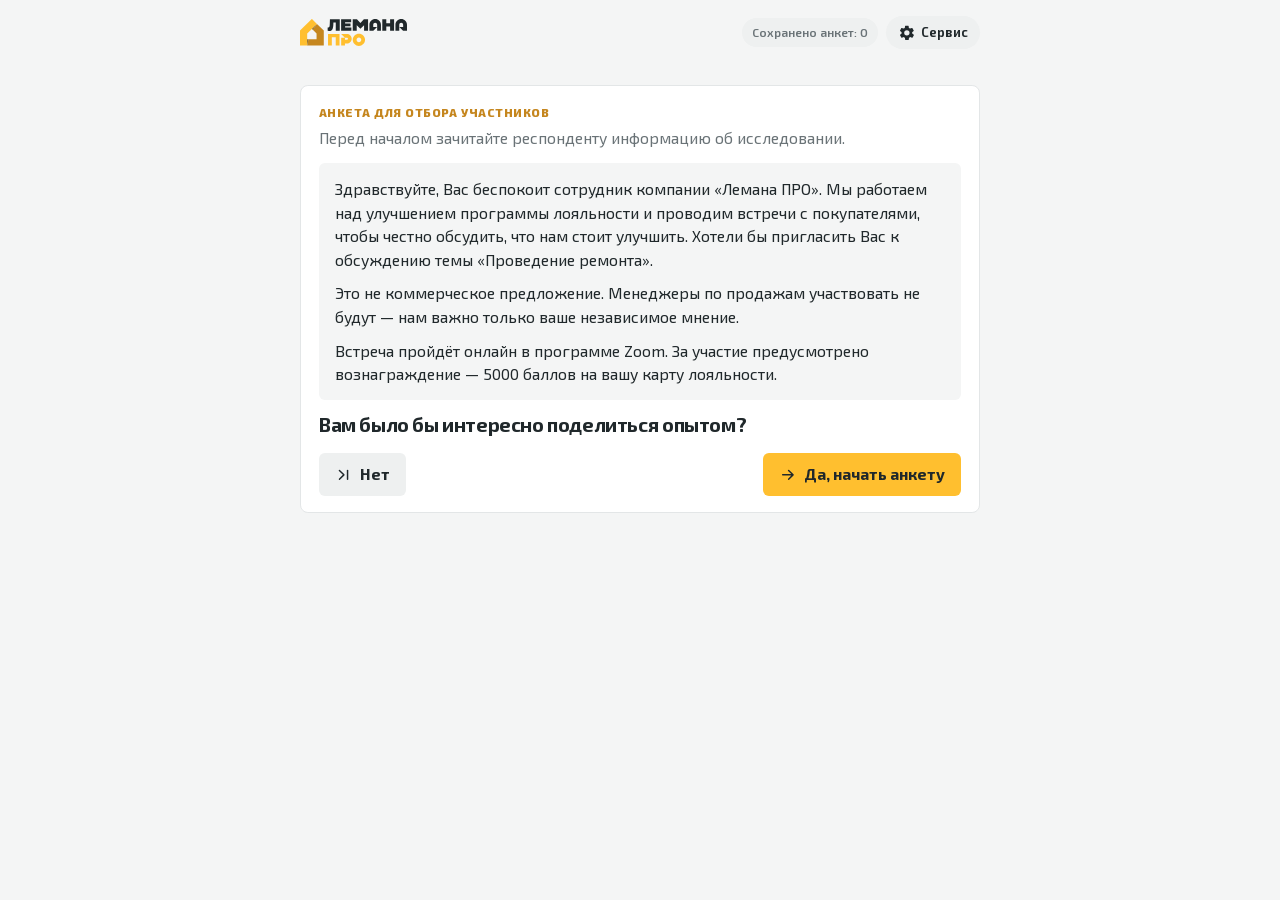
==== anketa.html @ 7da40069 "Добавить локальную базу клиентов по ID без звонков. IndexedDB + Excel, поиск на старте, иконка телеф" ====
<!doctype html>
<html lang="ru">
<head>
  <meta charset="utf-8">
  <meta name="viewport" content="width=device-width, initial-scale=1">
  <meta name="theme-color" media="(prefers-color-scheme: light)" content="#FFBF2F">
  <meta name="theme-color" media="(prefers-color-scheme: dark)" content="#1E2426">
  <meta name="description" content="Офлайн-скринер для отбора участников исследования Лемана ПРО.">
  <meta name="application-name" content="Скринер Лемана ПРО">
  <title>Лемана ПРО · Скринер респондентов</title>
  <link rel="icon" href="favicon.ico?v=2" sizes="any">
  <link rel="icon" href="favicon-32.png?v=2" type="image/png" sizes="32x32">
  <link rel="icon" href="favicon.svg?v=2" type="image/svg+xml">
  <link rel="apple-touch-icon" href="apple-touch-icon.png?v=2" sizes="180x180">
  <style>
    /* Exo 2 — запасной гротеск LumenArt (пока нет Magistral). Локально, офлайн. */
    @font-face {
      font-family: "Exo 2";
      font-style: normal;
      font-weight: 100 900;
      font-display: swap;
      src: url("assets/fonts/Exo2-cyrillic-ext.woff2") format("woff2");
      unicode-range: U+0460-052F, U+1C80-1C8A, U+20B4, U+2DE0-2DFF, U+A640-A69F, U+FE2E-FE2F;
    }
    @font-face {
      font-family: "Exo 2";
      font-style: normal;
      font-weight: 100 900;
      font-display: swap;
      src: url("assets/fonts/Exo2-cyrillic.woff2") format("woff2");
      unicode-range: U+0301, U+0400-045F, U+0490-0491, U+04B0-04B1, U+2116;
    }
    @font-face {
      font-family: "Exo 2";
      font-style: normal;
      font-weight: 100 900;
      font-display: swap;
      src: url("assets/fonts/Exo2-latin-ext.woff2") format("woff2");
      unicode-range: U+0100-02BA, U+02BD-02C5, U+02C7-02CC, U+02CE-02D7, U+02DD-02FF, U+0304, U+0308, U+0329, U+1D00-1DBF, U+1E00-1E9F, U+1EF2-1EFF, U+2020, U+20A0-20AB, U+20AD-20C0, U+2113, U+2C60-2C7F, U+A720-A7FF;
    }
    @font-face {
      font-family: "Exo 2";
      font-style: normal;
      font-weight: 100 900;
      font-display: swap;
      src: url("assets/fonts/Exo2-latin.woff2") format("woff2");
      unicode-range: U+0000-00FF, U+0131, U+0152-0153, U+02BB-02BC, U+02C6, U+02DA, U+02DC, U+0304, U+0308, U+0329, U+2000-206F, U+20AC, U+2122, U+2191, U+2193, U+2212, U+2215, U+FEFF, U+FFFD;
    }

    /* Desktop fluid UI: scales from small laptops (~1280) to 2K+; rem everywhere */
    html {
      font-size: clamp(15.5px, 0.45vw + 10px, 20.5px);
      -webkit-text-size-adjust: 100%;
      text-size-adjust: 100%;
    }

    :root {
      --brand: #FFBF2F;
      --brand-deep: #C5861E;
      --brand-soft: #FFF6E0;
      --on-brand: #20282B;
      --ink: #20282B;
      --muted: #6A7377;
      --line: #E3E6E7;
      --surface: #ffffff;
      --background: #F4F5F5;
      --danger: #B42318;
      --danger-bg: #FFF0EE;
      --warning: #8A5A00;
      --warning-bg: #FFF7D6;
      --chip: #EEF0F0;
      --chip-hover: #E2E5E6;
      --hover: #FAFAFA;
      --input-bg: #ffffff;
      --control-muted: #F7F8F8;
      --script-bg: #F4F5F5;
      --progress-track: #E8EAEA;
      --switch-off: #D5D9DA;
      --option-line: #C5CBCD;
      --option-hover-line: #C9CED0;
      --strong: #20282B;
      --on-strong: #ffffff;
      --focus-ring: rgba(255, 191, 47, .28);
      --edit-veil: rgba(32, 40, 43, .06);
      --gate-pass: #1F7A45;
      --gate-stop: #B42318;
      --gate-quota: #9A6700;

      --radius: 0.5rem;
      --radius-sm: 0.375rem;
      --space: 0.75rem;
      --control-h: 2.75rem;
      /* Width in px/vw so it doesn't double-shrink with rem on small desktops */
      --shell-max: clamp(680px, 48vw, 1040px);
      --shell-gutter: clamp(24px, 5vw, 120px);
      --card-pad: clamp(1.1rem, 1.4vw, 1.5rem);
      --gap: 0.75rem;
      --gap-sm: 0.5rem;
      --gap-lg: 1rem;

      --fs-xs: 0.75rem;
      --fs-sm: 0.8125rem;
      --fs-md: 0.875rem;
      --fs-base: 1rem;
      --fs-lg: 1.0625rem;
      --fs-xl: 1.25rem;
      --fs-2xl: 1.5rem;
      --fs-brand: 1.0625rem;
      --icon: 1.125rem;
      --icon-sm: 1rem;
      --touch: 2.25rem;

      --search-icon: url("data:image/svg+xml,%3Csvg xmlns='http://www.w3.org/2000/svg' width='16' height='16' viewBox='0 0 24 24' fill='none' stroke='%236A7377' stroke-width='2' stroke-linecap='round' stroke-linejoin='round'%3E%3Ccircle cx='11' cy='11' r='7'/%3E%3Cpath d='m20 20-3-3'/%3E%3C/svg%3E");
      color-scheme: light dark;
    }

    @media (prefers-color-scheme: dark) {
      :root {
        --brand: #FFBF2F;
        --brand-deep: #E0A84A;
        --brand-soft: #3A3426;
        --on-brand: #20282B;
        --ink: #E4E8E9;
        --muted: #9AA4A8;
        --line: #3C4548;
        --surface: #2A3134;
        --background: #1E2426;
        --danger: #E5736B;
        --danger-bg: #3A2C2A;
        --warning: #D6B15A;
        --warning-bg: #3A3424;
        --chip: #343C3F;
        --chip-hover: #3E474A;
        --hover: #323A3D;
        --input-bg: #242B2E;
        --control-muted: #343C3F;
        --script-bg: #242B2E;
        --progress-track: #343C3F;
        --switch-off: #4A5356;
        --option-line: #5A6366;
        --option-hover-line: #6A7377;
        --strong: #E4E8E9;
        --on-strong: #1E2426;
        --focus-ring: rgba(255, 191, 47, .22);
        --edit-veil: rgba(255, 255, 255, .06);
        --gate-pass: #6BC48A;
        --gate-stop: #E5736B;
        --gate-quota: #D6B15A;
        --search-icon: url("data:image/svg+xml,%3Csvg xmlns='http://www.w3.org/2000/svg' width='16' height='16' viewBox='0 0 24 24' fill='none' stroke='%239AA4A8' stroke-width='2' stroke-linecap='round' stroke-linejoin='round'%3E%3Ccircle cx='11' cy='11' r='7'/%3E%3Cpath d='m20 20-3-3'/%3E%3C/svg%3E");
      }
    }

    * { box-sizing: border-box; }

    body {
      margin: 0;
      min-height: 100dvh;
      color: var(--ink);
      background: var(--background);
      font-family: "Exo 2", system-ui, sans-serif;
      font-size: var(--fs-base);
      line-height: 1.45;
      -webkit-font-smoothing: antialiased;
    }

    button, input, textarea, select { font: inherit; }

    .shell {
      width: min(var(--shell-max), calc(100% - (var(--shell-gutter) * 2)));
      margin: 0 auto;
      padding: 1rem 0 1.75rem;
    }

    .topbar {
      display: flex;
      align-items: center;
      justify-content: space-between;
      gap: var(--gap);
      margin-bottom: 2rem;
    }

    .shell-stage {
      padding-top: 0.25rem;
    }

    .brand {
      display: flex;
      align-items: center;
      gap: 0.625rem;
      min-width: 0;
      font-weight: 700;
      font-size: var(--fs-brand);
      letter-spacing: -.01em;
    }

    .brand img {
      display: block;
      width: auto;
      height: 1.75rem;
      flex: 0 0 auto;
    }

    .saved-count {
      padding: 0.375rem 0.625rem;
      border: 0;
      border-radius: 999px;
      color: var(--muted);
      background: var(--chip);
      font-size: var(--fs-xs);
      font-weight: 600;
      white-space: nowrap;
    }

    .topbar-side {
      display: flex;
      flex-wrap: wrap;
      align-items: center;
      justify-content: flex-end;
      gap: var(--gap-sm);
    }

    .topbar-tools { display: none; position: relative; }
    .topbar-tools.is-visible { display: block; }

    .service-menu { position: relative; }

    .service-toggle {
      display: inline-flex;
      align-items: center;
      gap: 0.375rem;
      min-height: 2.125rem;
      padding: 0.375rem 0.75rem;
      border: 0;
      border-radius: 999px;
      color: var(--ink);
      background: var(--chip);
      cursor: pointer;
      font-size: var(--fs-sm);
      font-weight: 650;
    }

    .service-toggle svg,
    .service-item svg,
    .button .btn-ico {
      width: var(--icon);
      height: var(--icon);
      flex: 0 0 var(--icon);
    }

    .service-item svg { opacity: .9; }

    .service-toggle:hover,
    .service-menu.is-open .service-toggle {
      background: var(--brand-soft);
    }

    .service-dropdown {
      display: none;
      position: absolute;
      top: calc(100% + 0.375rem);
      right: 0;
      z-index: 20;
      min-width: 15.5rem;
      padding: 0.25rem;
      border: 1px solid var(--line);
      border-radius: var(--radius);
      background: var(--surface);
      box-shadow: 0 0.5rem 1.5rem rgba(32, 40, 43, .10);
    }

    .service-menu.is-open .service-dropdown { display: grid; gap: 0.125rem; }

    .service-item {
      display: flex;
      align-items: center;
      gap: 0.625rem;
      width: 100%;
      padding: 0.625rem;
      border: 0;
      border-radius: var(--radius-sm);
      color: var(--ink);
      background: transparent;
      cursor: pointer;
      text-align: left;
      font-size: var(--fs-sm);
      font-weight: 600;
      line-height: 1.2;
    }

    .service-item .btn-ico,
    .service-toggle .btn-ico {
      width: var(--icon);
      height: var(--icon);
      flex: 0 0 var(--icon);
      display: block;
    }

    .service-item:hover { background: var(--brand-soft); }
    .service-item.danger { color: var(--danger); }
    .service-item.danger:hover { background: var(--danger-bg); }

    .service-base-block {
      border-bottom: 1px solid var(--line);
      margin-bottom: 0.125rem;
      padding-bottom: 0.25rem;
    }

    .service-base-btn-wrap {
      position: relative;
    }

    .service-base-btn {
      position: relative;
      z-index: 1;
      width: 100%;
    }

    .service-base-btn.is-ready {
      padding-right: 2.35rem;
    }

    .service-base-badge {
      flex: 0 0 var(--icon);
      width: var(--icon);
      height: var(--icon);
      display: inline-flex;
      align-items: center;
      justify-content: center;
    }

    .service-base-badge::after {
      content: "";
      width: 0.5rem;
      height: 0.5rem;
      border-radius: 50%;
      background: var(--gate-pass);
      box-shadow: 0 0 0 0.2rem color-mix(in srgb, var(--gate-pass) 22%, transparent);
    }

    .service-base-btn .service-base-label {
      min-width: 0;
    }

    .service-base-clear {
      position: absolute;
      top: 50%;
      right: 0.35rem;
      z-index: 2;
      display: inline-flex;
      align-items: center;
      justify-content: center;
      width: 1.75rem;
      height: 1.75rem;
      padding: 0;
      border: 0;
      border-radius: var(--radius-sm);
      transform: translateY(-50%);
      color: var(--danger);
      background: transparent;
      cursor: pointer;
    }

    .service-base-clear[hidden] {
      display: none !important;
    }

    .service-base-clear:hover {
      background: var(--danger-bg);
    }

    .service-base-clear .btn-ico {
      width: var(--icon);
      height: var(--icon);
      display: block;
    }

    .service-base-progress {
      position: absolute;
      left: 0.625rem;
      right: 0.625rem;
      bottom: 0.2rem;
      height: 0.125rem;
      overflow: hidden;
      border-radius: 999px;
      background: color-mix(in srgb, var(--line) 80%, transparent);
      pointer-events: none;
    }

    .service-base-progress-bar {
      height: 100%;
      width: 0%;
      border-radius: inherit;
      background: var(--brand-deep);
      transition: width 0.18s linear;
    }

    .service-base-btn-wrap.is-loading .service-base-progress {
      display: block;
    }

    .service-base-progress[hidden] {
      display: none !important;
    }

    .service-switch {
      display: flex;
      align-items: center;
      justify-content: space-between;
      gap: var(--gap);
      width: 100%;
      padding: 0.625rem;
      border: 0;
      border-radius: var(--radius-sm);
      color: var(--ink);
      background: transparent;
      cursor: pointer;
      text-align: left;
      font-size: var(--fs-sm);
      font-weight: 600;
    }

    .service-switch:hover { background: var(--brand-soft); }

    .switch-track {
      position: relative;
      width: 2.25rem;
      height: 1.375rem;
      flex: 0 0 auto;
      border-radius: 999px;
      background: var(--switch-off);
      transition: background .15s ease;
    }

    .switch-track::after {
      content: "";
      position: absolute;
      top: 0.125rem;
      left: 0.125rem;
      width: 1.125rem;
      height: 1.125rem;
      border-radius: 50%;
      background: var(--surface);
      box-shadow: 0 1px 2px rgba(0, 0, 0, .2);
      transition: transform .15s ease;
    }

    .service-switch.is-on .switch-track {
      background: var(--brand-deep);
    }

    .service-switch.is-on .switch-track::after {
      transform: translateX(0.875rem);
    }

    .progress-wrap { display: none; margin-bottom: 0.625rem; }

    .progress-meta {
      display: flex;
      justify-content: space-between;
      margin-bottom: 0.3rem;
      color: var(--muted);
      font-size: var(--fs-xs);
      font-weight: 600;
    }

    .progress {
      height: 0.25rem;
      overflow: hidden;
      border-radius: 99px;
      background: var(--progress-track);
    }

    .progress > div {
      width: 0;
      height: 100%;
      border-radius: inherit;
      background: var(--brand);
      transition: width .2s ease;
    }

    .card {
      padding: var(--card-pad);
      padding-bottom: calc(var(--card-pad) - 0.125rem);
      border: 1px solid var(--line);
      border-radius: var(--radius);
      background: var(--surface);
    }

    h1, h2 {
      margin: 0 0 0.625rem;
      line-height: 1.2;
      letter-spacing: -.02em;
      text-wrap: balance;
    }
    h1 { font-size: var(--fs-2xl); }
    h2 { font-size: var(--fs-xl); margin-bottom: 0.875rem; }
    h2.compact-title { font-size: 1.125rem; line-height: 1.35; }
    p { margin: 0 0 0.625rem; }

    .eyebrow {
      margin-bottom: 0.375rem;
      color: var(--brand-deep);
      font-weight: 800;
      letter-spacing: .04em;
      text-transform: uppercase;
      font-size: var(--fs-xs);
    }

    .lead { color: var(--muted); font-size: var(--fs-base); }

    .script {
      margin: 0.875rem 0;
      padding: 0.875rem 1rem;
      border-radius: var(--radius-sm);
      background: var(--script-bg);
      color: var(--ink);
      font-size: var(--fs-base);
      line-height: 1.5;
    }

    .script p { margin: 0 0 0.625rem; }
    .script p:last-child { margin-bottom: 0; }

    .script-panel {
      position: relative;
      margin: 0.875rem 0;
    }

    .script-panel .script {
      margin: 0;
      padding-inline-end: 3rem;
    }

    .script-edit-btn {
      position: absolute;
      top: 0.5rem;
      right: 0.5rem;
      z-index: 1;
      display: grid;
      place-items: center;
      width: var(--touch);
      height: var(--touch);
      padding: 0;
      border: 0;
      border-radius: var(--radius-sm);
      color: var(--muted);
      background: transparent;
      cursor: pointer;
      transition: background .15s, color .15s, transform .1s;
    }

    .script-edit-btn:hover {
      color: var(--ink);
      background: var(--edit-veil);
    }

    .script-edit-btn:active { transform: scale(0.96); }

    .script-panel.is-editing .script-edit-btn {
      color: var(--ink);
      background: var(--brand);
    }

    .script-panel.is-editing .script-edit-btn:hover {
      background: #F0B122;
    }

    .script-edit-btn .btn-ico {
      width: var(--icon-sm);
      height: var(--icon-sm);
    }

    .script-editor {
      display: none;
      width: 100%;
      min-height: 10.5rem;
      max-height: min(52dvh, 22.5rem);
      padding: 0.875rem 3rem 0.875rem 1rem;
      border: 0;
      border-radius: var(--radius-sm);
      outline: none;
      color: var(--ink);
      background: var(--script-bg);
      resize: none;
      overflow: auto;
      font: inherit;
      font-size: var(--fs-base);
      line-height: 1.5;
      box-shadow: inset 0 0 0 2px rgba(255, 191, 47, .55);
    }

    .script-panel.is-editing .script-view { display: none; }
    .script-panel.is-editing .script-editor { display: block; }

    .btn-ico {
      width: var(--icon);
      height: var(--icon);
      flex: 0 0 auto;
      display: block;
    }

    .instruction {
      margin: -0.25rem 0 0.75rem;
      padding: 0.5rem 0.625rem;
      border-radius: var(--radius-sm);
      color: var(--warning);
      background: var(--warning-bg);
      font-size: var(--fs-sm);
      font-weight: 600;
    }

    .field-label {
      display: block;
      margin-bottom: 0.375rem;
      font-weight: 700;
      font-size: var(--fs-sm);
    }

    .client-base {
      margin: 0 0 1.125rem;
      padding: var(--gap);
      border: 1px solid var(--line);
      border-radius: var(--radius);
      background: var(--control-muted);
    }

    .client-lookup-field {
      position: relative;
    }

    .client-lookup-field input {
      padding-right: 4.75rem;
    }

    .client-lookup-actions {
      position: absolute;
      top: 50%;
      right: 0.25rem;
      z-index: 1;
      display: flex;
      align-items: center;
      gap: 0.125rem;
      transform: translateY(-50%);
    }

    .client-lookup-search,
    .client-lookup-clear {
      display: inline-flex;
      align-items: center;
      justify-content: center;
      width: calc(var(--control-h) - 0.5rem);
      height: calc(var(--control-h) - 0.5rem);
      padding: 0;
      border: 0;
      border-radius: var(--radius-sm);
      color: var(--ink);
      background: transparent;
      cursor: pointer;
    }

    .client-lookup-clear {
      color: var(--muted);
    }

    .client-lookup-clear[hidden] {
      display: none !important;
    }

    .client-lookup-search:hover,
    .client-lookup-clear:hover {
      background: var(--chip);
      color: var(--ink);
    }

    .client-lookup-search:focus-visible,
    .client-lookup-clear:focus-visible {
      outline: none;
      box-shadow: 0 0 0 0.2rem var(--focus-ring);
    }

    .client-lookup-search .btn-ico,
    .client-lookup-clear .btn-ico {
      width: var(--icon);
      height: var(--icon);
      margin: 0;
    }

    .client-preview {
      margin-top: 0.625rem;
      padding: 0.625rem 0.75rem;
      border-radius: var(--radius-sm);
      background: var(--surface);
      border: 1px solid var(--line);
      font-size: var(--fs-md);
      line-height: 1.45;
    }

    .client-preview.is-error {
      border-color: #f0c4bf;
      background: var(--danger-bg);
      color: var(--danger);
      font-weight: 600;
    }

    .client-preview dl {
      margin: 0;
      display: grid;
      grid-template-columns: auto 1fr;
      gap: 0.25rem 0.75rem;
    }

    .client-preview dt {
      color: var(--muted);
      font-weight: 600;
      font-size: var(--fs-xs);
    }

    .client-preview dd {
      margin: 0;
      font-weight: 700;
      color: var(--ink);
    }

    .client-preview .local-time {
      font-variant-numeric: tabular-nums;
      letter-spacing: 0.02em;
    }

    .client-preview-phone {
      display: inline-flex;
      align-items: center;
      gap: 0.35rem;
      min-width: 0;
    }

    .client-preview-phone-num {
      min-width: 0;
    }

    .client-call-btn {
      display: inline-flex;
      align-items: center;
      justify-content: center;
      width: 1.75rem;
      height: 1.75rem;
      margin: -0.2rem 0;
      color: var(--muted);
      flex: 0 0 auto;
      pointer-events: none;
    }

    .client-call-btn .btn-ico {
      width: 1.125rem;
      height: 1.125rem;
    }

    input[type="text"],
    input[type="tel"],
    input[type="number"],
    select,
    textarea {
      width: 100%;
      min-height: var(--control-h);
      padding: 0.625rem 0.75rem;
      border: 1px solid var(--line);
      border-radius: var(--radius-sm);
      outline: none;
      color: var(--ink);
      background: var(--input-bg);
      transition: border-color .15s, box-shadow .15s;
    }

    input:focus:not([type="radio"]):not([type="checkbox"]),
    select:focus,
    textarea:focus {
      border-color: var(--brand-deep);
      box-shadow: 0 0 0 0.2rem var(--focus-ring);
    }

    .option input[type="radio"],
    .option input[type="checkbox"] {
      appearance: none;
      -webkit-appearance: none;
      width: var(--icon);
      height: var(--icon);
      margin: 0.05rem 0 0;
      padding: 0;
      border: 1.5px solid var(--option-line);
      background: var(--input-bg);
      box-shadow: none;
      flex: 0 0 auto;
    }

    .option input[type="radio"] { border-radius: 50%; }

    .option input[type="checkbox"] { border-radius: 0.25rem; }

    .option input[type="radio"]:checked {
      border-color: var(--brand-deep);
      background:
        radial-gradient(circle at center, var(--brand-deep) 0 0.3rem, var(--input-bg) 0.34rem);
    }

    .option input[type="checkbox"]:checked {
      border-color: var(--brand-deep);
      background-color: var(--brand);
      background-image: url("data:image/svg+xml,%3Csvg xmlns='http://www.w3.org/2000/svg' viewBox='0 0 16 16'%3E%3Cpath fill='none' stroke='%2320282B' stroke-width='2.2' stroke-linecap='round' stroke-linejoin='round' d='M3.5 8.5 6.5 11.5 12.5 4.5'/%3E%3C/svg%3E");
      background-position: center;
      background-repeat: no-repeat;
      background-size: 0.75rem 0.75rem;
    }

    .option input[type="radio"]:focus-visible,
    .option input[type="checkbox"]:focus-visible {
      outline: none;
      box-shadow: 0 0 0 0.2rem rgba(255, 191, 47, .35);
    }

    textarea { min-height: 6.875rem; resize: vertical; }

    .phone-row {
      display: flex;
      align-items: center;
      gap: var(--gap-sm);
    }

    .phone-prefix {
      display: grid;
      place-items: center;
      min-height: var(--control-h);
      padding: 0 0.75rem;
      border: 1px solid var(--line);
      border-radius: var(--radius-sm);
      background: var(--control-muted);
      font-weight: 700;
    }

    .options { display: grid; gap: var(--gap-sm); }

    .option {
      display: flex;
      align-items: flex-start;
      gap: 0.625rem;
      padding: 0.625rem 0.75rem;
      border: 1px solid var(--line);
      border-radius: var(--radius-sm);
      cursor: pointer;
      transition: border-color .15s, background .15s;
    }

    .option:hover { border-color: var(--option-hover-line); background: var(--hover); }

    .option:has(input:checked) {
      border-color: var(--brand-deep);
      background: var(--brand-soft);
    }

    .option-body {
      display: flex;
      flex: 1;
      align-items: center;
      justify-content: space-between;
      gap: 0.625rem;
      min-width: 0;
      line-height: 1.35;
    }

    .option-label { color: var(--ink); font-weight: 600; }

    .option-meta {
      display: inline-flex;
      align-items: center;
      gap: 0.3rem;
      color: var(--muted);
      font-size: var(--fs-xs);
      font-weight: 500;
      font-variant-numeric: tabular-nums;
      line-height: 1.3;
      cursor: help;
    }

    .option-meta svg {
      width: 0.875rem;
      height: 0.875rem;
      flex: 0 0 auto;
    }

    .option-meta.is-pass { color: var(--gate-pass); }
    .option-meta.is-stop { color: var(--gate-stop); }
    .option-meta.is-quota { color: var(--gate-quota); }

    .search-select {
      position: relative;
    }

    .search-select-input {
      width: 100%;
      min-height: var(--control-h);
      padding: 0.625rem 2.5rem 0.625rem 0.75rem;
      border: 1px solid var(--line);
      border-radius: var(--radius-sm);
      outline: none;
      color: var(--ink);
      background-color: var(--input-bg);
      background-image: var(--search-icon);
      background-repeat: no-repeat;
      background-position: right 0.75rem center;
      background-size: 1rem;
    }

    .search-select.has-value .search-select-input {
      background-image: none;
    }

    .search-select-input:focus {
      border-color: var(--brand-deep);
      box-shadow: 0 0 0 0.2rem var(--focus-ring);
    }

    .search-select-clear {
      position: absolute;
      top: 50%;
      right: 0.375rem;
      z-index: 2;
      display: none;
      place-items: center;
      width: 2rem;
      height: 2rem;
      padding: 0;
      border: 0;
      border-radius: var(--radius-sm);
      color: var(--muted);
      background: transparent;
      cursor: pointer;
      transform: translateY(-50%);
      transition: background .15s, color .15s, transform .1s;
    }

    .search-select.has-value .search-select-clear {
      display: grid;
    }

    .search-select-clear:hover {
      color: var(--ink);
      background: var(--edit-veil);
    }

    .search-select-clear:active { transform: translateY(-50%) scale(0.96); }

    .search-select-clear .btn-ico {
      width: var(--icon-sm);
      height: var(--icon-sm);
    }

    .search-select-list {
      position: absolute;
      top: calc(100% + 0.25rem);
      left: 0;
      right: 0;
      z-index: 15;
      max-height: 13.75rem;
      overflow: auto;
      padding: 0.25rem;
      border: 1px solid var(--line);
      border-radius: var(--radius-sm);
      background: var(--surface);
      box-shadow: 0 0.5rem 1.25rem rgba(0, 0, 0, .18);
    }

    .search-select-option {
      display: flex;
      align-items: center;
      justify-content: space-between;
      gap: 0.625rem;
      width: 100%;
      padding: 0.625rem 0.75rem;
      border: 0;
      border-radius: 0.25rem;
      color: var(--ink);
      background: transparent;
      cursor: pointer;
      text-align: left;
      font-size: var(--fs-md);
      font-weight: 600;
    }

    .search-select-option .option-meta { flex: 0 0 auto; white-space: nowrap; }

    .search-select-option:hover,
    .search-select-option.is-active {
      background: var(--brand-soft);
    }

    .search-select-option.is-selected {
      color: var(--on-brand);
      background: var(--brand);
    }

    .search-select-empty {
      padding: 0.625rem 0.75rem;
      color: var(--muted);
      font-size: var(--fs-sm);
    }

    .quota {
      display: block;
      margin-top: 0.2rem;
      color: var(--warning);
      font-size: var(--fs-xs);
      font-weight: 700;
    }

    .error {
      min-height: 1.125rem;
      margin-top: 0.5rem;
      color: var(--danger);
      font-size: var(--fs-sm);
      font-weight: 650;
    }

    .actions {
      display: flex;
      justify-content: space-between;
      gap: 0.625rem;
      margin-top: 1rem;
    }

    .button {
      display: inline-flex;
      align-items: center;
      justify-content: center;
      gap: var(--gap-sm);
      min-height: var(--control-h);
      padding: 0.625rem 1rem;
      border: 0;
      border-radius: var(--radius-sm);
      cursor: pointer;
      font-weight: 700;
      font-size: var(--fs-base);
      transition: background .15s, opacity .15s, transform .1s;
    }

    .button:active { transform: scale(0.98); }
    .primary { color: var(--on-brand); background: var(--brand); }
    .primary:hover { background: #F0B122; }
    .secondary { color: var(--ink); background: var(--chip); }
    .secondary:hover { background: var(--chip-hover); }
    .export { color: var(--on-strong); background: var(--strong); }
    .export:hover { filter: brightness(1.08); }
    .danger-btn { color: #fff; background: var(--danger); }
    .danger-btn:hover { filter: brightness(1.08); }
    .button:disabled { cursor: not-allowed; opacity: .45; transform: none; }

    .result-reason {
      padding: 0.625rem 0.75rem;
      border-radius: var(--radius-sm);
      background: var(--control-muted);
      border: 1px solid var(--line);
    }
    .result-actions { display: flex; flex-wrap: wrap; gap: 0.625rem; margin-top: 1rem; }

    /* Wide desktops: slightly wider reading column */
    @media (min-width: 90rem) {
      :root {
        --shell-max: clamp(780px, 42vw, 1120px);
        --shell-gutter: clamp(40px, 8vw, 160px);
      }
    }

    @media (min-width: 120rem) {
      :root {
        --shell-max: clamp(860px, 38vw, 1200px);
      }
    }
  </style>
</head>
<body>
  <main class="shell">
    <div class="topbar">
      <div class="brand">
        <img src="lemana-logo.svg?v=2" alt="Лемана ПРО" width="120" height="31">
      </div>
      <div class="topbar-side">
        <div class="saved-count" id="savedCount" title="Данные хранятся только в браузере на этом компьютере">Сохранено анкет: 0</div>
        <div class="topbar-tools" id="topbarTools">
          <div class="service-menu" id="serviceMenu">
            <button type="button" class="service-toggle" id="serviceToggle" aria-expanded="false" aria-haspopup="true">Сервис</button>
            <div class="service-dropdown" role="menu" id="serviceDropdown">
              <button type="button" class="service-item" id="exportFromStart" role="menuitem">Выгрузить в Excel</button>
              <button type="button" class="service-item" id="importFromStart" role="menuitem">Загрузить Excel</button>
              <div class="service-base-block">
                <div class="service-base-btn-wrap" id="clientBaseBtnWrap">
                  <button type="button" class="service-item service-base-btn" id="loadClientBaseBtn" role="menuitem">Подключить базу</button>
                  <button type="button" class="service-base-clear" id="clearClientBaseBtn" title="Очистить базу клиентов" aria-label="Очистить базу клиентов" hidden></button>
                  <div class="service-base-progress" id="clientBaseProgress" hidden>
                    <div class="service-base-progress-bar" id="clientBaseProgressBar"></div>
                  </div>
                </div>
              </div>
              <button type="button" class="service-switch" id="copyModeToggle" role="menuitemcheckbox" aria-checked="false">
                <span>Упрощённые текстовки</span>
                <span class="switch-track" aria-hidden="true"></span>
              </button>
              <button type="button" class="service-item danger" id="resetShiftStart" role="menuitem">Очистить данные анкет</button>
            </div>
          </div>
          <input type="file" id="importFileInput" accept=".xlsx,application/vnd.openxmlformats-officedocument.spreadsheetml.sheet" hidden>
          <input type="file" id="clientBaseFileInput" accept=".xlsx,application/vnd.openxmlformats-officedocument.spreadsheetml.sheet" hidden>
        </div>
      </div>
    </div>

    <div class="shell-stage">
    <div class="progress-wrap" id="progressWrap">
      <div class="progress-meta"><span id="stepText"></span><span id="progressPercent"></span></div>
      <div class="progress"><div id="progressBar"></div></div>
    </div>

    <section class="card" id="app"></section>
    </div>
  </main>

  <script src="vendor/xlsx.full.min.js"></script>
  <script>
    "use strict";

    const ICONS = {
      settings: '<svg class="btn-ico" viewBox="0 0 24 24" fill="currentColor" aria-hidden="true"><path d="M19.14 12.94c.04-.31.06-.63.06-.94 0-.31-.02-.63-.06-.94l2.03-1.58a.49.49 0 0 0 .12-.64l-1.92-3.32a.49.49 0 0 0-.61-.22l-2.39.96c-.5-.38-1.05-.7-1.65-.94l-.36-2.54a.48.48 0 0 0-.48-.41h-3.84a.48.48 0 0 0-.48.41l-.36 2.54c-.6.24-1.14.56-1.65.94l-2.39-.96a.49.49 0 0 0-.61.22L2.77 8.84a.49.49 0 0 0 .12.64l2.03 1.58c-.04.31-.06.63-.06.94s.02.63.06.94L2.89 14.5a.49.49 0 0 0-.12.64l1.92 3.32c.13.24.4.34.64.24l2.39-.96c.5.38 1.05.7 1.65.94l.36 2.54c.05.24.25.41.48.41h3.84c.23 0 .43-.17.48-.41l.36-2.54c.6-.24 1.14-.56 1.65-.94l2.39.96c.24.1.51 0 .64-.24l1.92-3.32a.49.49 0 0 0-.12-.64l-2.03-1.58ZM12 15.6A3.6 3.6 0 1 1 12 8.4a3.6 3.6 0 0 1 0 7.2Z"/></svg>',
      download: '<svg class="btn-ico" viewBox="0 0 24 24" fill="none" stroke="currentColor" stroke-width="1.5" stroke-linecap="round" stroke-linejoin="round" aria-hidden="true"><path d="M3 15H7.382C7.761 15 8.107 15.214 8.276 15.553L8.723 16.447C8.893 16.786 9.239 17 9.618 17H14.382C14.761 17 15.107 16.786 15.276 16.447L15.723 15.553C15.893 15.214 16.239 15 16.618 15H21"/><path d="M17 3H19C20.105 3 21 3.895 21 5V19C21 20.105 20.105 21 19 21H5C3.895 21 3 20.105 3 19V5C3 3.895 3.895 3 5 3H7"/><path d="M12.01 3V12"/><path d="M8.409 8.409L12 12l3.591-3.591"/></svg>',
      upload: '<svg class="btn-ico" viewBox="0 0 24 24" fill="none" stroke="currentColor" stroke-width="1.5" stroke-linecap="round" stroke-linejoin="round" aria-hidden="true"><path d="M3 15H7.382C7.761 15 8.107 15.214 8.276 15.553L8.723 16.447C8.893 16.786 9.239 17 9.618 17H14.382C14.761 17 15.107 16.786 15.276 16.447L15.723 15.553C15.893 15.214 16.239 15 16.618 15H21"/><path d="M17 3H19C20.105 3 21 3.895 21 5V19C21 20.105 20.105 21 19 21H5C3.895 21 3 20.105 3 19V5C3 3.895 3.895 3 5 3H7"/><path d="M12.01 12V3"/><path d="M8.409 6.591L12 3l3.591 3.591"/></svg>',
      trash: '<svg class="btn-ico" viewBox="0 0 24 24" fill="currentColor" aria-hidden="true"><path d="M9 4a1 1 0 0 1 1-1h4a1 1 0 0 1 1 1v1h4a1 1 0 1 1 0 2h-1v11a2 2 0 0 1-2 2H7a2 2 0 0 1-2-2V7H4a1 1 0 0 1 0-2h4V4Zm2 1v1h2V5h-2Zm-2 4a1 1 0 0 1 1 1v7a1 1 0 1 1-2 0v-7a1 1 0 0 1 1-1Zm5 0a1 1 0 0 1 1 1v7a1 1 0 1 1-2 0v-7a1 1 0 0 1 1-1Z"/></svg>',
      close: '<svg class="btn-ico" viewBox="0 0 24 24" fill="currentColor" aria-hidden="true"><path d="M6.3 6.3a1 1 0 0 1 1.4 0L12 10.6l4.3-4.3a1 1 0 1 1 1.4 1.4L13.4 12l4.3 4.3a1 1 0 0 1-1.4 1.4L12 13.4l-4.3 4.3a1 1 0 0 1-1.4-1.4L10.6 12 6.3 7.7a1 1 0 0 1 0-1.4Z"/></svg>',
      skip: '<svg class="btn-ico" viewBox="0 0 24 24" fill="currentColor" aria-hidden="true"><path d="M5.3 5.3a1 1 0 0 1 1.4 0l6 6a1 1 0 0 1 0 1.4l-6 6a1 1 0 0 1-1.4-1.4L10.6 12 5.3 6.7a1 1 0 0 1 0-1.4Z"/><path d="M17 5a1 1 0 0 1 1 1v12a1 1 0 1 1-2 0V6a1 1 0 0 1 1-1Z"/></svg>',
      check: '<svg class="btn-ico" viewBox="0 0 24 24" fill="currentColor" aria-hidden="true"><path d="M9.7 15.3 18.1 6.9a1 1 0 1 1 1.4 1.4l-9.1 9.1a1 1 0 0 1-1.4 0L4.5 13a1 1 0 1 1 1.4-1.4l3.8 3.7Z"/></svg>',
      arrowBack: '<svg class="btn-ico" viewBox="0 0 24 24" fill="currentColor" aria-hidden="true"><path d="M11.7 5.3a1 1 0 0 1 0 1.4L7.4 11H19a1 1 0 1 1 0 2H7.4l4.3 4.3a1 1 0 0 1-1.4 1.4l-6-6a1 1 0 0 1 0-1.4l6-6a1 1 0 0 1 1.4 0Z"/></svg>',
      arrowRight: '<svg class="btn-ico" viewBox="0 0 24 24" fill="currentColor" aria-hidden="true"><path d="M12.3 5.3a1 1 0 0 1 1.4 0l6 6a1 1 0 0 1 0 1.4l-6 6a1 1 0 0 1-1.4-1.4l4.3-4.3H5a1 1 0 1 1 0-2h11.6l-4.3-4.3a1 1 0 0 1 0-1.4Z"/></svg>',
      home: '<svg class="btn-ico" viewBox="0 0 24 24" fill="currentColor" aria-hidden="true"><path fill-rule="evenodd" clip-rule="evenodd" d="M3.734 9.764 12.002 3 20.267 9.764C20.731 10.143 21 10.712 21 11.311V19C21 20.105 20.105 21 19 21H5C3.895 21 3 20.105 3 19V11.312C3 10.712 3.269 10.143 3.734 9.764Z"/></svg>',
      pencil: '<svg class="btn-ico" viewBox="0 0 24 24" fill="currentColor" aria-hidden="true"><path d="M15.6 4.4a2 2 0 0 1 2.8 0l1.2 1.2a2 2 0 0 1 0 2.8L9.1 19a1 1 0 0 1-.5.3l-4 1a1 1 0 0 1-1.2-1.2l1-4a1 1 0 0 1 .3-.5l10.5-10.5Zm1.4 1.4L7.5 15.3l-.4 1.6 1.6-.4 9.5-9.5-1.2-1.2Z"/></svg>',
      database: '<svg class="btn-ico" viewBox="0 0 24 24" fill="none" stroke="currentColor" stroke-width="1.5" stroke-linecap="round" stroke-linejoin="round" aria-hidden="true"><path d="M4 7.5V18a2 2 0 0 0 2 2h12a2 2 0 0 0 2-2V9.5a2 2 0 0 0-2-2h-5.6L11.2 6A1.4 1.4 0 0 0 10.1 5.5H6A2 2 0 0 0 4 7.5Z"/></svg>',
      search: '<svg class="btn-ico" viewBox="0 0 24 24" fill="none" stroke="currentColor" stroke-width="1.5" stroke-linecap="round" stroke-linejoin="round" aria-hidden="true"><circle cx="11" cy="11" r="6.5"/><path d="m16.5 16.5 4 4"/></svg>',
      phone: '<svg class="btn-ico" viewBox="0 0 24 24" fill="none" stroke="currentColor" stroke-width="1.5" stroke-linecap="round" stroke-linejoin="round" aria-hidden="true"><path d="M8.4 3.75h2.05l1.05 3.15-1.55 1.55a11.5 11.5 0 0 0 5.05 5.05l1.55-1.55 3.15 1.05v2.05c0 .85-.55 2-2.05 2.55-3.95 1.4-10.7-1.2-13.55-7.85C2.95 6.85 4.3 4.2 5.85 3.75c.55-.2 1.7-.2 2.55 0Z"/></svg>',
    };

    function icon(name) {
      return ICONS[name] || '';
    }

    function withIcon(name, labelHtml) {
      return icon(name) + '<span>' + labelHtml + '</span>';
    }

    document.getElementById("serviceToggle").innerHTML = withIcon("settings", "Сервис");
    document.getElementById("exportFromStart").innerHTML = withIcon("download", "Выгрузить в Excel");
    document.getElementById("importFromStart").innerHTML = withIcon("upload", "Загрузить Excel");
    document.getElementById("loadClientBaseBtn").innerHTML = withIcon("database", "Подключить базу");
    document.getElementById("clearClientBaseBtn").innerHTML = icon("trash");
    document.getElementById("resetShiftStart").innerHTML = withIcon("trash", "Очистка данных анкет");

    localStorage.removeItem("lemana_screener_surveys_v1");
    localStorage.removeItem("lemana_screener_theme");
    const STORAGE_KEY = "lemana_screener_surveys_v2";
    const COPY_MODE_KEY = "lemana_screener_copy_mode";
    const SCRIPT_SIMPLE_KEY = "lemana_screener_script_simple";
    const CLIENT_DB_NAME = "lemana_screener_clients_v1";
    const CLIENT_DB_VERSION = 1;
    const app = document.getElementById("app");
    const progressWrap = document.getElementById("progressWrap");
    const progressBar = document.getElementById("progressBar");
    const stepText = document.getElementById("stepText");
    const progressPercent = document.getElementById("progressPercent");
    const savedCount = document.getElementById("savedCount");
    const topbarTools = document.getElementById("topbarTools");
    const serviceMenu = document.getElementById("serviceMenu");
    const serviceToggle = document.getElementById("serviceToggle");
    const copyModeToggle = document.getElementById("copyModeToggle");
    const clientBaseFileInput = document.getElementById("clientBaseFileInput");

    const CITY_TZ = {
      "Алматы": "Asia/Almaty",
      "Архангельск": "Europe/Moscow",
      "Барнаул": "Asia/Barnaul",
      "Белгород": "Europe/Moscow",
      "Владивосток": "Asia/Vladivostok",
      "Владикавказ": "Europe/Moscow",
      "Владимир": "Europe/Moscow",
      "Волгоград": "Europe/Volgograd",
      "Воронеж": "Europe/Moscow",
      "Екатеринбург": "Asia/Yekaterinburg",
      "Иваново": "Europe/Moscow",
      "Ижевск": "Europe/Samara",
      "Иркутск": "Asia/Irkutsk",
      "Казань": "Europe/Moscow",
      "Калининград": "Europe/Kaliningrad",
      "Калуга": "Europe/Moscow",
      "Кемерово": "Asia/Novokuznetsk",
      "Киров": "Europe/Kirov",
      "Кострома": "Europe/Moscow",
      "Краснодар": "Europe/Moscow",
      "Красноярск": "Asia/Krasnoyarsk",
      "Курск": "Europe/Moscow",
      "Липецк": "Europe/Moscow",
      "Магнитогорск": "Asia/Yekaterinburg",
      "Москва": "Europe/Moscow",
      "Набережные Челны": "Europe/Moscow",
      "Нижний Новгород": "Europe/Moscow",
      "Новокузнецк": "Asia/Novokuznetsk",
      "Новороссийск": "Europe/Moscow",
      "Новосибирск": "Asia/Novosibirsk",
      "Омск": "Asia/Omsk",
      "Орел": "Europe/Moscow",
      "Орёл": "Europe/Moscow",
      "Оренбург": "Asia/Yekaterinburg",
      "Пенза": "Europe/Moscow",
      "Пермь": "Asia/Yekaterinburg",
      "Петрозаводск": "Europe/Moscow",
      "Псков": "Europe/Moscow",
      "Ростов-на-Дону": "Europe/Moscow",
      "Рязань": "Europe/Moscow",
      "Самара": "Europe/Samara",
      "Санкт-Петербург": "Europe/Moscow",
      "Саранск": "Europe/Moscow",
      "Саратов": "Europe/Saratov",
      "Смоленск": "Europe/Moscow",
      "Ставрополь": "Europe/Moscow",
      "Сургут": "Asia/Yekaterinburg",
      "Тверь": "Europe/Moscow",
      "Тольятти": "Europe/Samara",
      "Тула": "Europe/Moscow",
      "Тюмень": "Asia/Yekaterinburg",
      "Ульяновск": "Europe/Ulyanovsk",
      "Уфа": "Asia/Yekaterinburg",
      "Хабаровск": "Asia/Vladivostok",
      "Челябинск": "Asia/Yekaterinburg",
      "Череповец": "Europe/Moscow",
      "Ярославль": "Europe/Moscow"
    };

    const CITY_TZ_LOOKUP = Object.fromEntries(
      Object.entries(CITY_TZ).map(([city, tz]) => [city.toLowerCase(), tz])
    );

    function openClientDb() {
      return new Promise((resolve, reject) => {
        const request = indexedDB.open(CLIENT_DB_NAME, CLIENT_DB_VERSION);
        request.onerror = () => reject(request.error || new Error("Не удалось открыть IndexedDB."));
        request.onupgradeneeded = () => {
          const db = request.result;
          if (!db.objectStoreNames.contains("clients")) {
            db.createObjectStore("clients", { keyPath: "id" });
          }
          if (!db.objectStoreNames.contains("meta")) {
            db.createObjectStore("meta", { keyPath: "key" });
          }
        };
        request.onsuccess = () => resolve(request.result);
      });
    }

    function idbRequest(request) {
      return new Promise((resolve, reject) => {
        request.onsuccess = () => resolve(request.result);
        request.onerror = () => reject(request.error || new Error("Ошибка IndexedDB."));
      });
    }

    async function getClientMeta() {
      const db = await openClientDb();
      try {
        const tx = db.transaction("meta", "readonly");
        const value = await idbRequest(tx.objectStore("meta").get("current"));
        return value || null;
      } finally {
        db.close();
      }
    }

    async function getClientById(id) {
      const key = normalizeClientId(id);
      if (!key) return null;
      const db = await openClientDb();
      try {
        const tx = db.transaction("clients", "readonly");
        return (await idbRequest(tx.objectStore("clients").get(key))) || null;
      } finally {
        db.close();
      }
    }

    async function clearClientDatabase() {
      const db = await openClientDb();
      try {
        const tx = db.transaction(["clients", "meta"], "readwrite");
        await Promise.all([
          idbRequest(tx.objectStore("clients").clear()),
          idbRequest(tx.objectStore("meta").clear())
        ]);
        await new Promise((resolve, reject) => {
          tx.oncomplete = () => resolve();
          tx.onerror = () => reject(tx.error || new Error("Не удалось очистить базу."));
        });
      } finally {
        db.close();
      }
    }

    function normalizeClientId(value) {
      return String(value ?? "").replace(/\s+/g, "").trim();
    }

    function digitsOnly(value) {
      return String(value ?? "").replace(/\D+/g, "");
    }

    function normalizeClientPhone(value) {
      let digits = digitsOnly(value);
      if (digits.length === 11 && digits.startsWith("8")) digits = "7" + digits.slice(1);
      if (digits.length === 11 && digits.startsWith("7")) return digits.slice(1);
      if (digits.length === 10) return digits;
      return digits;
    }

    function formatPhoneDisplay(phone10) {
      const d = digitsOnly(phone10);
      if (d.length === 10) {
        return `+7 ${d.slice(0, 3)} ${d.slice(3, 6)}-${d.slice(6, 8)}-${d.slice(8)}`;
      }
      if (d.length === 11 && d.startsWith("7")) {
        return formatPhoneDisplay(d.slice(1));
      }
      return d ? `+${d}` : "—";
    }

    function resolveCityTz(city) {
      const key = String(city || "").trim().toLowerCase();
      return CITY_TZ_LOOKUP[key] || "";
    }

    function formatCityLocalTime(city, date = new Date()) {
      const timeZone = resolveCityTz(city);
      if (!timeZone) return "неизвестно";
      try {
        return new Intl.DateTimeFormat("ru-RU", {
          timeZone,
          hour: "2-digit",
          minute: "2-digit",
          hourCycle: "h23"
        }).format(date);
      } catch (_) {
        return "неизвестно";
      }
    }

    function quotaCityOptions() {
      const cityQuestion = questions.find(item => item.id === "city");
      return Array.isArray(cityQuestion?.options) ? cityQuestion.options : [];
    }

    function matchQuotaCity(city) {
      const raw = String(city || "").trim();
      if (!raw) return "";
      const lower = raw.toLowerCase();
      return quotaCityOptions().find(option => String(option).toLowerCase() === lower) || "";
    }

    function findHeaderIndex(headers, names) {
      const normalized = headers.map(header => String(header ?? "").trim().toLowerCase());
      for (const name of names) {
        const index = normalized.indexOf(String(name).toLowerCase());
        if (index >= 0) return index;
      }
      return -1;
    }

    function parseClientRowsFromWorkbook(workbook) {
      const sheetName = workbook.SheetNames[0];
      if (!sheetName) throw new Error("В файле нет листов.");
      const sheet = workbook.Sheets[sheetName];
      const matrix = XLSX.utils.sheet_to_json(sheet, {
        header: 1,
        defval: "",
        raw: false,
        blankrows: false
      });
      if (!matrix.length) throw new Error("В файле нет строк.");

      const headers = matrix[0].map(cell => String(cell ?? "").trim());
      const idCol = findHeaderIndex(headers, ["ID Клиента", "ID клиента", "Id клиента"]);
      const cityCol = findHeaderIndex(headers, ["Город"]);
      const phoneCol = findHeaderIndex(headers, ["Номер телефона", "Телефон"]);
      const storeCol = findHeaderIndex(headers, ["Магазин"]);

      if (idCol < 0 || cityCol < 0 || phoneCol < 0) {
        throw new Error(
          "В Excel нет нужных колонок. Ожидаются: «ID Клиента», «Город», «Номер телефона»."
        );
      }

      const clients = [];
      const seen = new Set();
      for (let index = 1; index < matrix.length; index++) {
        const row = matrix[index] || [];
        const id = String(row[idCol] ?? "").trim();
        if (!id || seen.has(id)) continue;
        const phone = normalizeClientPhone(row[phoneCol]);
        if (!phone) continue;
        seen.add(id);
        const record = {
          id,
          phone,
          city: String(row[cityCol] ?? "").trim()
        };
        if (storeCol >= 0) {
          const store = String(row[storeCol] ?? "").trim();
          if (store) record.store = store;
        }
        clients.push(record);
      }

      if (!clients.length) {
        throw new Error("В файле не найдено ни одной строки с ID и телефоном.");
      }
      return clients;
    }

    async function replaceClientDatabase(clients, meta, onProgress) {
      const report = ratio => {
        if (typeof onProgress === "function") onProgress(Math.max(0, Math.min(1, ratio)));
      };
      const db = await openClientDb();
      try {
        report(0.08);
        const clearTx = db.transaction(["clients", "meta"], "readwrite");
        await Promise.all([
          idbRequest(clearTx.objectStore("clients").clear()),
          idbRequest(clearTx.objectStore("meta").clear())
        ]);
        await new Promise((resolve, reject) => {
          clearTx.oncomplete = () => resolve();
          clearTx.onerror = () => reject(clearTx.error || new Error("Не удалось очистить store."));
        });

        const chunkSize = 1000;
        const total = Math.max(clients.length, 1);
        for (let offset = 0; offset < clients.length; offset += chunkSize) {
          const chunk = clients.slice(offset, offset + chunkSize);
          const tx = db.transaction("clients", "readwrite");
          const store = tx.objectStore("clients");
          for (const client of chunk) store.put(client);
          await new Promise((resolve, reject) => {
            tx.oncomplete = () => resolve();
            tx.onerror = () => reject(tx.error || new Error("Не удалось записать клиентов."));
          });
          report(0.12 + 0.8 * Math.min(1, (offset + chunk.length) / total));
        }

        const metaTx = db.transaction("meta", "readwrite");
        metaTx.objectStore("meta").put({ key: "current", ...meta });
        await new Promise((resolve, reject) => {
          metaTx.oncomplete = () => resolve();
          metaTx.onerror = () => reject(metaTx.error || new Error("Не удалось сохранить meta."));
        });
        report(1);
      } finally {
        db.close();
      }
    }

    async function importClientBaseFromFile(file, onProgress) {
      if (typeof XLSX === "undefined") {
        throw new Error("Библиотека чтения Excel не загружена (vendor/xlsx.full.min.js).");
      }
      const report = ratio => {
        if (typeof onProgress === "function") onProgress(Math.max(0, Math.min(1, ratio)));
      };
      report(0.02);
      const buffer = await file.arrayBuffer();
      report(0.08);
      const workbook = XLSX.read(buffer, { type: "array" });
      report(0.16);
      const clients = parseClientRowsFromWorkbook(workbook);
      const meta = {
        fileName: file.name || "база.xlsx",
        rowCount: clients.length,
        builtAt: new Date().toISOString(),
        sourceSize: file.size || 0,
        sourceLastModified: file.lastModified || 0
      };
      await replaceClientDatabase(clients, meta, ratio => report(0.18 + ratio * 0.82));
      return meta;
    }

    function formatBaseBuiltAt(iso) {
      if (!iso) return "";
      const date = new Date(iso);
      if (Number.isNaN(date.getTime())) return "";
      return date.toLocaleString("ru-RU", {
        day: "2-digit",
        month: "2-digit",
        year: "numeric",
        hour: "2-digit",
        minute: "2-digit"
      });
    }

    let cachedClientMeta = null;

    function isClientBaseReady(meta = cachedClientMeta) {
      return !!(meta && meta.rowCount);
    }

    function setClientBaseProgress(ratio) {
      const wrap = document.getElementById("clientBaseBtnWrap");
      const progress = document.getElementById("clientBaseProgress");
      const bar = document.getElementById("clientBaseProgressBar");
      if (!wrap || !progress || !bar) return;
      const value = Math.max(0, Math.min(1, Number(ratio) || 0));
      wrap.classList.add("is-loading");
      progress.hidden = false;
      bar.style.width = Math.round(value * 100) + "%";
    }

    function clearClientBaseProgress() {
      const wrap = document.getElementById("clientBaseBtnWrap");
      const progress = document.getElementById("clientBaseProgress");
      const bar = document.getElementById("clientBaseProgressBar");
      if (wrap) wrap.classList.remove("is-loading");
      if (progress) progress.hidden = true;
      if (bar) bar.style.width = "0%";
    }

    function syncClientBaseMenu(meta, options = {}) {
      const readyMeta = meta && meta.rowCount ? meta : null;
      if (!options.busy) cachedClientMeta = readyMeta;

      const clearBtn = document.getElementById("clearClientBaseBtn");
      const loadBtn = document.getElementById("loadClientBaseBtn");
      if (!clearBtn || !loadBtn) return;

      if (options.busy) {
        clearBtn.hidden = true;
        loadBtn.classList.remove("is-ready");
        loadBtn.disabled = true;
        loadBtn.innerHTML = withIcon("database", "Подключение…");
        loadBtn.title = "Импорт базы";
        if (typeof options.progress === "number") setClientBaseProgress(options.progress);
        else setClientBaseProgress(0.05);
        return;
      }

      clearClientBaseProgress();
      loadBtn.disabled = false;

      if (isClientBaseReady(cachedClientMeta)) {
        clearBtn.hidden = false;
        loadBtn.classList.add("is-ready");
        const tip =
          `${cachedClientMeta.fileName} · ${cachedClientMeta.rowCount} чел.` +
          (cachedClientMeta.builtAt ? ` · ${formatBaseBuiltAt(cachedClientMeta.builtAt)}` : "");
        loadBtn.title = tip + " — нажмите, чтобы обновить";
        loadBtn.innerHTML =
          '<span class="service-base-badge" title="База подключена" aria-hidden="true"></span>' +
          '<span class="service-base-label">База подключена</span>';
      } else {
        clearBtn.hidden = true;
        loadBtn.classList.remove("is-ready");
        loadBtn.title = "Подключить локальный Excel с базой клиентов";
        loadBtn.innerHTML = withIcon("database", "Подключить базу");
      }
    }

    async function refreshClientBaseMenu() {
      try {
        syncClientBaseMenu(await getClientMeta());
      } catch (error) {
        console.error(error);
        syncClientBaseMenu(null);
      }
    }

    function isSimpleMode() {
      return localStorage.getItem(COPY_MODE_KEY) === "simple";
    }

    function syncCopyModeToggle() {
      const simple = isSimpleMode();
      copyModeToggle.classList.toggle("is-on", simple);
      copyModeToggle.setAttribute("aria-checked", simple ? "true" : "false");
    }

    function setCopyMode(simple) {
      localStorage.setItem(COPY_MODE_KEY, simple ? "simple" : "original");
      syncCopyModeToggle();
      refreshActiveView();
    }

    function refreshActiveView() {
      if (progressWrap.style.display === "block") {
        renderQuestion();
        return;
      }
      if (app.querySelector(".result-actions")) return;
      intro();
    }

    function qText(question, field) {
      if (isSimpleMode()) {
        const simpleKey = field + "Simple";
        if (question[simpleKey]) return question[simpleKey];
      }
      return question[field] || "";
    }

    const DEFAULT_SCRIPT_SIMPLE =
      "Здравствуйте, это «Лемана ПРО». Дорабатываем программу лояльности и хотим услышать ваше мнение. Тема - ремонт.\n\n" +
      "Это не продажа: менеджеров не будет, нужна ваша оценка.\n\n" +
      "Встреча онлайн в Zoom. За участие - 5000 баллов на карту лояльности.";

    function getSimpleScriptText() {
      const saved = localStorage.getItem(SCRIPT_SIMPLE_KEY);
      if (saved == null) return DEFAULT_SCRIPT_SIMPLE;
      return saved;
    }

    function saveSimpleScriptText(text) {
      localStorage.setItem(SCRIPT_SIMPLE_KEY, String(text ?? ""));
    }

    function scriptTextToHtml(text) {
      const normalized = String(text || "").replace(/\r\n/g, "\n").trim();
      if (!normalized) return "<p></p>";
      return normalized.split(/\n\s*\n/).map(block => {
        const lines = escapeHtml(block.trim()).replace(/\n/g, "<br>");
        return `<p>${lines}</p>`;
      }).join("");
    }

    function fitScriptEditor(editor) {
      editor.style.height = "auto";
      const next = Math.min(
        Math.max(editor.scrollHeight, 168),
        Math.min(window.innerHeight * 0.52, 360)
      );
      editor.style.height = next + "px";
    }

    function defaultExportFilename() {
      return "Анкеты_Лемана_" + new Date().toISOString().slice(0, 10);
    }

    function sanitizeExportFilename(value) {
      let name = String(value || "").trim() || defaultExportFilename();
      name = name.replace(/[\\/:*?"<>|]+/g, "_").replace(/\s+/g, " ").trim();
      if (!name) name = defaultExportFilename();
      if (!/\.xlsx$/i.test(name)) name += ".xlsx";
      return name;
    }

    function askExportFilename() {
      const answer = prompt("Имя файла для выгрузки:", defaultExportFilename());
      if (answer === null) return null;
      return sanitizeExportFilename(answer);
    }

    function setServiceMenuOpen(open) {
      serviceMenu.classList.toggle("is-open", open);
      serviceToggle.setAttribute("aria-expanded", open ? "true" : "false");
    }

    function closeServiceMenu() {
      setServiceMenuOpen(false);
    }

    serviceToggle.onclick = event => {
      event.stopPropagation();
      setServiceMenuOpen(!serviceMenu.classList.contains("is-open"));
    };

    document.addEventListener("click", event => {
      if (!serviceMenu.contains(event.target)) closeServiceMenu();
    });

    document.addEventListener("keydown", event => {
      if (event.key === "Escape") closeServiceMenu();
    });

    document.getElementById("exportFromStart").onclick = () => {
      closeServiceMenu();
      exportXlsx();
    };
    document.getElementById("importFromStart").onclick = () => {
      closeServiceMenu();
      document.getElementById("importFileInput").click();
    };
    document.getElementById("importFileInput").onchange = importXlsxFromInput;
    document.getElementById("resetShiftStart").onclick = () => {
      closeServiceMenu();
      resetShift();
    };
    document.getElementById("loadClientBaseBtn").onclick = event => {
      event.stopPropagation();
      clientBaseFileInput.click();
    };
    document.getElementById("clearClientBaseBtn").onclick = async event => {
      event.stopPropagation();
      if (!isClientBaseReady()) {
        alert("База клиентов и так пуста.");
        return;
      }
      const confirmed = confirm(
        "Очистить локальную базу клиентов из браузера?\n\nАнкеты не удалятся. Excel-файл на диске не изменится."
      );
      if (!confirmed) return;
      try {
        await clearClientDatabase();
        pendingClient = null;
        syncClientBaseMenu(null);
        intro();
        setServiceMenuOpen(true);
      } catch (error) {
        console.error(error);
        alert(error?.message || "Не удалось очистить базу.");
      }
    };
    clientBaseFileInput.onchange = async event => {
      const input = event.target;
      const file = input.files?.[0];
      input.value = "";
      if (!file) return;
      setServiceMenuOpen(true);
      try {
        syncClientBaseMenu(cachedClientMeta, { busy: true, progress: 0.03 });
        const meta = await importClientBaseFromFile(file, ratio => {
          syncClientBaseMenu(cachedClientMeta, { busy: true, progress: ratio });
        });
        syncClientBaseMenu(meta);
        intro();
        setServiceMenuOpen(true);
      } catch (error) {
        console.error(error);
        await refreshClientBaseMenu();
        alert(error?.message || "Не удалось прочитать базу клиентов.");
        intro();
        setServiceMenuOpen(true);
      }
    };

    copyModeToggle.onclick = event => {
      event.stopPropagation();
      setCopyMode(!isSimpleMode());
    };
    syncCopyModeToggle();

    function setShiftToolsVisible(visible) {
      topbarTools.classList.toggle("is-visible", visible);
      if (!visible) closeServiceMenu();
    }

    const questions = [
      {
        id: "gender",
        title: "Пол",
        type: "radio",
        options: ["Мужской", "Женский"]
      },
      {
        id: "age",
        title: "Возраст",
        type: "number",
        instruction: "Допустимый возраст — от 22 до 55 лет включительно.",
        instructionSimple: "От 22 до 55 лет.",
        validate: value => Number.isInteger(Number(value)) && Number(value) >= 22 && Number(value) <= 55
          ? "" : "Возраст должен быть целым числом от 22 до 55."
      },
      {
        id: "city",
        title: "Укажите город, в котором Вы зарегистрированы",
        titleSimple: "Город регистрации",
        type: "select",
        instruction: "Выберите город из списка. Квота — не более 4 подходящих анкет на каждый город.",
        instructionSimple: "Из списка. До 4 подходящих анкет на город.",
        quota: 4,
        options: [
          "Москва",
          "Санкт-Петербург",
          "Екатеринбург",
          "Казань",
          "Нижний Новгород",
          "Новосибирск",
          "Краснодар",
          "Тюмень",
          "Ростов-на-Дону",
          "Самара"
        ]
      },
      {
        id: "residence",
        title: "Давно ли Вы проживаете в данном городе?",
        titleSimple: "Как давно живёте в этом городе?",
        type: "radio",
        options: ["Менее 1 года", "1–3 года", "Более 3 лет"],
        terminate: value => value === "Менее 1 года" ? "Проживает в городе менее одного года." : ""
      },
      {
        id: "apartment",
        title: "Когда вы приобрели / получили квартиру, в которой делали ремонт?",
        titleSimple: "Когда получили квартиру, где делали ремонт?",
        type: "radio",
        options: ["Менее 12 месяцев назад", "Более 12 месяцев назад"],
        terminate: value => value === "Более 12 месяцев назад" ? "Квартира приобретена более 12 месяцев назад." : ""
      },
      {
        id: "repair",
        title: "Какое из следующих утверждений точнее всего описывает вашу текущую ситуацию с ремонтом?",
        titleSimple: "Что сейчас с ремонтом?",
        type: "radio",
        options: [
          {
            label: "Я планирую начать комплексный ремонт в ближайший месяц",
            labelSimple: "Планирую комплексный ремонт в ближайший месяц"
          },
          {
            label: "Я сейчас делаю мелкий косметический ремонт (переклеить обои, заменить розетки)",
            labelSimple: "Сейчас мелкий косметический (обои, розетки)"
          },
          {
            label: "Я сейчас нахожусь в процессе комплексного / капитального ремонта своего жилья",
            labelSimple: "Сейчас комплексный / капитальный ремонт"
          },
          {
            label: "Я полностью завершил(а) мелкий косметический ремонт",
            labelSimple: "Закончил мелкий косметический"
          },
          {
            label: "Я полностью завершил(а) комплексный ремонт, включая меблировку",
            labelSimple: "Закончил комплексный, включая мебель"
          },
          {
            label: "Я полностью завершил(а) комплексный ремонт, сейчас в процессе меблировки",
            labelSimple: "Закончил комплексный, сейчас меблирую"
          }
        ],
        terminate: value => [
          "Я планирую начать комплексный ремонт в ближайший месяц",
          "Я сейчас делаю мелкий косметический ремонт (переклеить обои, заменить розетки)",
          "Я сейчас нахожусь в процессе комплексного / капитального ремонта своего жилья",
          "Я полностью завершил(а) мелкий косметический ремонт"
        ].includes(value) ? "Текущая стадия ремонта не соответствует критериям отбора." : ""
      },
      {
        id: "repairFor",
        title: "Для кого вы делали этот ремонт?",
        titleSimple: "Для кого делали ремонт?",
        type: "radio",
        instruction: "Квоты: 7 человек — для себя / семьи; 3 человека — для аренды / продажи.",
        instructionSimple: "Квоты: 7 - себе/семье, 3 - аренда/продажа.",
        options: [
          { label: "Для себя / своей семьи", labelSimple: "Для себя / семьи", quota: 7 },
          {
            label: "Для сдачи квартиры в аренду / на продажу (флиппинг)",
            labelSimple: "Под аренду / продажу (флиппинг)",
            quota: 3
          },
          {
            label: "Это моя работа, я делаю ремонты на заказ клиентам",
            labelSimple: "Работа: ремонты на заказ"
          }
        ],
        terminate: value => value === "Это моя работа, я делаю ремонты на заказ клиентам"
          ? "Респондент занимается ремонтами на заказ." : ""
      },
      {
        id: "decisions",
        title: "Кто принимал решения о дизайне, выборе материалов и подрядчиков?",
        titleSimple: "Кто решал по дизайну, материалам и подрядчикам?",
        type: "radio",
        instruction: "Квоты: по 5 человек в каждой категории.",
        instructionSimple: "Квоты: по 5 в каждой категории.",
        options: [
          {
            label: "Принимал решение и делал всё полностью сам (с семьей)",
            labelSimple: "Сам (с семьёй): решал и делал всё",
            quota: 5
          },
          {
            label: "Принимал решение совместно с привлеченным профи (дизайнером / прорабом)",
            labelSimple: "Вместе с профи (дизайнер / прораб)",
            quota: 5
          }
        ]
      },
      {
        id: "stores",
        title: "В каких магазинах вы совершали покупки для текущего ремонта?",
        titleSimple: "Где покупали для этого ремонта?",
        type: "checkbox",
        instruction: "Зачитайте список. Можно выбрать несколько вариантов. Если не выбрана «Лемана ПРО», интервью нужно закончить.",
        instructionSimple: "Можно несколько. Без «Лемана ПРО» - отсев.",
        options: [
          "Петрович",
          {
            label: "Лемана ПРО (бывший Леруа Мерлен)",
            labelSimple: "Лемана ПРО (бывш. Леруа Мерлен)"
          },
          {
            label: "Лента Дом (бывший ОБИ)",
            labelSimple: "Лента Дом (бывш. ОБИ)"
          },
          "Максидом",
          "Бауцентр",
          "Строительные рынки",
          {
            label: "Маркетплейсы (Ozon, Wildberries, Яндекс.Маркет)",
            labelSimple: "Маркетплейсы (Ozon, WB, Я.Маркет)"
          }
        ],
        terminate: value => value.includes("Лемана ПРО (бывший Леруа Мерлен)")
          ? "" : "Респондент не совершал покупок в «Лемана ПРО» для текущего ремонта."
      },
      {
        id: "loyalty",
        title: "Есть ли у вас оформленная программа лояльности магазина «Лемана ПРО»?",
        titleSimple: "Есть карта лояльности «Лемана ПРО»?",
        type: "radio",
        subtitle: "Скидочная или бонусная карта «Лемана ПРО» (ранее «Леруа Мерлен»).",
        subtitleSimple: "Скидочная или бонусная (раньше «Леруа Мерлен»).",
        options: ["Да", "Нет"],
        terminate: value => value === "Нет" ? "У респондента нет программы лояльности «Лемана ПРО»." : ""
      },
      {
        id: "family",
        title: "Расскажите немного о вашей семье и о том, кто будет жить или уже живет в этой квартире",
        titleSimple: "Кто живёт или будет жить в квартире?",
        type: "textarea",
        subtitle: "Уточните: есть ли дети, планируются ли, один человек или пара.",
        subtitleSimple: "Дети есть или планируются? Один или пара?"
      },
      {
        id: "purchaseStory",
        title: "Какова предыстория покупки этой квартиры? Что стало главным стимулом для приобретения?",
        titleSimple: "Как купили квартиру? Что подтолкнуло?",
        type: "textarea",
        subtitle: "Например: расширение из-за детей, переезд от родителей, надоело снимать, наследство или вложение денег.",
        subtitleSimple: "Дети, съехали от родителей, надоело снимать, наследство, вложение."
      },
      {
        id: "initialCondition",
        title: "В каком состоянии была квартира в момент покупки и насколько серьезные работы пришлось проводить?",
        titleSimple: "В каком виде купили и сколько пришлось переделывать?",
        type: "textarea",
        subtitle: "Например: бетонная коробка, White Box, вторичка со старым ремонтом под переделку или квартира с отделкой.",
        subtitleSimple: "Коробка, white box, старая вторичка или с отделкой."
      },
      {
        id: "callback",
        title: "Большое спасибо за информацию. Я передаю вашу анкету в отдел координации проекта. Сейчас коллеги обрабатывают все заявки и составляют итоговый график встреч. В случае подтверждения мы свяжемся с вами в ближайшее время, чтобы окончательно зафиксировать время интервью. Вы не против, если мы вам перезвоним?",
        titleSimple: "Спасибо. Передаём анкету координаторам - они соберут график и перезвонят, если подтвердят. Можно перезвонить?",
        type: "radio",
        compactTitle: true,
        options: [
          {
            label: "Да, можно перезвонить",
            labelSimple: "Да, можно"
          },
          {
            label: "Нет, не нужно перезванивать",
            labelSimple: "Нет, не нужно"
          }
        ]
      },
      {
        id: "phone",
        title: "Телефон респондента",
        type: "phone",
        instruction: "Введите ровно 10 цифр после +7. Для тестовой анкеты введите «тест» или «test».",
        instructionSimple: "10 цифр после +7. Тест: «тест» или «test».",
        validate: value => /^\d{10}$/.test(value) || ["тест", "test"].includes(value.toLowerCase())
          ? "" : "Введите 10 цифр после +7 либо слово «тест» / «test»."
      }
    ];

    let currentIndex = 0;
    let answers = {};
    let startedAt = "";
    let pendingClient = null;
    let clientTimeTimer = 0;

    function stopClientTimeTimer() {
      if (clientTimeTimer) {
        window.clearInterval(clientTimeTimer);
        clientTimeTimer = 0;
      }
    }

    function loadSurveys() {
      try {
        const data = JSON.parse(localStorage.getItem(STORAGE_KEY) || "[]");
        return Array.isArray(data) ? data : [];
      } catch (_) {
        return [];
      }
    }

    function saveSurveys(surveys) {
      localStorage.setItem(STORAGE_KEY, JSON.stringify(surveys));
      updateSavedCount();
    }

    function updateSavedCount() {
      const count = loadSurveys().length;
      savedCount.textContent = "Сохранено анкет: " + count;
    }

    function resetShift() {
      const count = loadSurveys().length;
      if (count === 0) {
        alert("Сохранённых анкет нет — сбрасывать нечего.");
        return;
      }

      const confirmed = confirm(
        `Очистить данные?\n\nБудут удалены все ${count} сохранённых анкет из этого браузера.\nПеред сбросом выгрузите данные в Excel.\n\nЭто действие нельзя отменить.`
      );
      if (!confirmed) return;

      localStorage.removeItem(STORAGE_KEY);
      answers = {};
      startedAt = "";
      currentIndex = 0;
      pendingClient = null;
      stopClientTimeTimer();
      updateSavedCount();
      intro();
      alert("Анкеты сброшены. База клиентов не затронута.");
    }

    function escapeHtml(value) {
      return String(value ?? "")
        .replaceAll("&", "&amp;")
        .replaceAll("<", "&lt;")
        .replaceAll(">", "&gt;")
        .replaceAll('"', "&quot;")
        .replaceAll("'", "&#039;");
    }

    function optionLabel(option) {
      return typeof option === "string" ? option : option.label;
    }

    function optionDisplay(option) {
      if (!isSimpleMode()) return optionLabel(option);
      if (typeof option === "string") return option;
      return option.labelSimple || option.label;
    }

    function resolveOptionGate(question, option) {
      const label = optionLabel(option);
      const optionQuota = typeof option === "object" ? option.quota : null;
      const questionQuota = question.quota || null;
      const quotaLimit = optionQuota || questionQuota;

      if (question.type === "radio" && question.terminate) {
        const reason = question.terminate(label);
        if (reason) return { kind: "stop", title: "Отсев", count: "" };
      }

      if (question.type === "checkbox" && question.id === "stores") {
        if (label.includes("Лемана ПРО")) {
          return { kind: "pass", title: "Нужен для прохода", count: "" };
        }
        return { kind: "neutral", title: "", count: "" };
      }

      if (quotaLimit) {
        const used = quotaCount(question.id, label);
        const count = `${used}/${quotaLimit}`;
        if (used >= quotaLimit) {
          return { kind: "quota", title: "Квота заполнена", count };
        }
        return { kind: "pass", title: "Проход", count };
      }

      if (question.type === "radio" && question.terminate) {
        return { kind: "pass", title: "Проход", count: "" };
      }

      return { kind: "neutral", title: "", count: "" };
    }

    function gateIconSvg(kind) {
      if (kind === "pass") {
        return `<svg viewBox="0 0 24 24" fill="none" stroke="currentColor" stroke-width="2" stroke-linecap="round" stroke-linejoin="round" aria-hidden="true"><path d="M20 6 9 17l-5-5"/></svg>`;
      }
      if (kind === "stop") {
        return `<svg viewBox="0 0 24 24" fill="none" stroke="currentColor" stroke-width="2" stroke-linecap="round" stroke-linejoin="round" aria-hidden="true"><circle cx="12" cy="12" r="9"/><path d="m15 9-6 6M9 9l6 6"/></svg>`;
      }
      if (kind === "quota") {
        return `<svg viewBox="0 0 24 24" fill="none" stroke="currentColor" stroke-width="2" stroke-linecap="round" stroke-linejoin="round" aria-hidden="true"><path d="M12 9v4"/><path d="M12 17h.01"/><path d="m10.3 4.3-7.4 12.8A2 2 0 0 0 4.6 20h14.8a2 2 0 0 0 1.7-2.9L13.7 4.3a2 2 0 0 0-3.4 0Z"/></svg>`;
      }
      return "";
    }

    function gateMetaHtml(gate) {
      if (!gate || gate.kind === "neutral") return "";
      const tip = gate.count ? `${gate.title} · ${gate.count}` : gate.title;
      const countHtml = gate.count
        ? `<span>${escapeHtml(gate.count)}</span>`
        : "";
      return `<span class="option-meta is-${gate.kind}" title="${escapeHtml(tip)}">${gateIconSvg(gate.kind)}${countHtml}</span>`;
    }

    function isTestPhone(value) {
      return ["тест", "test"].includes(String(value || "").trim().toLowerCase());
    }

    function quotaCount(questionId, value) {
      return loadSurveys().filter(item =>
        item.status === "Подходит" &&
        !item.isTest &&
        item.answers &&
        item.answers[questionId] === value
      ).length;
    }

    function quotaFailureFor(question, value) {
      if (isTestPhone(answers.phone)) return "";
      if (value == null || value === "") return "";

      if (question.quota && quotaCount(question.id, value) >= question.quota) {
        return `Квота по городу «${value}» уже заполнена (${question.quota} из ${question.quota}).`;
      }

      const selectedOption = question.options?.find(option =>
        typeof option === "object" && option.label === value
      );
      if (selectedOption?.quota && quotaCount(question.id, value) >= selectedOption.quota) {
        return `Квота по выбранной категории уже заполнена (${selectedOption.quota} из ${selectedOption.quota}).`;
      }
      return "";
    }

    function finalQuotaFailure() {
      for (const question of questions) {
        const reason = quotaFailureFor(question, answers[question.id]);
        if (reason) return reason;
      }
      return "";
    }

    async function intro() {
      stopClientTimeTimer();
      progressWrap.style.display = "none";
      setShiftToolsVisible(true);

      const scriptFull = `
        <p>Здравствуйте, Вас беспокоит сотрудник компании «Лемана ПРО». Мы работаем над улучшением программы лояльности и проводим встречи с покупателями, чтобы честно обсудить, что нам стоит улучшить. Хотели бы пригласить Вас к обсуждению темы «Проведение ремонта».</p>
        <p>Это не коммерческое предложение. Менеджеры по продажам участвовать не будут — нам важно только ваше независимое мнение.</p>
        <p>Встреча пройдёт онлайн в программе Zoom. За участие предусмотрено вознаграждение — 5000 баллов на вашу карту лояльности.</p>
      `;

      const simple = isSimpleMode();
      const lead = simple
        ? "Зачитайте текст респонденту."
        : "Перед началом зачитайте респонденту информацию об исследовании.";
      const interest = simple
        ? "Интересно поучаствовать?"
        : "Вам было бы интересно поделиться опытом?";

      const scriptText = getSimpleScriptText();
      const scriptBlock = simple
        ? `<div class="script-panel" id="scriptPanel">
            <button type="button" class="script-edit-btn" id="scriptEditToggle" title="Редактировать" aria-label="Редактировать текст" aria-pressed="false">${icon("pencil")}</button>
            <div class="script script-view" id="introScript">${scriptTextToHtml(scriptText)}</div>
            <textarea class="script-editor" id="introScriptEdit" aria-label="Текст приветствия" hidden>${escapeHtml(scriptText)}</textarea>
          </div>`
        : `<div class="script" id="introScript">${scriptFull}</div>`;

      const savedId = pendingClient?.id || "";
      let baseMeta = null;
      try {
        baseMeta = await getClientMeta();
      } catch (error) {
        console.error(error);
        baseMeta = null;
      }
      syncClientBaseMenu(baseMeta);

      const clientLookupBlock = isClientBaseReady(baseMeta)
        ? `<div class="client-base" id="clientBasePanel">
          <label class="field-label" for="clientIdInput">ID клиента <span style="font-weight:600;color:var(--muted)">(необязательно)</span></label>
          <div class="client-lookup-field">
            <input type="text" id="clientIdInput" inputmode="numeric" autocomplete="off" placeholder="Вставьте ID из Excel" value="${escapeHtml(savedId)}">
            <div class="client-lookup-actions">
              <button type="button" class="client-lookup-clear" id="clearClientIdBtn" title="Очистить" aria-label="Очистить ID" hidden>${icon("close")}</button>
              <button type="button" class="client-lookup-search" id="lookupClientBtn" title="Найти клиента" aria-label="Найти клиента">${icon("search")}</button>
            </div>
          </div>
          <div id="clientPreview" hidden></div>
        </div>`
        : "";

      app.innerHTML = `
        <div class="eyebrow">${simple ? "Отбор участников" : "Анкета для отбора участников"}</div>
        ${clientLookupBlock}
        <p class="lead">${lead}</p>
        ${scriptBlock}
        <h2>${interest}</h2>
        <div class="actions">
          <button class="button secondary" id="declineIntro" title="Пропустить">${withIcon("skip", "Нет")}</button>
          <button class="button primary" id="startButton" title="Проход к анкете">${withIcon("arrowRight", simple ? "Да, начать" : "Да, начать анкету")}</button>
        </div>
      `;

      const previewEl = document.getElementById("clientPreview");
      const idInput = document.getElementById("clientIdInput");

      const renderClientPreview = client => {
        if (!previewEl) return;
        stopClientTimeTimer();
        if (!client) {
          previewEl.hidden = true;
          previewEl.className = "";
          previewEl.innerHTML = "";
          return;
        }

        const updateTime = () => {
          const timeNode = previewEl.querySelector(".local-time");
          if (timeNode) timeNode.textContent = formatCityLocalTime(client.city);
        };

        previewEl.hidden = false;
        previewEl.className = "client-preview";
        previewEl.innerHTML = `
          <dl>
            <dt>Телефон</dt>
            <dd>
              <span class="client-preview-phone">
                <span class="client-preview-phone-num">${escapeHtml(formatPhoneDisplay(client.phone))}</span>
                <span class="client-call-btn" title="Звонок" aria-hidden="true">${icon("phone")}</span>
              </span>
            </dd>
            <dt>Город</dt><dd>${escapeHtml(client.city || "—")}</dd>
            <dt>Время сейчас</dt><dd class="local-time">${escapeHtml(formatCityLocalTime(client.city))}</dd>
            ${client.store ? `<dt>Магазин</dt><dd>${escapeHtml(client.store)}</dd>` : ""}
          </dl>
        `;
        clientTimeTimer = window.setInterval(updateTime, 30000);
      };

      const renderLookupError = message => {
        if (!previewEl) return;
        stopClientTimeTimer();
        previewEl.hidden = false;
        previewEl.className = "client-preview is-error";
        previewEl.textContent = message;
      };

      const runLookup = async () => {
        if (!idInput) return;
        const id = normalizeClientId(idInput.value);
        if (idInput.value !== id) idInput.value = id;
        if (!id) {
          pendingClient = null;
          renderClientPreview(null);
          return;
        }
        if (!isClientBaseReady(baseMeta)) {
          pendingClient = null;
          renderLookupError("Сначала подключите базу клиентов в меню «Сервис».");
          return;
        }
        try {
          const client = await getClientById(id);
          if (!client) {
            pendingClient = null;
            renderLookupError(`Клиент с ID «${id}» в базе не найден.`);
            return;
          }
          pendingClient = client;
          renderClientPreview(client);
        } catch (error) {
          console.error(error);
          pendingClient = null;
          renderLookupError(error?.message || "Не удалось найти клиента.");
        }
      };

      if (idInput) {
        const clearBtn = document.getElementById("clearClientIdBtn");
        const syncClearBtn = () => {
          if (!clearBtn) return;
          clearBtn.hidden = !String(idInput.value || "").length;
        };

        const clearField = () => {
          idInput.value = "";
          pendingClient = null;
          renderClientPreview(null);
          syncClearBtn();
          idInput.focus();
        };

        if (pendingClient) renderClientPreview(pendingClient);
        syncClearBtn();

        document.getElementById("lookupClientBtn").onclick = () => { runLookup(); };
        if (clearBtn) clearBtn.onclick = () => { clearField(); };

        idInput.addEventListener("input", syncClearBtn);
        idInput.addEventListener("keydown", event => {
          if (event.key === "Enter") {
            event.preventDefault();
            runLookup();
          }
          if (event.key === "Escape" && idInput.value) {
            event.preventDefault();
            clearField();
          }
        });
        idInput.addEventListener("paste", () => {
          window.setTimeout(() => {
            syncClearBtn();
            runLookup();
          }, 0);
        });
      } else {
        pendingClient = null;
      }

      if (simple) {
        const panel = document.getElementById("scriptPanel");
        const view = document.getElementById("introScript");
        const editor = document.getElementById("introScriptEdit");
        const toggle = document.getElementById("scriptEditToggle");
        let saveTimer = 0;

        const persist = () => saveSimpleScriptText(editor.value);

        const closeEditor = () => {
          window.clearTimeout(saveTimer);
          persist();
          view.innerHTML = scriptTextToHtml(editor.value);
          panel.classList.remove("is-editing");
          editor.hidden = true;
          toggle.innerHTML = icon("pencil");
          toggle.title = "Редактировать";
          toggle.setAttribute("aria-label", "Редактировать текст");
          toggle.setAttribute("aria-pressed", "false");
        };

        const openEditor = () => {
          editor.value = getSimpleScriptText();
          panel.classList.add("is-editing");
          editor.hidden = false;
          toggle.innerHTML = icon("check");
          toggle.title = "Готово";
          toggle.setAttribute("aria-label", "Сохранить и закрыть");
          toggle.setAttribute("aria-pressed", "true");
          fitScriptEditor(editor);
          editor.focus();
          editor.setSelectionRange(editor.value.length, editor.value.length);
        };

        toggle.onclick = () => {
          if (panel.classList.contains("is-editing")) closeEditor();
          else openEditor();
        };

        editor.addEventListener("input", () => {
          fitScriptEditor(editor);
          window.clearTimeout(saveTimer);
          saveTimer = window.setTimeout(persist, 250);
        });

        editor.addEventListener("keydown", event => {
          if (event.key === "Escape") {
            event.preventDefault();
            closeEditor();
          }
        });
      }

      document.getElementById("startButton").onclick = startNew;
      document.getElementById("declineIntro").onclick = () => {
        stopClientTimeTimer();
        answers = { interest: "Нет" };
        if (pendingClient) {
          answers.clientId = pendingClient.id;
          pendingClient = null;
        }
        startedAt = new Date().toISOString();
        persistCurrentSurvey("Прервано", "Респондент не заинтересован в участии.");
        intro();
      };
    }

    function startNew() {
      stopClientTimeTimer();
      answers = { interest: "Да" };
      if (pendingClient) {
        answers.clientId = pendingClient.id;
        answers.phone = pendingClient.phone;
        const quotaCity = matchQuotaCity(pendingClient.city);
        if (quotaCity) answers.city = quotaCity;
        pendingClient = null;
      }
      startedAt = new Date().toISOString();
      currentIndex = 0;
      renderQuestion();
    }

    function renderQuestion() {
      const question = questions[currentIndex];
      progressWrap.style.display = "block";
      setShiftToolsVisible(false);
      const percent = Math.round(((currentIndex + 1) / questions.length) * 100);
      stepText.textContent = `Вопрос ${currentIndex + 1} из ${questions.length}`;
      progressPercent.textContent = percent + "%";
      progressBar.style.width = percent + "%";

      let control = "";
      const previous = answers[question.id];

      if (question.type === "radio" || question.type === "checkbox") {
        const inputType = question.type;
        const gates = question.options.map(option => resolveOptionGate(question, option));
        control =
          `<div class="options">` + question.options.map((option, index) => {
          const label = optionLabel(option);
          const gate = gates[index];
          const checked = inputType === "checkbox"
            ? (Array.isArray(previous) && previous.includes(label))
            : previous === label;
          return `
            <label class="option">
              <input type="${inputType}" name="answer" value="${escapeHtml(label)}" ${checked ? "checked" : ""}>
              <span class="option-body">
                <span class="option-label">${escapeHtml(optionDisplay(option))}</span>
                ${gateMetaHtml(gate)}
              </span>
            </label>`;
        }).join("") + `</div>`;
      } else if (question.type === "phone") {
        control = `
          <label class="field-label" for="answer">Номер телефона</label>
          <div class="phone-row">
            <span class="phone-prefix">+7</span>
            <input id="answer" type="text" maxlength="10" autocomplete="off"
              value="${escapeHtml(previous || "")}" placeholder="9991234567 или test">
          </div>`;
      } else if (question.type === "number") {
        control = `<input id="answer" type="number" min="22" max="55" step="1"
          value="${escapeHtml(previous || "")}" placeholder="Например, 35">`;
      } else if (question.type === "select") {
        control = `
          <div class="search-select${previous ? " has-value" : ""}" id="searchSelect">
            <input type="hidden" id="answer" value="${escapeHtml(previous || "")}">
            <input type="text" id="citySearch" class="search-select-input" autocomplete="off"
              placeholder="Начните вводить город"
              value="${escapeHtml(previous || "")}">
            <button type="button" class="search-select-clear" id="cityClear" title="Сбросить" aria-label="Сбросить выбор">${icon("close")}</button>
            <div class="search-select-list" id="cityList" hidden></div>
          </div>`;
      } else if (question.type === "textarea") {
        control = `<textarea id="answer" placeholder="Введите ответ респондента">${escapeHtml(previous || "")}</textarea>`;
      } else {
        control = `<input id="answer" type="text" value="${escapeHtml(previous || "")}" placeholder="Введите ответ">`;
      }

      app.innerHTML = `
        <div class="eyebrow">Вопрос ${currentIndex + 1}</div>
        ${qText(question, "preface") ? `<div class="script"><p>${escapeHtml(qText(question, "preface"))}</p></div>` : ""}
        <h2 class="${question.compactTitle ? "compact-title" : ""}">${escapeHtml(qText(question, "title"))}</h2>
        ${qText(question, "subtitle") ? `<p class="lead">${escapeHtml(qText(question, "subtitle"))}</p>` : ""}
        ${qText(question, "instruction") ? `<div class="instruction">${escapeHtml(qText(question, "instruction"))}</div>` : ""}
        ${control}
        <div class="error" id="error" role="alert"></div>
        <div class="actions">
          <button class="button secondary" id="backButton">${
            currentIndex === 0
              ? withIcon("home", "К началу")
              : withIcon("arrowBack", "Назад")
          }</button>
          <button class="button primary" id="nextButton">${
            currentIndex === questions.length - 1
              ? withIcon("check", "Завершить")
              : withIcon("arrowRight", "Далее")
          }</button>
        </div>`;

      document.getElementById("backButton").onclick = goBack;
      document.getElementById("nextButton").onclick = goNext;

      if (question.type === "select") {
        initCitySearchSelect(question);
      } else {
        const textInput = document.getElementById("answer");
        if (textInput) {
          textInput.focus();
          textInput.addEventListener("keydown", event => {
            if (event.key === "Enter" && question.type !== "textarea") goNext();
          });
        }
      }
      window.scrollTo({ top: 0, behavior: "smooth" });
    }

    function initCitySearchSelect(question) {
      const root = document.getElementById("searchSelect");
      const hidden = document.getElementById("answer");
      const search = document.getElementById("citySearch");
      const clear = document.getElementById("cityClear");
      const list = document.getElementById("cityList");
      const cities = question.options.map(optionLabel);
      let activeIndex = -1;

      function optionLabelText(city) {
        return city;
      }

      function cityGate(city) {
        return resolveOptionGate(question, city);
      }

      function syncClearState() {
        const hasValue = Boolean(hidden.value || search.value.trim());
        root.classList.toggle("has-value", hasValue);
      }

      function filteredCities(query) {
        const needle = String(query || "").trim().toLowerCase();
        if (!needle) return cities.slice();
        return cities.filter(city => city.toLowerCase().includes(needle));
      }

      function closeList() {
        list.hidden = true;
        list.innerHTML = "";
        activeIndex = -1;
      }

      function selectCity(city) {
        hidden.value = city;
        search.value = city;
        syncClearState();
        closeList();
      }

      function clearCity() {
        hidden.value = "";
        search.value = "";
        syncClearState();
        closeList();
        search.focus();
        renderList("");
      }

      function renderList(query) {
        const items = filteredCities(query);
        list.innerHTML = "";
        if (!items.length) {
          list.innerHTML = `<div class="search-select-empty">Ничего не найдено</div>`;
          list.hidden = false;
          activeIndex = -1;
          return;
        }

        items.forEach((city, index) => {
          const gate = cityGate(city);
          const button = document.createElement("button");
          button.type = "button";
          button.className = "search-select-option";
          if (city === hidden.value) button.classList.add("is-selected");
          button.innerHTML = `<span>${escapeHtml(optionLabelText(city))}</span>${gateMetaHtml(gate)}`;
          button.dataset.value = city;
          button.dataset.index = String(index);
          button.addEventListener("mousedown", event => {
            event.preventDefault();
            selectCity(city);
          });
          list.appendChild(button);
        });
        list.hidden = false;
        activeIndex = items.findIndex(city => city === hidden.value);
        if (activeIndex < 0) activeIndex = 0;
        updateActiveOption();
      }

      function updateActiveOption() {
        [...list.querySelectorAll(".search-select-option")].forEach((button, index) => {
          button.classList.toggle("is-active", index === activeIndex);
        });
      }

      clear.addEventListener("mousedown", event => {
        event.preventDefault();
        event.stopPropagation();
        clearCity();
      });

      search.addEventListener("focus", () => {
        // Уже выбранный город — не открываем список: это «готово», а не «ищем».
        if (hidden.value && search.value.trim() === hidden.value) return;
        renderList(search.value);
      });
      search.addEventListener("input", () => {
        const match = cities.find(city => city.toLowerCase() === search.value.trim().toLowerCase());
        hidden.value = match || "";
        syncClearState();
        renderList(search.value);
      });
      search.addEventListener("keydown", event => {
        const options = [...list.querySelectorAll(".search-select-option")];
        if (event.key === "ArrowDown") {
          event.preventDefault();
          if (list.hidden) renderList(search.value);
          const fresh = [...list.querySelectorAll(".search-select-option")];
          activeIndex = Math.min(activeIndex + 1, fresh.length - 1);
          updateActiveOption();
          fresh[activeIndex]?.scrollIntoView({ block: "nearest" });
        } else if (event.key === "ArrowUp") {
          event.preventDefault();
          if (list.hidden) renderList(search.value);
          const fresh = [...list.querySelectorAll(".search-select-option")];
          activeIndex = Math.max(activeIndex - 1, 0);
          updateActiveOption();
          fresh[activeIndex]?.scrollIntoView({ block: "nearest" });
        } else if (event.key === "Enter") {
          event.preventDefault();
          const visible = [...list.querySelectorAll(".search-select-option")];
          if (!list.hidden && visible[activeIndex]) {
            selectCity(visible[activeIndex].dataset.value);
          } else if (hidden.value) {
            goNext();
          } else {
            const items = filteredCities(search.value);
            if (items.length === 1) selectCity(items[0]);
            else document.getElementById("error").textContent = "Выберите город из списка.";
          }
        } else if (event.key === "Escape") {
          closeList();
        }
      });
      search.addEventListener("blur", () => {
        setTimeout(closeList, 120);
      });

      syncClearState();
      // Если город уже выбран (префилл / возврат) — показываем готовое значение, без фокуса и дропдауна.
      if (!hidden.value) {
        search.focus();
        search.select();
      }
    }

    function readAnswer(question) {
      if (question.type === "radio") {
        return document.querySelector('input[name="answer"]:checked')?.value || "";
      }
      if (question.type === "checkbox") {
        return [...document.querySelectorAll('input[name="answer"]:checked')].map(input => input.value);
      }
      return document.getElementById("answer").value.trim();
    }

    function goBack() {
      const question = questions[currentIndex];
      answers[question.id] = readAnswer(question);
      if (currentIndex === 0) {
        intro();
      } else {
        currentIndex--;
        renderQuestion();
      }
    }

    function goNext() {
      const question = questions[currentIndex];
      const value = readAnswer(question);
      const empty = Array.isArray(value) ? value.length === 0 : value === "";
      const error = document.getElementById("error");

      if (empty) {
        error.textContent = "Выберите или введите ответ.";
        return;
      }

      if (question.type === "select") {
        const allowed = question.options.map(optionLabel);
        if (!allowed.includes(value)) {
          error.textContent = "Выберите город из списка.";
          return;
        }
      }

      if (question.validate) {
        const message = question.validate(value);
        if (message) {
          error.textContent = message;
          return;
        }
      }

      answers[question.id] = value;

      if (question.terminate) {
        const reason = question.terminate(value);
        if (reason) {
          finish("Прервано", reason);
          return;
        }
      }

      const quotaFailureNow = quotaFailureFor(question, value);
      if (quotaFailureNow) {
        finish("Прервано", quotaFailureNow);
        return;
      }

      if (currentIndex < questions.length - 1) {
        currentIndex++;
        renderQuestion();
      } else {
        const quotaFailure = finalQuotaFailure();
        if (quotaFailure) {
          finish("Прервано", quotaFailure);
          return;
        }
        finish("Подходит", "Анкета успешно заполнена. Респондент соответствует критериям отбора.");
      }
    }

    function persistCurrentSurvey(status, reason) {
      const surveys = loadSurveys();
      const isTest = isTestPhone(answers.phone);
      const record = {
        id: crypto.randomUUID ? crypto.randomUUID() : String(Date.now()) + Math.random(),
        startedAt: startedAt || new Date().toISOString(),
        completedAt: new Date().toISOString(),
        status,
        reason,
        isTest,
        answers: typeof structuredClone === "function"
          ? structuredClone(answers)
          : JSON.parse(JSON.stringify(answers))
      };
      surveys.push(record);
      saveSurveys(surveys);
      return { surveys, isTest };
    }

    function finish(status, reason) {
      const { surveys, isTest } = persistCurrentSurvey(status, reason);

      progressWrap.style.display = "none";
      setShiftToolsVisible(false);
      const success = status === "Подходит";
      app.innerHTML = `
        <div class="eyebrow">${success ? "Анкета завершена" : "Интервью прервано"}</div>
        <h1>${success ? "Респондент подходит" : "Отбор завершён"}</h1>
        <p class="result-reason">${escapeHtml(reason)}</p>
        ${isTest ? `<div class="instruction">Тестовая анкета — она не учитывается в общих квотах.</div>` : ""}
        <p>Ответы сохранены в браузере. Всего сохранено анкет: <strong>${surveys.length}</strong>.</p>
        <div class="result-actions">
          <button class="button primary" id="newSurvey">Начать заново</button>
        </div>`;

      document.getElementById("newSurvey").onclick = intro;
      window.scrollTo({ top: 0, behavior: "smooth" });
    }

    function xmlEscape(value) {
      return String(value ?? "")
        .replaceAll("&", "&amp;")
        .replaceAll("<", "&lt;")
        .replaceAll(">", "&gt;")
        .replaceAll('"', "&quot;")
        .replaceAll("'", "&apos;");
    }

    function columnName(number) {
      let result = "";
      while (number > 0) {
        number--;
        result = String.fromCharCode(65 + (number % 26)) + result;
        number = Math.floor(number / 26);
      }
      return result;
    }

    function makeSheetXml(rows) {
      const sheetRows = rows.map((row, rowIndex) => {
        const cells = row.map((value, columnIndex) => {
          const ref = columnName(columnIndex + 1) + (rowIndex + 1);
          const text = Array.isArray(value) ? value.join("; ") : String(value ?? "");
          return `<c r="${ref}" t="inlineStr"><is><t xml:space="preserve">${xmlEscape(text)}</t></is></c>`;
        }).join("");
        return `<row r="${rowIndex + 1}">${cells}</row>`;
      }).join("");
      return `<?xml version="1.0" encoding="UTF-8" standalone="yes"?>` +
        `<worksheet xmlns="http://schemas.openxmlformats.org/spreadsheetml/2006/main">` +
        `<sheetData>${sheetRows}</sheetData></worksheet>`;
    }

    function littleEndian(number, bytes) {
      const output = [];
      for (let index = 0; index < bytes; index++) {
        output.push(number & 255);
        number = Math.floor(number / 256);
      }
      return output;
    }

    const crcTable = (() => {
      const table = new Uint32Array(256);
      for (let n = 0; n < 256; n++) {
        let c = n;
        for (let k = 0; k < 8; k++) c = (c & 1) ? (0xEDB88320 ^ (c >>> 1)) : (c >>> 1);
        table[n] = c >>> 0;
      }
      return table;
    })();

    function crc32(bytes) {
      let crc = 0xFFFFFFFF;
      for (const byte of bytes) crc = crcTable[(crc ^ byte) & 255] ^ (crc >>> 8);
      return (crc ^ 0xFFFFFFFF) >>> 0;
    }

    function createZip(files) {
      const encoder = new TextEncoder();
      const chunks = [];
      const central = [];
      let offset = 0;

      for (const file of files) {
        const name = encoder.encode(file.name);
        const data = encoder.encode(file.content);
        const crc = crc32(data);
        const local = new Uint8Array([
          ...littleEndian(0x04034b50, 4),
          ...littleEndian(20, 2),
          ...littleEndian(0x0800, 2),
          ...littleEndian(0, 2),
          ...littleEndian(0, 2),
          ...littleEndian(0, 2),
          ...littleEndian(crc, 4),
          ...littleEndian(data.length, 4),
          ...littleEndian(data.length, 4),
          ...littleEndian(name.length, 2),
          ...littleEndian(0, 2),
          ...name
        ]);
        chunks.push(local, data);

        central.push(new Uint8Array([
          ...littleEndian(0x02014b50, 4),
          ...littleEndian(20, 2),
          ...littleEndian(20, 2),
          ...littleEndian(0x0800, 2),
          ...littleEndian(0, 2),
          ...littleEndian(0, 2),
          ...littleEndian(0, 2),
          ...littleEndian(crc, 4),
          ...littleEndian(data.length, 4),
          ...littleEndian(data.length, 4),
          ...littleEndian(name.length, 2),
          ...littleEndian(0, 2),
          ...littleEndian(0, 2),
          ...littleEndian(0, 2),
          ...littleEndian(0, 2),
          ...littleEndian(0, 4),
          ...littleEndian(offset, 4),
          ...name
        ]));
        offset += local.length + data.length;
      }

      const centralSize = central.reduce((sum, item) => sum + item.length, 0);
      const end = new Uint8Array([
        ...littleEndian(0x06054b50, 4),
        ...littleEndian(0, 2),
        ...littleEndian(0, 2),
        ...littleEndian(files.length, 2),
        ...littleEndian(files.length, 2),
        ...littleEndian(centralSize, 4),
        ...littleEndian(offset, 4),
        ...littleEndian(0, 2)
      ]);
      return new Blob([...chunks, ...central, end], {
        type: "application/vnd.openxmlformats-officedocument.spreadsheetml.sheet"
      });
    }

    function exportXlsx() {
      const surveys = loadSurveys();
      if (!surveys.length) {
        alert("Нет сохранённых анкет для выгрузки.");
        return;
      }

      const filename = askExportFilename();
      if (!filename) return;

      const headers = [
        "ID анкеты", "Начало", "Завершение", "Статус", "Причина завершения",
        "Тестовая анкета", "Интерес к участию", "ID клиента",
        ...questions.map(question => question.title)
      ];
      const rows = [headers];
      for (const survey of surveys) {
        rows.push([
          survey.id,
          new Date(survey.startedAt).toLocaleString("ru-RU"),
          new Date(survey.completedAt).toLocaleString("ru-RU"),
          survey.status,
          survey.reason,
          survey.isTest ? "Да" : "Нет",
          survey.answers?.interest || "",
          survey.answers?.clientId || "",
          ...questions.map(question => survey.answers?.[question.id] ?? "")
        ]);
      }

      const files = [
        {
          name: "[Content_Types].xml",
          content: `<?xml version="1.0" encoding="UTF-8" standalone="yes"?>` +
            `<Types xmlns="http://schemas.openxmlformats.org/package/2006/content-types">` +
            `<Default Extension="rels" ContentType="application/vnd.openxmlformats-package.relationships+xml"/>` +
            `<Default Extension="xml" ContentType="application/xml"/>` +
            `<Override PartName="/xl/workbook.xml" ContentType="application/vnd.openxmlformats-officedocument.spreadsheetml.sheet.main+xml"/>` +
            `<Override PartName="/xl/worksheets/sheet1.xml" ContentType="application/vnd.openxmlformats-officedocument.spreadsheetml.worksheet+xml"/>` +
            `</Types>`
        },
        {
          name: "_rels/.rels",
          content: `<?xml version="1.0" encoding="UTF-8" standalone="yes"?>` +
            `<Relationships xmlns="http://schemas.openxmlformats.org/package/2006/relationships">` +
            `<Relationship Id="rId1" Type="http://schemas.openxmlformats.org/officeDocument/2006/relationships/officeDocument" Target="xl/workbook.xml"/>` +
            `</Relationships>`
        },
        {
          name: "xl/workbook.xml",
          content: `<?xml version="1.0" encoding="UTF-8" standalone="yes"?>` +
            `<workbook xmlns="http://schemas.openxmlformats.org/spreadsheetml/2006/main" ` +
            `xmlns:r="http://schemas.openxmlformats.org/officeDocument/2006/relationships">` +
            `<sheets><sheet name="Анкеты" sheetId="1" r:id="rId1"/></sheets></workbook>`
        },
        {
          name: "xl/_rels/workbook.xml.rels",
          content: `<?xml version="1.0" encoding="UTF-8" standalone="yes"?>` +
            `<Relationships xmlns="http://schemas.openxmlformats.org/package/2006/relationships">` +
            `<Relationship Id="rId1" Type="http://schemas.openxmlformats.org/officeDocument/2006/relationships/worksheet" Target="worksheets/sheet1.xml"/>` +
            `</Relationships>`
        },
        { name: "xl/worksheets/sheet1.xml", content: makeSheetXml(rows) }
      ];

      const blob = createZip(files);
      const url = URL.createObjectURL(blob);
      const link = document.createElement("a");
      link.href = url;
      link.download = filename;
      document.body.appendChild(link);
      link.click();
      link.remove();
      setTimeout(() => URL.revokeObjectURL(url), 1000);
    }

    function readU16(view, offset) {
      return view.getUint16(offset, true);
    }

    function readU32(view, offset) {
      return view.getUint32(offset, true);
    }

    async function inflateRaw(data) {
      if (typeof DecompressionStream !== "function") {
        throw new Error("Браузер не умеет распаковывать сжатый Excel. Откройте файл, сохранённый этой анкетой, или обновите браузер.");
      }
      const stream = new Blob([data]).stream().pipeThrough(new DecompressionStream("deflate-raw"));
      return new Uint8Array(await new Response(stream).arrayBuffer());
    }

    async function extractZip(buffer) {
      const view = new DataView(buffer);
      const bytes = new Uint8Array(buffer);
      const files = {};
      let offset = 0;

      while (offset + 30 <= bytes.length) {
        const signature = readU32(view, offset);
        if (signature !== 0x04034b50) break;

        const method = readU16(view, offset + 8);
        const flags = readU16(view, offset + 6);
        const compSize = readU32(view, offset + 18);
        const nameLen = readU16(view, offset + 26);
        const extraLen = readU16(view, offset + 28);
        const nameBytes = bytes.subarray(offset + 30, offset + 30 + nameLen);
        const name = new TextDecoder().decode(nameBytes).replaceAll("\\", "/");
        const dataStart = offset + 30 + nameLen + extraLen;

        if (flags & 0x08) {
          throw new Error("Этот Excel сохранён в неподдерживаемом формате ZIP. Выгрузите файл заново из анкеты.");
        }

        const compressed = bytes.subarray(dataStart, dataStart + compSize);
        if (method === 0) {
          files[name] = compressed.slice();
        } else if (method === 8) {
          files[name] = await inflateRaw(compressed);
        } else {
          throw new Error(`Неподдерживаемое сжатие ZIP (${method}) в «${name}».`);
        }

        offset = dataStart + compSize;
      }

      return files;
    }

    function xmlUnescape(value) {
      return String(value ?? "")
        .replaceAll("&lt;", "<")
        .replaceAll("&gt;", ">")
        .replaceAll("&quot;", '"')
        .replaceAll("&apos;", "'")
        .replaceAll("&#039;", "'")
        .replaceAll("&amp;", "&");
    }

    function decodeXmlBytes(bytes) {
      if (bytes.length >= 2 && bytes[0] === 0xFF && bytes[1] === 0xFE) {
        return new TextDecoder("utf-16le").decode(bytes);
      }
      if (bytes.length >= 2 && bytes[0] === 0xFE && bytes[1] === 0xFF) {
        return new TextDecoder("utf-16be").decode(bytes);
      }
      return new TextDecoder("utf-8").decode(bytes);
    }

    function parseSharedStrings(xml) {
      if (!xml) return [];
      const strings = [];
      const itemRegex = /<si\b[^>]*>([\s\S]*?)<\/si>/g;
      let match;
      while ((match = itemRegex.exec(xml))) {
        const parts = [...match[1].matchAll(/<t\b[^>]*>([\s\S]*?)<\/t>/g)]
          .map(part => xmlUnescape(part[1]));
        strings.push(parts.join(""));
      }
      return strings;
    }

    function cellRefToIndex(ref) {
      const match = String(ref).match(/^([A-Z]+)(\d+)$/i);
      if (!match) return null;
      let column = 0;
      for (const char of match[1].toUpperCase()) {
        column = column * 26 + (char.charCodeAt(0) - 64);
      }
      return { column: column - 1, row: Number(match[2]) - 1 };
    }

    function parseSheetMatrix(sheetXml, sharedStrings) {
      const grid = new Map();
      let maxRow = -1;
      let maxCol = -1;
      const cellRegex = /<c\b([^>]*?)(?:\/>|>([\s\S]*?)<\/c>)/g;
      let match;

      while ((match = cellRegex.exec(sheetXml))) {
        const attrs = match[1];
        const inner = match[2] || "";
        const refMatch = attrs.match(/\br="([^"]+)"/);
        if (!refMatch) continue;

        const position = cellRefToIndex(refMatch[1]);
        if (!position) continue;

        const typeMatch = attrs.match(/\bt="([^"]+)"/);
        const type = typeMatch ? typeMatch[1] : "";
        let value = "";

        if (type === "inlineStr") {
          const textMatch = inner.match(/<t\b[^>]*>([\s\S]*?)<\/t>/);
          value = textMatch ? xmlUnescape(textMatch[1]) : "";
        } else if (type === "s") {
          const indexMatch = inner.match(/<v\b[^>]*>([\s\S]*?)<\/v>/);
          value = sharedStrings[Number(indexMatch?.[1] ?? -1)] ?? "";
        } else if (type === "b") {
          const boolMatch = inner.match(/<v\b[^>]*>([\s\S]*?)<\/v>/);
          value = boolMatch?.[1] === "1" ? "Да" : "Нет";
        } else {
          const valueMatch = inner.match(/<v\b[^>]*>([\s\S]*?)<\/v>/);
          value = valueMatch ? xmlUnescape(valueMatch[1]) : "";
        }

        if (!grid.has(position.row)) grid.set(position.row, new Map());
        grid.get(position.row).set(position.column, value);
        maxRow = Math.max(maxRow, position.row);
        maxCol = Math.max(maxCol, position.column);
      }

      const rows = [];
      for (let row = 0; row <= maxRow; row++) {
        const source = grid.get(row) || new Map();
        const values = [];
        for (let column = 0; column <= maxCol; column++) {
          values.push(source.get(column) ?? "");
        }
        rows.push(values);
      }
      return rows;
    }

    function parseExportDate(value) {
      const text = String(value ?? "").trim();
      if (!text) return new Date().toISOString();

      const localeMatch = text.match(
        /(\d{1,2})\.(\d{1,2})\.(\d{4})(?:[,\s]+(\d{1,2}):(\d{2})(?::(\d{2}))?)?/
      );
      if (localeMatch) {
        const [, day, month, year, hours = "0", minutes = "0", seconds = "0"] = localeMatch;
        return new Date(
          Number(year),
          Number(month) - 1,
          Number(day),
          Number(hours),
          Number(minutes),
          Number(seconds)
        ).toISOString();
      }

      const parsed = Date.parse(text);
      return Number.isNaN(parsed) ? new Date().toISOString() : new Date(parsed).toISOString();
    }

    function findZipEntry(files, suffix) {
      const names = Object.keys(files);
      return names.find(name => name === suffix || name.endsWith("/" + suffix) || name.endsWith(suffix));
    }

    function rowsToSurveys(matrix) {
      if (!matrix.length) {
        throw new Error("В файле нет строк.");
      }

      const headers = matrix[0].map(cell => String(cell ?? "").trim());
      const required = [
        "ID анкеты", "Начало", "Завершение", "Статус", "Причина завершения",
        "Тестовая анкета", "Интерес к участию"
      ];
      for (const header of required) {
        if (!headers.includes(header)) {
          throw new Error(`В Excel нет колонки «${header}». Загрузите файл, выгруженный из этой анкеты.`);
        }
      }

      const surveys = [];
      for (let index = 1; index < matrix.length; index++) {
        const row = matrix[index];
        if (!row || row.every(cell => String(cell ?? "").trim() === "")) continue;

        const get = name => {
          const column = headers.indexOf(name);
          return column >= 0 ? String(row[column] ?? "").trim() : "";
        };

        const answers = { interest: get("Интерес к участию") };
        const clientId = get("ID клиента");
        if (clientId) answers.clientId = clientId;
        for (const question of questions) {
          const raw = get(question.title);
          if (question.type === "checkbox") {
            answers[question.id] = raw
              ? raw.split(/\s*;\s*/).map(part => part.trim()).filter(Boolean)
              : [];
          } else {
            answers[question.id] = raw;
          }
        }

        const id = get("ID анкеты") || (crypto.randomUUID
          ? crypto.randomUUID()
          : String(Date.now()) + Math.random());

        surveys.push({
          id,
          startedAt: parseExportDate(get("Начало")),
          completedAt: parseExportDate(get("Завершение")),
          status: get("Статус") || "Прервано",
          reason: get("Причина завершения") || "",
          isTest: get("Тестовая анкета") === "Да" || isTestPhone(answers.phone),
          answers
        });
      }

      return surveys;
    }

    function mergeImportedSurveys(existing, imported) {
      const byId = new Map(existing.map(survey => [survey.id, survey]));
      let added = 0;
      let skipped = 0;

      for (const survey of imported) {
        if (byId.has(survey.id)) {
          skipped += 1;
          continue;
        }
        byId.set(survey.id, survey);
        added += 1;
      }

      return {
        surveys: [...byId.values()],
        added,
        skipped
      };
    }

    async function parseSurveysFromXlsx(buffer) {
      const files = await extractZip(buffer);
      const sheetName = findZipEntry(files, "xl/worksheets/sheet1.xml")
        || Object.keys(files).find(name => /xl\/worksheets\/sheet\d+\.xml$/i.test(name));
      if (!sheetName) {
        throw new Error("В файле не найден лист с данными.");
      }

      const sharedName = findZipEntry(files, "xl/sharedStrings.xml");
      const sharedStrings = sharedName
        ? parseSharedStrings(decodeXmlBytes(files[sharedName]))
        : [];
      const matrix = parseSheetMatrix(decodeXmlBytes(files[sheetName]), sharedStrings);
      return rowsToSurveys(matrix);
    }

    async function importXlsxFromInput(event) {
      const input = event.target;
      const file = input.files?.[0];
      input.value = "";
      if (!file) return;

      try {
        const buffer = await file.arrayBuffer();
        const imported = await parseSurveysFromXlsx(buffer);
        if (!imported.length) {
          alert("В файле нет анкет для загрузки.");
          return;
        }

        const existing = loadSurveys();
        const { surveys, added, skipped } = mergeImportedSurveys(existing, imported);
        saveSurveys(surveys);
        updateSavedCount();

        alert(
          `Загрузка завершена.\n\n` +
          `В файле: ${imported.length}\n` +
          `Добавлено: ${added}\n` +
          `Пропущено (уже были): ${skipped}\n` +
          `Всего в памяти: ${surveys.length}`
        );
      } catch (error) {
        console.error(error);
        alert(error?.message || "Не удалось прочитать Excel-файл.");
      }
    }

    updateSavedCount();
    intro();
  </script>
</body>
</html>
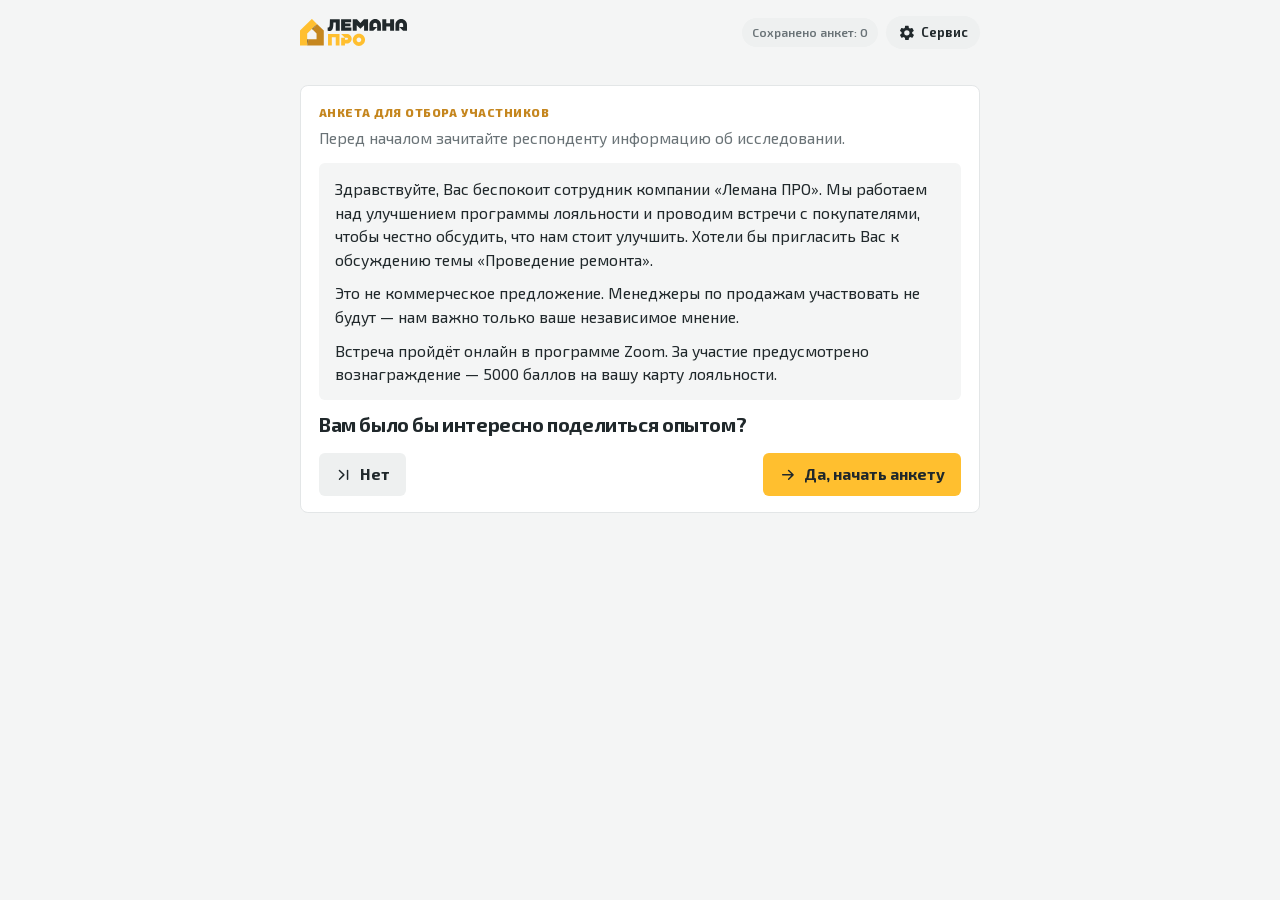
==== commit 7738110e: "Убрать трубку со старта и упростить поле ID. Поиск по paste/Enter, крестик сброса в том же цвете; ph" ====
--- a/anketa.html
+++ b/anketa.html
@@ -629,7 +629,7 @@
     }
 
     .client-lookup-field input {
-      padding-right: 4.75rem;
+      padding-right: 2.75rem;
     }
 
     .client-lookup-actions {
@@ -643,7 +643,6 @@
       transform: translateY(-50%);
     }
 
-    .client-lookup-search,
     .client-lookup-clear {
       display: inline-flex;
       align-items: center;
@@ -658,27 +657,20 @@
       cursor: pointer;
     }
 
-    .client-lookup-clear {
-      color: var(--muted);
-    }
-
     .client-lookup-clear[hidden] {
       display: none !important;
     }
 
-    .client-lookup-search:hover,
     .client-lookup-clear:hover {
       background: var(--chip);
       color: var(--ink);
     }
 
-    .client-lookup-search:focus-visible,
     .client-lookup-clear:focus-visible {
       outline: none;
       box-shadow: 0 0 0 0.2rem var(--focus-ring);
     }
 
-    .client-lookup-search .btn-ico,
     .client-lookup-clear .btn-ico {
       width: var(--icon);
       height: var(--icon);
@@ -724,34 +716,6 @@
     .client-preview .local-time {
       font-variant-numeric: tabular-nums;
       letter-spacing: 0.02em;
-    }
-
-    .client-preview-phone {
-      display: inline-flex;
-      align-items: center;
-      gap: 0.35rem;
-      min-width: 0;
-    }
-
-    .client-preview-phone-num {
-      min-width: 0;
-    }
-
-    .client-call-btn {
-      display: inline-flex;
-      align-items: center;
-      justify-content: center;
-      width: 1.75rem;
-      height: 1.75rem;
-      margin: -0.2rem 0;
-      color: var(--muted);
-      flex: 0 0 auto;
-      pointer-events: none;
-    }
-
-    .client-call-btn .btn-ico {
-      width: 1.125rem;
-      height: 1.125rem;
     }
 
     input[type="text"],
@@ -1137,8 +1101,6 @@
       home: '<svg class="btn-ico" viewBox="0 0 24 24" fill="currentColor" aria-hidden="true"><path fill-rule="evenodd" clip-rule="evenodd" d="M3.734 9.764 12.002 3 20.267 9.764C20.731 10.143 21 10.712 21 11.311V19C21 20.105 20.105 21 19 21H5C3.895 21 3 20.105 3 19V11.312C3 10.712 3.269 10.143 3.734 9.764Z"/></svg>',
       pencil: '<svg class="btn-ico" viewBox="0 0 24 24" fill="currentColor" aria-hidden="true"><path d="M15.6 4.4a2 2 0 0 1 2.8 0l1.2 1.2a2 2 0 0 1 0 2.8L9.1 19a1 1 0 0 1-.5.3l-4 1a1 1 0 0 1-1.2-1.2l1-4a1 1 0 0 1 .3-.5l10.5-10.5Zm1.4 1.4L7.5 15.3l-.4 1.6 1.6-.4 9.5-9.5-1.2-1.2Z"/></svg>',
       database: '<svg class="btn-ico" viewBox="0 0 24 24" fill="none" stroke="currentColor" stroke-width="1.5" stroke-linecap="round" stroke-linejoin="round" aria-hidden="true"><path d="M4 7.5V18a2 2 0 0 0 2 2h12a2 2 0 0 0 2-2V9.5a2 2 0 0 0-2-2h-5.6L11.2 6A1.4 1.4 0 0 0 10.1 5.5H6A2 2 0 0 0 4 7.5Z"/></svg>',
-      search: '<svg class="btn-ico" viewBox="0 0 24 24" fill="none" stroke="currentColor" stroke-width="1.5" stroke-linecap="round" stroke-linejoin="round" aria-hidden="true"><circle cx="11" cy="11" r="6.5"/><path d="m16.5 16.5 4 4"/></svg>',
-      phone: '<svg class="btn-ico" viewBox="0 0 24 24" fill="none" stroke="currentColor" stroke-width="1.5" stroke-linecap="round" stroke-linejoin="round" aria-hidden="true"><path d="M8.4 3.75h2.05l1.05 3.15-1.55 1.55a11.5 11.5 0 0 0 5.05 5.05l1.55-1.55 3.15 1.05v2.05c0 .85-.55 2-2.05 2.55-3.95 1.4-10.7-1.2-13.55-7.85C2.95 6.85 4.3 4.2 5.85 3.75c.55-.2 1.7-.2 2.55 0Z"/></svg>',
     };
 
     function icon(name) {
@@ -2191,7 +2153,6 @@
             <input type="text" id="clientIdInput" inputmode="numeric" autocomplete="off" placeholder="Вставьте ID из Excel" value="${escapeHtml(savedId)}">
             <div class="client-lookup-actions">
               <button type="button" class="client-lookup-clear" id="clearClientIdBtn" title="Очистить" aria-label="Очистить ID" hidden>${icon("close")}</button>
-              <button type="button" class="client-lookup-search" id="lookupClientBtn" title="Найти клиента" aria-label="Найти клиента">${icon("search")}</button>
             </div>
           </div>
           <div id="clientPreview" hidden></div>
@@ -2232,13 +2193,7 @@
         previewEl.className = "client-preview";
         previewEl.innerHTML = `
           <dl>
-            <dt>Телефон</dt>
-            <dd>
-              <span class="client-preview-phone">
-                <span class="client-preview-phone-num">${escapeHtml(formatPhoneDisplay(client.phone))}</span>
-                <span class="client-call-btn" title="Звонок" aria-hidden="true">${icon("phone")}</span>
-              </span>
-            </dd>
+            <dt>Телефон</dt><dd>${escapeHtml(formatPhoneDisplay(client.phone))}</dd>
             <dt>Город</dt><dd>${escapeHtml(client.city || "—")}</dd>
             <dt>Время сейчас</dt><dd class="local-time">${escapeHtml(formatCityLocalTime(client.city))}</dd>
             ${client.store ? `<dt>Магазин</dt><dd>${escapeHtml(client.store)}</dd>` : ""}
@@ -2303,7 +2258,6 @@
         if (pendingClient) renderClientPreview(pendingClient);
         syncClearBtn();
 
-        document.getElementById("lookupClientBtn").onclick = () => { runLookup(); };
         if (clearBtn) clearBtn.onclick = () => { clearField(); };
 
         idInput.addEventListener("input", syncClearBtn);
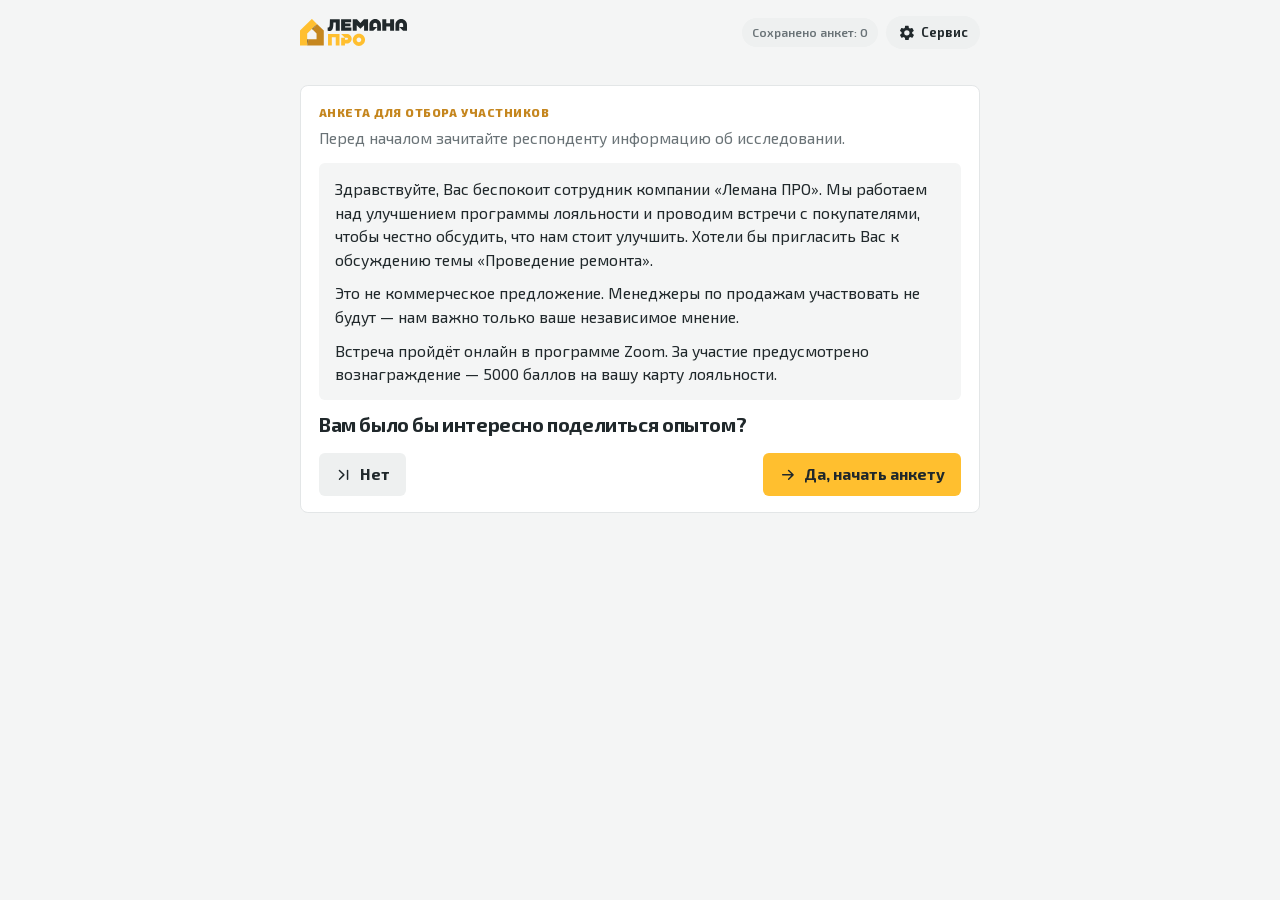
==== commit 35b27c6c: "Показать лупу в пустом поле ID и крестик при вводе. Лупа декоративная, поиск по paste/Enter; крестик" ====
--- a/anketa.html
+++ b/anketa.html
@@ -643,7 +643,8 @@
       transform: translateY(-50%);
     }
 
-    .client-lookup-clear {
+    .client-lookup-clear,
+    .client-lookup-hint {
       display: inline-flex;
       align-items: center;
       justify-content: center;
@@ -654,10 +655,18 @@
       border-radius: var(--radius-sm);
       color: var(--ink);
       background: transparent;
+    }
+
+    .client-lookup-clear {
       cursor: pointer;
     }
 
-    .client-lookup-clear[hidden] {
+    .client-lookup-hint {
+      pointer-events: none;
+    }
+
+    .client-lookup-clear[hidden],
+    .client-lookup-hint[hidden] {
       display: none !important;
     }
 
@@ -671,7 +680,8 @@
       box-shadow: 0 0 0 0.2rem var(--focus-ring);
     }
 
-    .client-lookup-clear .btn-ico {
+    .client-lookup-clear .btn-ico,
+    .client-lookup-hint .btn-ico {
       width: var(--icon);
       height: var(--icon);
       margin: 0;
@@ -1101,6 +1111,7 @@
       home: '<svg class="btn-ico" viewBox="0 0 24 24" fill="currentColor" aria-hidden="true"><path fill-rule="evenodd" clip-rule="evenodd" d="M3.734 9.764 12.002 3 20.267 9.764C20.731 10.143 21 10.712 21 11.311V19C21 20.105 20.105 21 19 21H5C3.895 21 3 20.105 3 19V11.312C3 10.712 3.269 10.143 3.734 9.764Z"/></svg>',
       pencil: '<svg class="btn-ico" viewBox="0 0 24 24" fill="currentColor" aria-hidden="true"><path d="M15.6 4.4a2 2 0 0 1 2.8 0l1.2 1.2a2 2 0 0 1 0 2.8L9.1 19a1 1 0 0 1-.5.3l-4 1a1 1 0 0 1-1.2-1.2l1-4a1 1 0 0 1 .3-.5l10.5-10.5Zm1.4 1.4L7.5 15.3l-.4 1.6 1.6-.4 9.5-9.5-1.2-1.2Z"/></svg>',
       database: '<svg class="btn-ico" viewBox="0 0 24 24" fill="none" stroke="currentColor" stroke-width="1.5" stroke-linecap="round" stroke-linejoin="round" aria-hidden="true"><path d="M4 7.5V18a2 2 0 0 0 2 2h12a2 2 0 0 0 2-2V9.5a2 2 0 0 0-2-2h-5.6L11.2 6A1.4 1.4 0 0 0 10.1 5.5H6A2 2 0 0 0 4 7.5Z"/></svg>',
+      search: '<svg class="btn-ico" viewBox="0 0 24 24" fill="none" stroke="currentColor" stroke-width="1.5" stroke-linecap="round" stroke-linejoin="round" aria-hidden="true"><circle cx="11" cy="11" r="6.5"/><path d="m16.5 16.5 4 4"/></svg>',
     };
 
     function icon(name) {
@@ -2152,6 +2163,7 @@
           <div class="client-lookup-field">
             <input type="text" id="clientIdInput" inputmode="numeric" autocomplete="off" placeholder="Вставьте ID из Excel" value="${escapeHtml(savedId)}">
             <div class="client-lookup-actions">
+              <span class="client-lookup-hint" id="clientLookupHint" aria-hidden="true">${icon("search")}</span>
               <button type="button" class="client-lookup-clear" id="clearClientIdBtn" title="Очистить" aria-label="Очистить ID" hidden>${icon("close")}</button>
             </div>
           </div>
@@ -2242,25 +2254,27 @@
 
       if (idInput) {
         const clearBtn = document.getElementById("clearClientIdBtn");
-        const syncClearBtn = () => {
-          if (!clearBtn) return;
-          clearBtn.hidden = !String(idInput.value || "").length;
+        const hintIcon = document.getElementById("clientLookupHint");
+        const syncLookupAffordance = () => {
+          const hasValue = Boolean(String(idInput.value || "").length);
+          if (clearBtn) clearBtn.hidden = !hasValue;
+          if (hintIcon) hintIcon.hidden = hasValue;
         };
 
         const clearField = () => {
           idInput.value = "";
           pendingClient = null;
           renderClientPreview(null);
-          syncClearBtn();
+          syncLookupAffordance();
           idInput.focus();
         };
 
         if (pendingClient) renderClientPreview(pendingClient);
-        syncClearBtn();
+        syncLookupAffordance();
 
         if (clearBtn) clearBtn.onclick = () => { clearField(); };
 
-        idInput.addEventListener("input", syncClearBtn);
+        idInput.addEventListener("input", syncLookupAffordance);
         idInput.addEventListener("keydown", event => {
           if (event.key === "Enter") {
             event.preventDefault();
@@ -2273,7 +2287,7 @@
         });
         idInput.addEventListener("paste", () => {
           window.setTimeout(() => {
-            syncClearBtn();
+            syncLookupAffordance();
             runLookup();
           }, 0);
         });
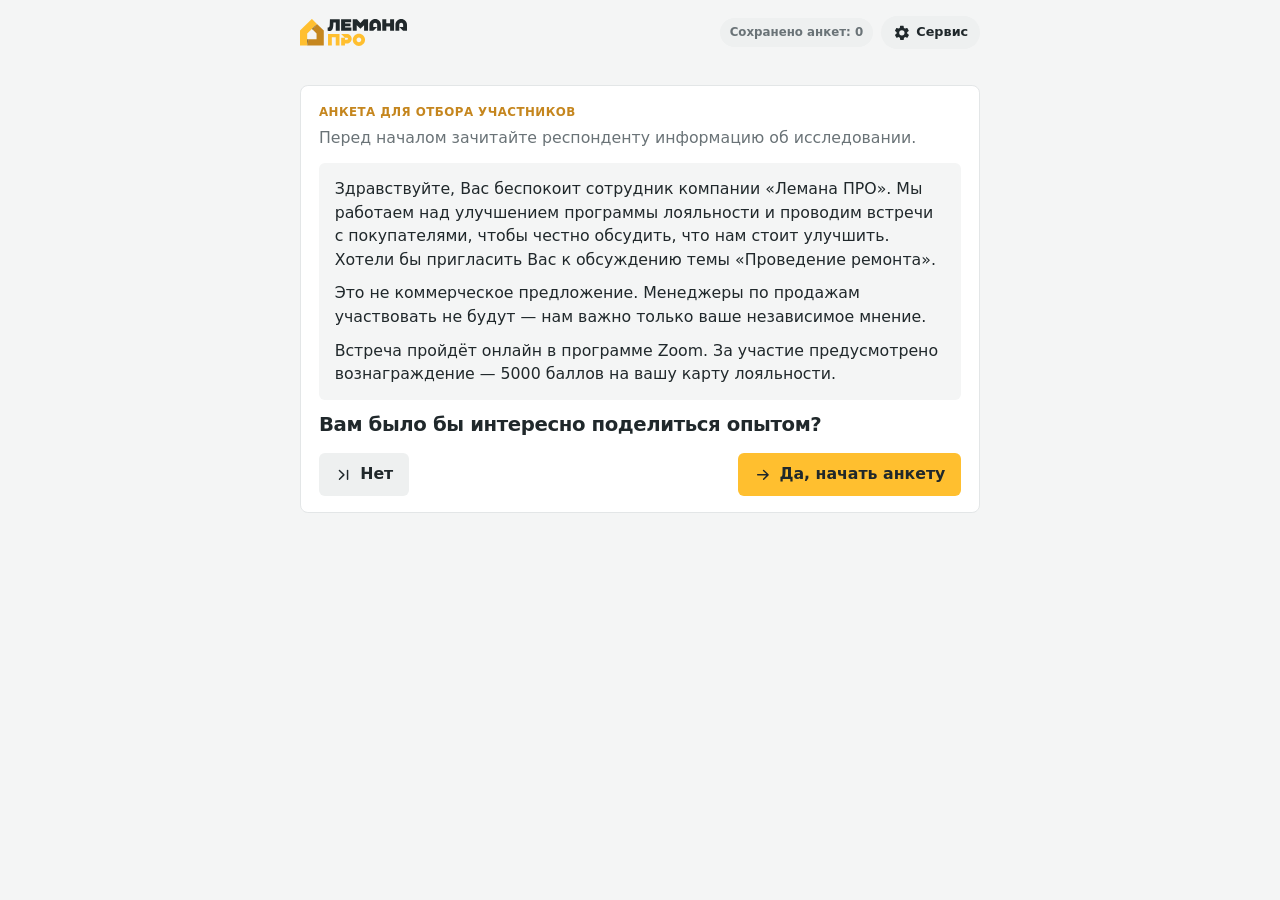
==== commit e297dc52: "Вынести стили и логику анкеты из HTML в отдельные файлы. Разметка в anketa.html, CSS в assets/css, J" ====
--- a/anketa.html
+++ b/anketa.html
@@ -12,1041 +12,7 @@
   <link rel="icon" href="favicon-32.png?v=2" type="image/png" sizes="32x32">
   <link rel="icon" href="favicon.svg?v=2" type="image/svg+xml">
   <link rel="apple-touch-icon" href="apple-touch-icon.png?v=2" sizes="180x180">
-  <style>
-    /* Exo 2 — запасной гротеск LumenArt (пока нет Magistral). Локально, офлайн. */
-    @font-face {
-      font-family: "Exo 2";
-      font-style: normal;
-      font-weight: 100 900;
-      font-display: swap;
-      src: url("assets/fonts/Exo2-cyrillic-ext.woff2") format("woff2");
-      unicode-range: U+0460-052F, U+1C80-1C8A, U+20B4, U+2DE0-2DFF, U+A640-A69F, U+FE2E-FE2F;
-    }
-    @font-face {
-      font-family: "Exo 2";
-      font-style: normal;
-      font-weight: 100 900;
-      font-display: swap;
-      src: url("assets/fonts/Exo2-cyrillic.woff2") format("woff2");
-      unicode-range: U+0301, U+0400-045F, U+0490-0491, U+04B0-04B1, U+2116;
-    }
-    @font-face {
-      font-family: "Exo 2";
-      font-style: normal;
-      font-weight: 100 900;
-      font-display: swap;
-      src: url("assets/fonts/Exo2-latin-ext.woff2") format("woff2");
-      unicode-range: U+0100-02BA, U+02BD-02C5, U+02C7-02CC, U+02CE-02D7, U+02DD-02FF, U+0304, U+0308, U+0329, U+1D00-1DBF, U+1E00-1E9F, U+1EF2-1EFF, U+2020, U+20A0-20AB, U+20AD-20C0, U+2113, U+2C60-2C7F, U+A720-A7FF;
-    }
-    @font-face {
-      font-family: "Exo 2";
-      font-style: normal;
-      font-weight: 100 900;
-      font-display: swap;
-      src: url("assets/fonts/Exo2-latin.woff2") format("woff2");
-      unicode-range: U+0000-00FF, U+0131, U+0152-0153, U+02BB-02BC, U+02C6, U+02DA, U+02DC, U+0304, U+0308, U+0329, U+2000-206F, U+20AC, U+2122, U+2191, U+2193, U+2212, U+2215, U+FEFF, U+FFFD;
-    }
-
-    /* Desktop fluid UI: scales from small laptops (~1280) to 2K+; rem everywhere */
-    html {
-      font-size: clamp(15.5px, 0.45vw + 10px, 20.5px);
-      -webkit-text-size-adjust: 100%;
-      text-size-adjust: 100%;
-    }
-
-    :root {
-      --brand: #FFBF2F;
-      --brand-deep: #C5861E;
-      --brand-soft: #FFF6E0;
-      --on-brand: #20282B;
-      --ink: #20282B;
-      --muted: #6A7377;
-      --line: #E3E6E7;
-      --surface: #ffffff;
-      --background: #F4F5F5;
-      --danger: #B42318;
-      --danger-bg: #FFF0EE;
-      --warning: #8A5A00;
-      --warning-bg: #FFF7D6;
-      --chip: #EEF0F0;
-      --chip-hover: #E2E5E6;
-      --hover: #FAFAFA;
-      --input-bg: #ffffff;
-      --control-muted: #F7F8F8;
-      --script-bg: #F4F5F5;
-      --progress-track: #E8EAEA;
-      --switch-off: #D5D9DA;
-      --option-line: #C5CBCD;
-      --option-hover-line: #C9CED0;
-      --strong: #20282B;
-      --on-strong: #ffffff;
-      --focus-ring: rgba(255, 191, 47, .28);
-      --edit-veil: rgba(32, 40, 43, .06);
-      --gate-pass: #1F7A45;
-      --gate-stop: #B42318;
-      --gate-quota: #9A6700;
-
-      --radius: 0.5rem;
-      --radius-sm: 0.375rem;
-      --space: 0.75rem;
-      --control-h: 2.75rem;
-      /* Width in px/vw so it doesn't double-shrink with rem on small desktops */
-      --shell-max: clamp(680px, 48vw, 1040px);
-      --shell-gutter: clamp(24px, 5vw, 120px);
-      --card-pad: clamp(1.1rem, 1.4vw, 1.5rem);
-      --gap: 0.75rem;
-      --gap-sm: 0.5rem;
-      --gap-lg: 1rem;
-
-      --fs-xs: 0.75rem;
-      --fs-sm: 0.8125rem;
-      --fs-md: 0.875rem;
-      --fs-base: 1rem;
-      --fs-lg: 1.0625rem;
-      --fs-xl: 1.25rem;
-      --fs-2xl: 1.5rem;
-      --fs-brand: 1.0625rem;
-      --icon: 1.125rem;
-      --icon-sm: 1rem;
-      --touch: 2.25rem;
-
-      --search-icon: url("data:image/svg+xml,%3Csvg xmlns='http://www.w3.org/2000/svg' width='16' height='16' viewBox='0 0 24 24' fill='none' stroke='%236A7377' stroke-width='2' stroke-linecap='round' stroke-linejoin='round'%3E%3Ccircle cx='11' cy='11' r='7'/%3E%3Cpath d='m20 20-3-3'/%3E%3C/svg%3E");
-      color-scheme: light dark;
-    }
-
-    @media (prefers-color-scheme: dark) {
-      :root {
-        --brand: #FFBF2F;
-        --brand-deep: #E0A84A;
-        --brand-soft: #3A3426;
-        --on-brand: #20282B;
-        --ink: #E4E8E9;
-        --muted: #9AA4A8;
-        --line: #3C4548;
-        --surface: #2A3134;
-        --background: #1E2426;
-        --danger: #E5736B;
-        --danger-bg: #3A2C2A;
-        --warning: #D6B15A;
-        --warning-bg: #3A3424;
-        --chip: #343C3F;
-        --chip-hover: #3E474A;
-        --hover: #323A3D;
-        --input-bg: #242B2E;
-        --control-muted: #343C3F;
-        --script-bg: #242B2E;
-        --progress-track: #343C3F;
-        --switch-off: #4A5356;
-        --option-line: #5A6366;
-        --option-hover-line: #6A7377;
-        --strong: #E4E8E9;
-        --on-strong: #1E2426;
-        --focus-ring: rgba(255, 191, 47, .22);
-        --edit-veil: rgba(255, 255, 255, .06);
-        --gate-pass: #6BC48A;
-        --gate-stop: #E5736B;
-        --gate-quota: #D6B15A;
-        --search-icon: url("data:image/svg+xml,%3Csvg xmlns='http://www.w3.org/2000/svg' width='16' height='16' viewBox='0 0 24 24' fill='none' stroke='%239AA4A8' stroke-width='2' stroke-linecap='round' stroke-linejoin='round'%3E%3Ccircle cx='11' cy='11' r='7'/%3E%3Cpath d='m20 20-3-3'/%3E%3C/svg%3E");
-      }
-    }
-
-    * { box-sizing: border-box; }
-
-    body {
-      margin: 0;
-      min-height: 100dvh;
-      color: var(--ink);
-      background: var(--background);
-      font-family: "Exo 2", system-ui, sans-serif;
-      font-size: var(--fs-base);
-      line-height: 1.45;
-      -webkit-font-smoothing: antialiased;
-    }
-
-    button, input, textarea, select { font: inherit; }
-
-    .shell {
-      width: min(var(--shell-max), calc(100% - (var(--shell-gutter) * 2)));
-      margin: 0 auto;
-      padding: 1rem 0 1.75rem;
-    }
-
-    .topbar {
-      display: flex;
-      align-items: center;
-      justify-content: space-between;
-      gap: var(--gap);
-      margin-bottom: 2rem;
-    }
-
-    .shell-stage {
-      padding-top: 0.25rem;
-    }
-
-    .brand {
-      display: flex;
-      align-items: center;
-      gap: 0.625rem;
-      min-width: 0;
-      font-weight: 700;
-      font-size: var(--fs-brand);
-      letter-spacing: -.01em;
-    }
-
-    .brand img {
-      display: block;
-      width: auto;
-      height: 1.75rem;
-      flex: 0 0 auto;
-    }
-
-    .saved-count {
-      padding: 0.375rem 0.625rem;
-      border: 0;
-      border-radius: 999px;
-      color: var(--muted);
-      background: var(--chip);
-      font-size: var(--fs-xs);
-      font-weight: 600;
-      white-space: nowrap;
-    }
-
-    .topbar-side {
-      display: flex;
-      flex-wrap: wrap;
-      align-items: center;
-      justify-content: flex-end;
-      gap: var(--gap-sm);
-    }
-
-    .topbar-tools { display: none; position: relative; }
-    .topbar-tools.is-visible { display: block; }
-
-    .service-menu { position: relative; }
-
-    .service-toggle {
-      display: inline-flex;
-      align-items: center;
-      gap: 0.375rem;
-      min-height: 2.125rem;
-      padding: 0.375rem 0.75rem;
-      border: 0;
-      border-radius: 999px;
-      color: var(--ink);
-      background: var(--chip);
-      cursor: pointer;
-      font-size: var(--fs-sm);
-      font-weight: 650;
-    }
-
-    .service-toggle svg,
-    .service-item svg,
-    .button .btn-ico {
-      width: var(--icon);
-      height: var(--icon);
-      flex: 0 0 var(--icon);
-    }
-
-    .service-item svg { opacity: .9; }
-
-    .service-toggle:hover,
-    .service-menu.is-open .service-toggle {
-      background: var(--brand-soft);
-    }
-
-    .service-dropdown {
-      display: none;
-      position: absolute;
-      top: calc(100% + 0.375rem);
-      right: 0;
-      z-index: 20;
-      min-width: 15.5rem;
-      padding: 0.25rem;
-      border: 1px solid var(--line);
-      border-radius: var(--radius);
-      background: var(--surface);
-      box-shadow: 0 0.5rem 1.5rem rgba(32, 40, 43, .10);
-    }
-
-    .service-menu.is-open .service-dropdown { display: grid; gap: 0.125rem; }
-
-    .service-item {
-      display: flex;
-      align-items: center;
-      gap: 0.625rem;
-      width: 100%;
-      padding: 0.625rem;
-      border: 0;
-      border-radius: var(--radius-sm);
-      color: var(--ink);
-      background: transparent;
-      cursor: pointer;
-      text-align: left;
-      font-size: var(--fs-sm);
-      font-weight: 600;
-      line-height: 1.2;
-    }
-
-    .service-item .btn-ico,
-    .service-toggle .btn-ico {
-      width: var(--icon);
-      height: var(--icon);
-      flex: 0 0 var(--icon);
-      display: block;
-    }
-
-    .service-item:hover { background: var(--brand-soft); }
-    .service-item.danger { color: var(--danger); }
-    .service-item.danger:hover { background: var(--danger-bg); }
-
-    .service-base-block {
-      border-bottom: 1px solid var(--line);
-      margin-bottom: 0.125rem;
-      padding-bottom: 0.25rem;
-    }
-
-    .service-base-btn-wrap {
-      position: relative;
-    }
-
-    .service-base-btn {
-      position: relative;
-      z-index: 1;
-      width: 100%;
-    }
-
-    .service-base-btn.is-ready {
-      padding-right: 2.35rem;
-    }
-
-    .service-base-badge {
-      flex: 0 0 var(--icon);
-      width: var(--icon);
-      height: var(--icon);
-      display: inline-flex;
-      align-items: center;
-      justify-content: center;
-    }
-
-    .service-base-badge::after {
-      content: "";
-      width: 0.5rem;
-      height: 0.5rem;
-      border-radius: 50%;
-      background: var(--gate-pass);
-      box-shadow: 0 0 0 0.2rem color-mix(in srgb, var(--gate-pass) 22%, transparent);
-    }
-
-    .service-base-btn .service-base-label {
-      min-width: 0;
-    }
-
-    .service-base-clear {
-      position: absolute;
-      top: 50%;
-      right: 0.35rem;
-      z-index: 2;
-      display: inline-flex;
-      align-items: center;
-      justify-content: center;
-      width: 1.75rem;
-      height: 1.75rem;
-      padding: 0;
-      border: 0;
-      border-radius: var(--radius-sm);
-      transform: translateY(-50%);
-      color: var(--danger);
-      background: transparent;
-      cursor: pointer;
-    }
-
-    .service-base-clear[hidden] {
-      display: none !important;
-    }
-
-    .service-base-clear:hover {
-      background: var(--danger-bg);
-    }
-
-    .service-base-clear .btn-ico {
-      width: var(--icon);
-      height: var(--icon);
-      display: block;
-    }
-
-    .service-base-progress {
-      position: absolute;
-      left: 0.625rem;
-      right: 0.625rem;
-      bottom: 0.2rem;
-      height: 0.125rem;
-      overflow: hidden;
-      border-radius: 999px;
-      background: color-mix(in srgb, var(--line) 80%, transparent);
-      pointer-events: none;
-    }
-
-    .service-base-progress-bar {
-      height: 100%;
-      width: 0%;
-      border-radius: inherit;
-      background: var(--brand-deep);
-      transition: width 0.18s linear;
-    }
-
-    .service-base-btn-wrap.is-loading .service-base-progress {
-      display: block;
-    }
-
-    .service-base-progress[hidden] {
-      display: none !important;
-    }
-
-    .service-switch {
-      display: flex;
-      align-items: center;
-      justify-content: space-between;
-      gap: var(--gap);
-      width: 100%;
-      padding: 0.625rem;
-      border: 0;
-      border-radius: var(--radius-sm);
-      color: var(--ink);
-      background: transparent;
-      cursor: pointer;
-      text-align: left;
-      font-size: var(--fs-sm);
-      font-weight: 600;
-    }
-
-    .service-switch:hover { background: var(--brand-soft); }
-
-    .switch-track {
-      position: relative;
-      width: 2.25rem;
-      height: 1.375rem;
-      flex: 0 0 auto;
-      border-radius: 999px;
-      background: var(--switch-off);
-      transition: background .15s ease;
-    }
-
-    .switch-track::after {
-      content: "";
-      position: absolute;
-      top: 0.125rem;
-      left: 0.125rem;
-      width: 1.125rem;
-      height: 1.125rem;
-      border-radius: 50%;
-      background: var(--surface);
-      box-shadow: 0 1px 2px rgba(0, 0, 0, .2);
-      transition: transform .15s ease;
-    }
-
-    .service-switch.is-on .switch-track {
-      background: var(--brand-deep);
-    }
-
-    .service-switch.is-on .switch-track::after {
-      transform: translateX(0.875rem);
-    }
-
-    .progress-wrap { display: none; margin-bottom: 0.625rem; }
-
-    .progress-meta {
-      display: flex;
-      justify-content: space-between;
-      margin-bottom: 0.3rem;
-      color: var(--muted);
-      font-size: var(--fs-xs);
-      font-weight: 600;
-    }
-
-    .progress {
-      height: 0.25rem;
-      overflow: hidden;
-      border-radius: 99px;
-      background: var(--progress-track);
-    }
-
-    .progress > div {
-      width: 0;
-      height: 100%;
-      border-radius: inherit;
-      background: var(--brand);
-      transition: width .2s ease;
-    }
-
-    .card {
-      padding: var(--card-pad);
-      padding-bottom: calc(var(--card-pad) - 0.125rem);
-      border: 1px solid var(--line);
-      border-radius: var(--radius);
-      background: var(--surface);
-    }
-
-    h1, h2 {
-      margin: 0 0 0.625rem;
-      line-height: 1.2;
-      letter-spacing: -.02em;
-      text-wrap: balance;
-    }
-    h1 { font-size: var(--fs-2xl); }
-    h2 { font-size: var(--fs-xl); margin-bottom: 0.875rem; }
-    h2.compact-title { font-size: 1.125rem; line-height: 1.35; }
-    p { margin: 0 0 0.625rem; }
-
-    .eyebrow {
-      margin-bottom: 0.375rem;
-      color: var(--brand-deep);
-      font-weight: 800;
-      letter-spacing: .04em;
-      text-transform: uppercase;
-      font-size: var(--fs-xs);
-    }
-
-    .lead { color: var(--muted); font-size: var(--fs-base); }
-
-    .script {
-      margin: 0.875rem 0;
-      padding: 0.875rem 1rem;
-      border-radius: var(--radius-sm);
-      background: var(--script-bg);
-      color: var(--ink);
-      font-size: var(--fs-base);
-      line-height: 1.5;
-    }
-
-    .script p { margin: 0 0 0.625rem; }
-    .script p:last-child { margin-bottom: 0; }
-
-    .script-panel {
-      position: relative;
-      margin: 0.875rem 0;
-    }
-
-    .script-panel .script {
-      margin: 0;
-      padding-inline-end: 3rem;
-    }
-
-    .script-edit-btn {
-      position: absolute;
-      top: 0.5rem;
-      right: 0.5rem;
-      z-index: 1;
-      display: grid;
-      place-items: center;
-      width: var(--touch);
-      height: var(--touch);
-      padding: 0;
-      border: 0;
-      border-radius: var(--radius-sm);
-      color: var(--muted);
-      background: transparent;
-      cursor: pointer;
-      transition: background .15s, color .15s, transform .1s;
-    }
-
-    .script-edit-btn:hover {
-      color: var(--ink);
-      background: var(--edit-veil);
-    }
-
-    .script-edit-btn:active { transform: scale(0.96); }
-
-    .script-panel.is-editing .script-edit-btn {
-      color: var(--ink);
-      background: var(--brand);
-    }
-
-    .script-panel.is-editing .script-edit-btn:hover {
-      background: #F0B122;
-    }
-
-    .script-edit-btn .btn-ico {
-      width: var(--icon-sm);
-      height: var(--icon-sm);
-    }
-
-    .script-editor {
-      display: none;
-      width: 100%;
-      min-height: 10.5rem;
-      max-height: min(52dvh, 22.5rem);
-      padding: 0.875rem 3rem 0.875rem 1rem;
-      border: 0;
-      border-radius: var(--radius-sm);
-      outline: none;
-      color: var(--ink);
-      background: var(--script-bg);
-      resize: none;
-      overflow: auto;
-      font: inherit;
-      font-size: var(--fs-base);
-      line-height: 1.5;
-      box-shadow: inset 0 0 0 2px rgba(255, 191, 47, .55);
-    }
-
-    .script-panel.is-editing .script-view { display: none; }
-    .script-panel.is-editing .script-editor { display: block; }
-
-    .btn-ico {
-      width: var(--icon);
-      height: var(--icon);
-      flex: 0 0 auto;
-      display: block;
-    }
-
-    .instruction {
-      margin: -0.25rem 0 0.75rem;
-      padding: 0.5rem 0.625rem;
-      border-radius: var(--radius-sm);
-      color: var(--warning);
-      background: var(--warning-bg);
-      font-size: var(--fs-sm);
-      font-weight: 600;
-    }
-
-    .field-label {
-      display: block;
-      margin-bottom: 0.375rem;
-      font-weight: 700;
-      font-size: var(--fs-sm);
-    }
-
-    .client-base {
-      margin: 0 0 1.125rem;
-      padding: var(--gap);
-      border: 1px solid var(--line);
-      border-radius: var(--radius);
-      background: var(--control-muted);
-    }
-
-    .client-lookup-field {
-      position: relative;
-    }
-
-    .client-lookup-field input {
-      padding-right: 2.75rem;
-    }
-
-    .client-lookup-actions {
-      position: absolute;
-      top: 50%;
-      right: 0.25rem;
-      z-index: 1;
-      display: flex;
-      align-items: center;
-      gap: 0.125rem;
-      transform: translateY(-50%);
-    }
-
-    .client-lookup-clear,
-    .client-lookup-hint {
-      display: inline-flex;
-      align-items: center;
-      justify-content: center;
-      width: calc(var(--control-h) - 0.5rem);
-      height: calc(var(--control-h) - 0.5rem);
-      padding: 0;
-      border: 0;
-      border-radius: var(--radius-sm);
-      color: var(--ink);
-      background: transparent;
-    }
-
-    .client-lookup-clear {
-      cursor: pointer;
-    }
-
-    .client-lookup-hint {
-      pointer-events: none;
-    }
-
-    .client-lookup-clear[hidden],
-    .client-lookup-hint[hidden] {
-      display: none !important;
-    }
-
-    .client-lookup-clear:hover {
-      background: var(--chip);
-      color: var(--ink);
-    }
-
-    .client-lookup-clear:focus-visible {
-      outline: none;
-      box-shadow: 0 0 0 0.2rem var(--focus-ring);
-    }
-
-    .client-lookup-clear .btn-ico,
-    .client-lookup-hint .btn-ico {
-      width: var(--icon);
-      height: var(--icon);
-      margin: 0;
-    }
-
-    .client-preview {
-      margin-top: 0.625rem;
-      padding: 0.625rem 0.75rem;
-      border-radius: var(--radius-sm);
-      background: var(--surface);
-      border: 1px solid var(--line);
-      font-size: var(--fs-md);
-      line-height: 1.45;
-    }
-
-    .client-preview.is-error {
-      border-color: #f0c4bf;
-      background: var(--danger-bg);
-      color: var(--danger);
-      font-weight: 600;
-    }
-
-    .client-preview dl {
-      margin: 0;
-      display: grid;
-      grid-template-columns: auto 1fr;
-      gap: 0.25rem 0.75rem;
-    }
-
-    .client-preview dt {
-      color: var(--muted);
-      font-weight: 600;
-      font-size: var(--fs-xs);
-    }
-
-    .client-preview dd {
-      margin: 0;
-      font-weight: 700;
-      color: var(--ink);
-    }
-
-    .client-preview .local-time {
-      font-variant-numeric: tabular-nums;
-      letter-spacing: 0.02em;
-    }
-
-    input[type="text"],
-    input[type="tel"],
-    input[type="number"],
-    select,
-    textarea {
-      width: 100%;
-      min-height: var(--control-h);
-      padding: 0.625rem 0.75rem;
-      border: 1px solid var(--line);
-      border-radius: var(--radius-sm);
-      outline: none;
-      color: var(--ink);
-      background: var(--input-bg);
-      transition: border-color .15s, box-shadow .15s;
-    }
-
-    input:focus:not([type="radio"]):not([type="checkbox"]),
-    select:focus,
-    textarea:focus {
-      border-color: var(--brand-deep);
-      box-shadow: 0 0 0 0.2rem var(--focus-ring);
-    }
-
-    .option input[type="radio"],
-    .option input[type="checkbox"] {
-      appearance: none;
-      -webkit-appearance: none;
-      width: var(--icon);
-      height: var(--icon);
-      margin: 0.05rem 0 0;
-      padding: 0;
-      border: 1.5px solid var(--option-line);
-      background: var(--input-bg);
-      box-shadow: none;
-      flex: 0 0 auto;
-    }
-
-    .option input[type="radio"] { border-radius: 50%; }
-
-    .option input[type="checkbox"] { border-radius: 0.25rem; }
-
-    .option input[type="radio"]:checked {
-      border-color: var(--brand-deep);
-      background:
-        radial-gradient(circle at center, var(--brand-deep) 0 0.3rem, var(--input-bg) 0.34rem);
-    }
-
-    .option input[type="checkbox"]:checked {
-      border-color: var(--brand-deep);
-      background-color: var(--brand);
-      background-image: url("data:image/svg+xml,%3Csvg xmlns='http://www.w3.org/2000/svg' viewBox='0 0 16 16'%3E%3Cpath fill='none' stroke='%2320282B' stroke-width='2.2' stroke-linecap='round' stroke-linejoin='round' d='M3.5 8.5 6.5 11.5 12.5 4.5'/%3E%3C/svg%3E");
-      background-position: center;
-      background-repeat: no-repeat;
-      background-size: 0.75rem 0.75rem;
-    }
-
-    .option input[type="radio"]:focus-visible,
-    .option input[type="checkbox"]:focus-visible {
-      outline: none;
-      box-shadow: 0 0 0 0.2rem rgba(255, 191, 47, .35);
-    }
-
-    textarea { min-height: 6.875rem; resize: vertical; }
-
-    .phone-row {
-      display: flex;
-      align-items: center;
-      gap: var(--gap-sm);
-    }
-
-    .phone-prefix {
-      display: grid;
-      place-items: center;
-      min-height: var(--control-h);
-      padding: 0 0.75rem;
-      border: 1px solid var(--line);
-      border-radius: var(--radius-sm);
-      background: var(--control-muted);
-      font-weight: 700;
-    }
-
-    .options { display: grid; gap: var(--gap-sm); }
-
-    .option {
-      display: flex;
-      align-items: flex-start;
-      gap: 0.625rem;
-      padding: 0.625rem 0.75rem;
-      border: 1px solid var(--line);
-      border-radius: var(--radius-sm);
-      cursor: pointer;
-      transition: border-color .15s, background .15s;
-    }
-
-    .option:hover { border-color: var(--option-hover-line); background: var(--hover); }
-
-    .option:has(input:checked) {
-      border-color: var(--brand-deep);
-      background: var(--brand-soft);
-    }
-
-    .option-body {
-      display: flex;
-      flex: 1;
-      align-items: center;
-      justify-content: space-between;
-      gap: 0.625rem;
-      min-width: 0;
-      line-height: 1.35;
-    }
-
-    .option-label { color: var(--ink); font-weight: 600; }
-
-    .option-meta {
-      display: inline-flex;
-      align-items: center;
-      gap: 0.3rem;
-      color: var(--muted);
-      font-size: var(--fs-xs);
-      font-weight: 500;
-      font-variant-numeric: tabular-nums;
-      line-height: 1.3;
-      cursor: help;
-    }
-
-    .option-meta svg {
-      width: 0.875rem;
-      height: 0.875rem;
-      flex: 0 0 auto;
-    }
-
-    .option-meta.is-pass { color: var(--gate-pass); }
-    .option-meta.is-stop { color: var(--gate-stop); }
-    .option-meta.is-quota { color: var(--gate-quota); }
-
-    .search-select {
-      position: relative;
-    }
-
-    .search-select-input {
-      width: 100%;
-      min-height: var(--control-h);
-      padding: 0.625rem 2.5rem 0.625rem 0.75rem;
-      border: 1px solid var(--line);
-      border-radius: var(--radius-sm);
-      outline: none;
-      color: var(--ink);
-      background-color: var(--input-bg);
-      background-image: var(--search-icon);
-      background-repeat: no-repeat;
-      background-position: right 0.75rem center;
-      background-size: 1rem;
-    }
-
-    .search-select.has-value .search-select-input {
-      background-image: none;
-    }
-
-    .search-select-input:focus {
-      border-color: var(--brand-deep);
-      box-shadow: 0 0 0 0.2rem var(--focus-ring);
-    }
-
-    .search-select-clear {
-      position: absolute;
-      top: 50%;
-      right: 0.375rem;
-      z-index: 2;
-      display: none;
-      place-items: center;
-      width: 2rem;
-      height: 2rem;
-      padding: 0;
-      border: 0;
-      border-radius: var(--radius-sm);
-      color: var(--muted);
-      background: transparent;
-      cursor: pointer;
-      transform: translateY(-50%);
-      transition: background .15s, color .15s, transform .1s;
-    }
-
-    .search-select.has-value .search-select-clear {
-      display: grid;
-    }
-
-    .search-select-clear:hover {
-      color: var(--ink);
-      background: var(--edit-veil);
-    }
-
-    .search-select-clear:active { transform: translateY(-50%) scale(0.96); }
-
-    .search-select-clear .btn-ico {
-      width: var(--icon-sm);
-      height: var(--icon-sm);
-    }
-
-    .search-select-list {
-      position: absolute;
-      top: calc(100% + 0.25rem);
-      left: 0;
-      right: 0;
-      z-index: 15;
-      max-height: 13.75rem;
-      overflow: auto;
-      padding: 0.25rem;
-      border: 1px solid var(--line);
-      border-radius: var(--radius-sm);
-      background: var(--surface);
-      box-shadow: 0 0.5rem 1.25rem rgba(0, 0, 0, .18);
-    }
-
-    .search-select-option {
-      display: flex;
-      align-items: center;
-      justify-content: space-between;
-      gap: 0.625rem;
-      width: 100%;
-      padding: 0.625rem 0.75rem;
-      border: 0;
-      border-radius: 0.25rem;
-      color: var(--ink);
-      background: transparent;
-      cursor: pointer;
-      text-align: left;
-      font-size: var(--fs-md);
-      font-weight: 600;
-    }
-
-    .search-select-option .option-meta { flex: 0 0 auto; white-space: nowrap; }
-
-    .search-select-option:hover,
-    .search-select-option.is-active {
-      background: var(--brand-soft);
-    }
-
-    .search-select-option.is-selected {
-      color: var(--on-brand);
-      background: var(--brand);
-    }
-
-    .search-select-empty {
-      padding: 0.625rem 0.75rem;
-      color: var(--muted);
-      font-size: var(--fs-sm);
-    }
-
-    .quota {
-      display: block;
-      margin-top: 0.2rem;
-      color: var(--warning);
-      font-size: var(--fs-xs);
-      font-weight: 700;
-    }
-
-    .error {
-      min-height: 1.125rem;
-      margin-top: 0.5rem;
-      color: var(--danger);
-      font-size: var(--fs-sm);
-      font-weight: 650;
-    }
-
-    .actions {
-      display: flex;
-      justify-content: space-between;
-      gap: 0.625rem;
-      margin-top: 1rem;
-    }
-
-    .button {
-      display: inline-flex;
-      align-items: center;
-      justify-content: center;
-      gap: var(--gap-sm);
-      min-height: var(--control-h);
-      padding: 0.625rem 1rem;
-      border: 0;
-      border-radius: var(--radius-sm);
-      cursor: pointer;
-      font-weight: 700;
-      font-size: var(--fs-base);
-      transition: background .15s, opacity .15s, transform .1s;
-    }
-
-    .button:active { transform: scale(0.98); }
-    .primary { color: var(--on-brand); background: var(--brand); }
-    .primary:hover { background: #F0B122; }
-    .secondary { color: var(--ink); background: var(--chip); }
-    .secondary:hover { background: var(--chip-hover); }
-    .export { color: var(--on-strong); background: var(--strong); }
-    .export:hover { filter: brightness(1.08); }
-    .danger-btn { color: #fff; background: var(--danger); }
-    .danger-btn:hover { filter: brightness(1.08); }
-    .button:disabled { cursor: not-allowed; opacity: .45; transform: none; }
-
-    .result-reason {
-      padding: 0.625rem 0.75rem;
-      border-radius: var(--radius-sm);
-      background: var(--control-muted);
-      border: 1px solid var(--line);
-    }
-    .result-actions { display: flex; flex-wrap: wrap; gap: 0.625rem; margin-top: 1rem; }
-
-    /* Wide desktops: slightly wider reading column */
-    @media (min-width: 90rem) {
-      :root {
-        --shell-max: clamp(780px, 42vw, 1120px);
-        --shell-gutter: clamp(40px, 8vw, 160px);
-      }
-    }
-
-    @media (min-width: 120rem) {
-      :root {
-        --shell-max: clamp(860px, 38vw, 1200px);
-      }
-    }
-  </style>
+  <link rel="stylesheet" href="assets/css/anketa.css">
 </head>
 <body>
   <main class="shell">
@@ -1095,2153 +61,6 @@
   </main>
 
   <script src="vendor/xlsx.full.min.js"></script>
-  <script>
-    "use strict";
-
-    const ICONS = {
-      settings: '<svg class="btn-ico" viewBox="0 0 24 24" fill="currentColor" aria-hidden="true"><path d="M19.14 12.94c.04-.31.06-.63.06-.94 0-.31-.02-.63-.06-.94l2.03-1.58a.49.49 0 0 0 .12-.64l-1.92-3.32a.49.49 0 0 0-.61-.22l-2.39.96c-.5-.38-1.05-.7-1.65-.94l-.36-2.54a.48.48 0 0 0-.48-.41h-3.84a.48.48 0 0 0-.48.41l-.36 2.54c-.6.24-1.14.56-1.65.94l-2.39-.96a.49.49 0 0 0-.61.22L2.77 8.84a.49.49 0 0 0 .12.64l2.03 1.58c-.04.31-.06.63-.06.94s.02.63.06.94L2.89 14.5a.49.49 0 0 0-.12.64l1.92 3.32c.13.24.4.34.64.24l2.39-.96c.5.38 1.05.7 1.65.94l.36 2.54c.05.24.25.41.48.41h3.84c.23 0 .43-.17.48-.41l.36-2.54c.6-.24 1.14-.56 1.65-.94l2.39.96c.24.1.51 0 .64-.24l1.92-3.32a.49.49 0 0 0-.12-.64l-2.03-1.58ZM12 15.6A3.6 3.6 0 1 1 12 8.4a3.6 3.6 0 0 1 0 7.2Z"/></svg>',
-      download: '<svg class="btn-ico" viewBox="0 0 24 24" fill="none" stroke="currentColor" stroke-width="1.5" stroke-linecap="round" stroke-linejoin="round" aria-hidden="true"><path d="M3 15H7.382C7.761 15 8.107 15.214 8.276 15.553L8.723 16.447C8.893 16.786 9.239 17 9.618 17H14.382C14.761 17 15.107 16.786 15.276 16.447L15.723 15.553C15.893 15.214 16.239 15 16.618 15H21"/><path d="M17 3H19C20.105 3 21 3.895 21 5V19C21 20.105 20.105 21 19 21H5C3.895 21 3 20.105 3 19V5C3 3.895 3.895 3 5 3H7"/><path d="M12.01 3V12"/><path d="M8.409 8.409L12 12l3.591-3.591"/></svg>',
-      upload: '<svg class="btn-ico" viewBox="0 0 24 24" fill="none" stroke="currentColor" stroke-width="1.5" stroke-linecap="round" stroke-linejoin="round" aria-hidden="true"><path d="M3 15H7.382C7.761 15 8.107 15.214 8.276 15.553L8.723 16.447C8.893 16.786 9.239 17 9.618 17H14.382C14.761 17 15.107 16.786 15.276 16.447L15.723 15.553C15.893 15.214 16.239 15 16.618 15H21"/><path d="M17 3H19C20.105 3 21 3.895 21 5V19C21 20.105 20.105 21 19 21H5C3.895 21 3 20.105 3 19V5C3 3.895 3.895 3 5 3H7"/><path d="M12.01 12V3"/><path d="M8.409 6.591L12 3l3.591 3.591"/></svg>',
-      trash: '<svg class="btn-ico" viewBox="0 0 24 24" fill="currentColor" aria-hidden="true"><path d="M9 4a1 1 0 0 1 1-1h4a1 1 0 0 1 1 1v1h4a1 1 0 1 1 0 2h-1v11a2 2 0 0 1-2 2H7a2 2 0 0 1-2-2V7H4a1 1 0 0 1 0-2h4V4Zm2 1v1h2V5h-2Zm-2 4a1 1 0 0 1 1 1v7a1 1 0 1 1-2 0v-7a1 1 0 0 1 1-1Zm5 0a1 1 0 0 1 1 1v7a1 1 0 1 1-2 0v-7a1 1 0 0 1 1-1Z"/></svg>',
-      close: '<svg class="btn-ico" viewBox="0 0 24 24" fill="currentColor" aria-hidden="true"><path d="M6.3 6.3a1 1 0 0 1 1.4 0L12 10.6l4.3-4.3a1 1 0 1 1 1.4 1.4L13.4 12l4.3 4.3a1 1 0 0 1-1.4 1.4L12 13.4l-4.3 4.3a1 1 0 0 1-1.4-1.4L10.6 12 6.3 7.7a1 1 0 0 1 0-1.4Z"/></svg>',
-      skip: '<svg class="btn-ico" viewBox="0 0 24 24" fill="currentColor" aria-hidden="true"><path d="M5.3 5.3a1 1 0 0 1 1.4 0l6 6a1 1 0 0 1 0 1.4l-6 6a1 1 0 0 1-1.4-1.4L10.6 12 5.3 6.7a1 1 0 0 1 0-1.4Z"/><path d="M17 5a1 1 0 0 1 1 1v12a1 1 0 1 1-2 0V6a1 1 0 0 1 1-1Z"/></svg>',
-      check: '<svg class="btn-ico" viewBox="0 0 24 24" fill="currentColor" aria-hidden="true"><path d="M9.7 15.3 18.1 6.9a1 1 0 1 1 1.4 1.4l-9.1 9.1a1 1 0 0 1-1.4 0L4.5 13a1 1 0 1 1 1.4-1.4l3.8 3.7Z"/></svg>',
-      arrowBack: '<svg class="btn-ico" viewBox="0 0 24 24" fill="currentColor" aria-hidden="true"><path d="M11.7 5.3a1 1 0 0 1 0 1.4L7.4 11H19a1 1 0 1 1 0 2H7.4l4.3 4.3a1 1 0 0 1-1.4 1.4l-6-6a1 1 0 0 1 0-1.4l6-6a1 1 0 0 1 1.4 0Z"/></svg>',
-      arrowRight: '<svg class="btn-ico" viewBox="0 0 24 24" fill="currentColor" aria-hidden="true"><path d="M12.3 5.3a1 1 0 0 1 1.4 0l6 6a1 1 0 0 1 0 1.4l-6 6a1 1 0 0 1-1.4-1.4l4.3-4.3H5a1 1 0 1 1 0-2h11.6l-4.3-4.3a1 1 0 0 1 0-1.4Z"/></svg>',
-      home: '<svg class="btn-ico" viewBox="0 0 24 24" fill="currentColor" aria-hidden="true"><path fill-rule="evenodd" clip-rule="evenodd" d="M3.734 9.764 12.002 3 20.267 9.764C20.731 10.143 21 10.712 21 11.311V19C21 20.105 20.105 21 19 21H5C3.895 21 3 20.105 3 19V11.312C3 10.712 3.269 10.143 3.734 9.764Z"/></svg>',
-      pencil: '<svg class="btn-ico" viewBox="0 0 24 24" fill="currentColor" aria-hidden="true"><path d="M15.6 4.4a2 2 0 0 1 2.8 0l1.2 1.2a2 2 0 0 1 0 2.8L9.1 19a1 1 0 0 1-.5.3l-4 1a1 1 0 0 1-1.2-1.2l1-4a1 1 0 0 1 .3-.5l10.5-10.5Zm1.4 1.4L7.5 15.3l-.4 1.6 1.6-.4 9.5-9.5-1.2-1.2Z"/></svg>',
-      database: '<svg class="btn-ico" viewBox="0 0 24 24" fill="none" stroke="currentColor" stroke-width="1.5" stroke-linecap="round" stroke-linejoin="round" aria-hidden="true"><path d="M4 7.5V18a2 2 0 0 0 2 2h12a2 2 0 0 0 2-2V9.5a2 2 0 0 0-2-2h-5.6L11.2 6A1.4 1.4 0 0 0 10.1 5.5H6A2 2 0 0 0 4 7.5Z"/></svg>',
-      search: '<svg class="btn-ico" viewBox="0 0 24 24" fill="none" stroke="currentColor" stroke-width="1.5" stroke-linecap="round" stroke-linejoin="round" aria-hidden="true"><circle cx="11" cy="11" r="6.5"/><path d="m16.5 16.5 4 4"/></svg>',
-    };
-
-    function icon(name) {
-      return ICONS[name] || '';
-    }
-
-    function withIcon(name, labelHtml) {
-      return icon(name) + '<span>' + labelHtml + '</span>';
-    }
-
-    document.getElementById("serviceToggle").innerHTML = withIcon("settings", "Сервис");
-    document.getElementById("exportFromStart").innerHTML = withIcon("download", "Выгрузить в Excel");
-    document.getElementById("importFromStart").innerHTML = withIcon("upload", "Загрузить Excel");
-    document.getElementById("loadClientBaseBtn").innerHTML = withIcon("database", "Подключить базу");
-    document.getElementById("clearClientBaseBtn").innerHTML = icon("trash");
-    document.getElementById("resetShiftStart").innerHTML = withIcon("trash", "Очистка данных анкет");
-
-    localStorage.removeItem("lemana_screener_surveys_v1");
-    localStorage.removeItem("lemana_screener_theme");
-    const STORAGE_KEY = "lemana_screener_surveys_v2";
-    const COPY_MODE_KEY = "lemana_screener_copy_mode";
-    const SCRIPT_SIMPLE_KEY = "lemana_screener_script_simple";
-    const CLIENT_DB_NAME = "lemana_screener_clients_v1";
-    const CLIENT_DB_VERSION = 1;
-    const app = document.getElementById("app");
-    const progressWrap = document.getElementById("progressWrap");
-    const progressBar = document.getElementById("progressBar");
-    const stepText = document.getElementById("stepText");
-    const progressPercent = document.getElementById("progressPercent");
-    const savedCount = document.getElementById("savedCount");
-    const topbarTools = document.getElementById("topbarTools");
-    const serviceMenu = document.getElementById("serviceMenu");
-    const serviceToggle = document.getElementById("serviceToggle");
-    const copyModeToggle = document.getElementById("copyModeToggle");
-    const clientBaseFileInput = document.getElementById("clientBaseFileInput");
-
-    const CITY_TZ = {
-      "Алматы": "Asia/Almaty",
-      "Архангельск": "Europe/Moscow",
-      "Барнаул": "Asia/Barnaul",
-      "Белгород": "Europe/Moscow",
-      "Владивосток": "Asia/Vladivostok",
-      "Владикавказ": "Europe/Moscow",
-      "Владимир": "Europe/Moscow",
-      "Волгоград": "Europe/Volgograd",
-      "Воронеж": "Europe/Moscow",
-      "Екатеринбург": "Asia/Yekaterinburg",
-      "Иваново": "Europe/Moscow",
-      "Ижевск": "Europe/Samara",
-      "Иркутск": "Asia/Irkutsk",
-      "Казань": "Europe/Moscow",
-      "Калининград": "Europe/Kaliningrad",
-      "Калуга": "Europe/Moscow",
-      "Кемерово": "Asia/Novokuznetsk",
-      "Киров": "Europe/Kirov",
-      "Кострома": "Europe/Moscow",
-      "Краснодар": "Europe/Moscow",
-      "Красноярск": "Asia/Krasnoyarsk",
-      "Курск": "Europe/Moscow",
-      "Липецк": "Europe/Moscow",
-      "Магнитогорск": "Asia/Yekaterinburg",
-      "Москва": "Europe/Moscow",
-      "Набережные Челны": "Europe/Moscow",
-      "Нижний Новгород": "Europe/Moscow",
-      "Новокузнецк": "Asia/Novokuznetsk",
-      "Новороссийск": "Europe/Moscow",
-      "Новосибирск": "Asia/Novosibirsk",
-      "Омск": "Asia/Omsk",
-      "Орел": "Europe/Moscow",
-      "Орёл": "Europe/Moscow",
-      "Оренбург": "Asia/Yekaterinburg",
-      "Пенза": "Europe/Moscow",
-      "Пермь": "Asia/Yekaterinburg",
-      "Петрозаводск": "Europe/Moscow",
-      "Псков": "Europe/Moscow",
-      "Ростов-на-Дону": "Europe/Moscow",
-      "Рязань": "Europe/Moscow",
-      "Самара": "Europe/Samara",
-      "Санкт-Петербург": "Europe/Moscow",
-      "Саранск": "Europe/Moscow",
-      "Саратов": "Europe/Saratov",
-      "Смоленск": "Europe/Moscow",
-      "Ставрополь": "Europe/Moscow",
-      "Сургут": "Asia/Yekaterinburg",
-      "Тверь": "Europe/Moscow",
-      "Тольятти": "Europe/Samara",
-      "Тула": "Europe/Moscow",
-      "Тюмень": "Asia/Yekaterinburg",
-      "Ульяновск": "Europe/Ulyanovsk",
-      "Уфа": "Asia/Yekaterinburg",
-      "Хабаровск": "Asia/Vladivostok",
-      "Челябинск": "Asia/Yekaterinburg",
-      "Череповец": "Europe/Moscow",
-      "Ярославль": "Europe/Moscow"
-    };
-
-    const CITY_TZ_LOOKUP = Object.fromEntries(
-      Object.entries(CITY_TZ).map(([city, tz]) => [city.toLowerCase(), tz])
-    );
-
-    function openClientDb() {
-      return new Promise((resolve, reject) => {
-        const request = indexedDB.open(CLIENT_DB_NAME, CLIENT_DB_VERSION);
-        request.onerror = () => reject(request.error || new Error("Не удалось открыть IndexedDB."));
-        request.onupgradeneeded = () => {
-          const db = request.result;
-          if (!db.objectStoreNames.contains("clients")) {
-            db.createObjectStore("clients", { keyPath: "id" });
-          }
-          if (!db.objectStoreNames.contains("meta")) {
-            db.createObjectStore("meta", { keyPath: "key" });
-          }
-        };
-        request.onsuccess = () => resolve(request.result);
-      });
-    }
-
-    function idbRequest(request) {
-      return new Promise((resolve, reject) => {
-        request.onsuccess = () => resolve(request.result);
-        request.onerror = () => reject(request.error || new Error("Ошибка IndexedDB."));
-      });
-    }
-
-    async function getClientMeta() {
-      const db = await openClientDb();
-      try {
-        const tx = db.transaction("meta", "readonly");
-        const value = await idbRequest(tx.objectStore("meta").get("current"));
-        return value || null;
-      } finally {
-        db.close();
-      }
-    }
-
-    async function getClientById(id) {
-      const key = normalizeClientId(id);
-      if (!key) return null;
-      const db = await openClientDb();
-      try {
-        const tx = db.transaction("clients", "readonly");
-        return (await idbRequest(tx.objectStore("clients").get(key))) || null;
-      } finally {
-        db.close();
-      }
-    }
-
-    async function clearClientDatabase() {
-      const db = await openClientDb();
-      try {
-        const tx = db.transaction(["clients", "meta"], "readwrite");
-        await Promise.all([
-          idbRequest(tx.objectStore("clients").clear()),
-          idbRequest(tx.objectStore("meta").clear())
-        ]);
-        await new Promise((resolve, reject) => {
-          tx.oncomplete = () => resolve();
-          tx.onerror = () => reject(tx.error || new Error("Не удалось очистить базу."));
-        });
-      } finally {
-        db.close();
-      }
-    }
-
-    function normalizeClientId(value) {
-      return String(value ?? "").replace(/\s+/g, "").trim();
-    }
-
-    function digitsOnly(value) {
-      return String(value ?? "").replace(/\D+/g, "");
-    }
-
-    function normalizeClientPhone(value) {
-      let digits = digitsOnly(value);
-      if (digits.length === 11 && digits.startsWith("8")) digits = "7" + digits.slice(1);
-      if (digits.length === 11 && digits.startsWith("7")) return digits.slice(1);
-      if (digits.length === 10) return digits;
-      return digits;
-    }
-
-    function formatPhoneDisplay(phone10) {
-      const d = digitsOnly(phone10);
-      if (d.length === 10) {
-        return `+7 ${d.slice(0, 3)} ${d.slice(3, 6)}-${d.slice(6, 8)}-${d.slice(8)}`;
-      }
-      if (d.length === 11 && d.startsWith("7")) {
-        return formatPhoneDisplay(d.slice(1));
-      }
-      return d ? `+${d}` : "—";
-    }
-
-    function resolveCityTz(city) {
-      const key = String(city || "").trim().toLowerCase();
-      return CITY_TZ_LOOKUP[key] || "";
-    }
-
-    function formatCityLocalTime(city, date = new Date()) {
-      const timeZone = resolveCityTz(city);
-      if (!timeZone) return "неизвестно";
-      try {
-        return new Intl.DateTimeFormat("ru-RU", {
-          timeZone,
-          hour: "2-digit",
-          minute: "2-digit",
-          hourCycle: "h23"
-        }).format(date);
-      } catch (_) {
-        return "неизвестно";
-      }
-    }
-
-    function quotaCityOptions() {
-      const cityQuestion = questions.find(item => item.id === "city");
-      return Array.isArray(cityQuestion?.options) ? cityQuestion.options : [];
-    }
-
-    function matchQuotaCity(city) {
-      const raw = String(city || "").trim();
-      if (!raw) return "";
-      const lower = raw.toLowerCase();
-      return quotaCityOptions().find(option => String(option).toLowerCase() === lower) || "";
-    }
-
-    function findHeaderIndex(headers, names) {
-      const normalized = headers.map(header => String(header ?? "").trim().toLowerCase());
-      for (const name of names) {
-        const index = normalized.indexOf(String(name).toLowerCase());
-        if (index >= 0) return index;
-      }
-      return -1;
-    }
-
-    function parseClientRowsFromWorkbook(workbook) {
-      const sheetName = workbook.SheetNames[0];
-      if (!sheetName) throw new Error("В файле нет листов.");
-      const sheet = workbook.Sheets[sheetName];
-      const matrix = XLSX.utils.sheet_to_json(sheet, {
-        header: 1,
-        defval: "",
-        raw: false,
-        blankrows: false
-      });
-      if (!matrix.length) throw new Error("В файле нет строк.");
-
-      const headers = matrix[0].map(cell => String(cell ?? "").trim());
-      const idCol = findHeaderIndex(headers, ["ID Клиента", "ID клиента", "Id клиента"]);
-      const cityCol = findHeaderIndex(headers, ["Город"]);
-      const phoneCol = findHeaderIndex(headers, ["Номер телефона", "Телефон"]);
-      const storeCol = findHeaderIndex(headers, ["Магазин"]);
-
-      if (idCol < 0 || cityCol < 0 || phoneCol < 0) {
-        throw new Error(
-          "В Excel нет нужных колонок. Ожидаются: «ID Клиента», «Город», «Номер телефона»."
-        );
-      }
-
-      const clients = [];
-      const seen = new Set();
-      for (let index = 1; index < matrix.length; index++) {
-        const row = matrix[index] || [];
-        const id = String(row[idCol] ?? "").trim();
-        if (!id || seen.has(id)) continue;
-        const phone = normalizeClientPhone(row[phoneCol]);
-        if (!phone) continue;
-        seen.add(id);
-        const record = {
-          id,
-          phone,
-          city: String(row[cityCol] ?? "").trim()
-        };
-        if (storeCol >= 0) {
-          const store = String(row[storeCol] ?? "").trim();
-          if (store) record.store = store;
-        }
-        clients.push(record);
-      }
-
-      if (!clients.length) {
-        throw new Error("В файле не найдено ни одной строки с ID и телефоном.");
-      }
-      return clients;
-    }
-
-    async function replaceClientDatabase(clients, meta, onProgress) {
-      const report = ratio => {
-        if (typeof onProgress === "function") onProgress(Math.max(0, Math.min(1, ratio)));
-      };
-      const db = await openClientDb();
-      try {
-        report(0.08);
-        const clearTx = db.transaction(["clients", "meta"], "readwrite");
-        await Promise.all([
-          idbRequest(clearTx.objectStore("clients").clear()),
-          idbRequest(clearTx.objectStore("meta").clear())
-        ]);
-        await new Promise((resolve, reject) => {
-          clearTx.oncomplete = () => resolve();
-          clearTx.onerror = () => reject(clearTx.error || new Error("Не удалось очистить store."));
-        });
-
-        const chunkSize = 1000;
-        const total = Math.max(clients.length, 1);
-        for (let offset = 0; offset < clients.length; offset += chunkSize) {
-          const chunk = clients.slice(offset, offset + chunkSize);
-          const tx = db.transaction("clients", "readwrite");
-          const store = tx.objectStore("clients");
-          for (const client of chunk) store.put(client);
-          await new Promise((resolve, reject) => {
-            tx.oncomplete = () => resolve();
-            tx.onerror = () => reject(tx.error || new Error("Не удалось записать клиентов."));
-          });
-          report(0.12 + 0.8 * Math.min(1, (offset + chunk.length) / total));
-        }
-
-        const metaTx = db.transaction("meta", "readwrite");
-        metaTx.objectStore("meta").put({ key: "current", ...meta });
-        await new Promise((resolve, reject) => {
-          metaTx.oncomplete = () => resolve();
-          metaTx.onerror = () => reject(metaTx.error || new Error("Не удалось сохранить meta."));
-        });
-        report(1);
-      } finally {
-        db.close();
-      }
-    }
-
-    async function importClientBaseFromFile(file, onProgress) {
-      if (typeof XLSX === "undefined") {
-        throw new Error("Библиотека чтения Excel не загружена (vendor/xlsx.full.min.js).");
-      }
-      const report = ratio => {
-        if (typeof onProgress === "function") onProgress(Math.max(0, Math.min(1, ratio)));
-      };
-      report(0.02);
-      const buffer = await file.arrayBuffer();
-      report(0.08);
-      const workbook = XLSX.read(buffer, { type: "array" });
-      report(0.16);
-      const clients = parseClientRowsFromWorkbook(workbook);
-      const meta = {
-        fileName: file.name || "база.xlsx",
-        rowCount: clients.length,
-        builtAt: new Date().toISOString(),
-        sourceSize: file.size || 0,
-        sourceLastModified: file.lastModified || 0
-      };
-      await replaceClientDatabase(clients, meta, ratio => report(0.18 + ratio * 0.82));
-      return meta;
-    }
-
-    function formatBaseBuiltAt(iso) {
-      if (!iso) return "";
-      const date = new Date(iso);
-      if (Number.isNaN(date.getTime())) return "";
-      return date.toLocaleString("ru-RU", {
-        day: "2-digit",
-        month: "2-digit",
-        year: "numeric",
-        hour: "2-digit",
-        minute: "2-digit"
-      });
-    }
-
-    let cachedClientMeta = null;
-
-    function isClientBaseReady(meta = cachedClientMeta) {
-      return !!(meta && meta.rowCount);
-    }
-
-    function setClientBaseProgress(ratio) {
-      const wrap = document.getElementById("clientBaseBtnWrap");
-      const progress = document.getElementById("clientBaseProgress");
-      const bar = document.getElementById("clientBaseProgressBar");
-      if (!wrap || !progress || !bar) return;
-      const value = Math.max(0, Math.min(1, Number(ratio) || 0));
-      wrap.classList.add("is-loading");
-      progress.hidden = false;
-      bar.style.width = Math.round(value * 100) + "%";
-    }
-
-    function clearClientBaseProgress() {
-      const wrap = document.getElementById("clientBaseBtnWrap");
-      const progress = document.getElementById("clientBaseProgress");
-      const bar = document.getElementById("clientBaseProgressBar");
-      if (wrap) wrap.classList.remove("is-loading");
-      if (progress) progress.hidden = true;
-      if (bar) bar.style.width = "0%";
-    }
-
-    function syncClientBaseMenu(meta, options = {}) {
-      const readyMeta = meta && meta.rowCount ? meta : null;
-      if (!options.busy) cachedClientMeta = readyMeta;
-
-      const clearBtn = document.getElementById("clearClientBaseBtn");
-      const loadBtn = document.getElementById("loadClientBaseBtn");
-      if (!clearBtn || !loadBtn) return;
-
-      if (options.busy) {
-        clearBtn.hidden = true;
-        loadBtn.classList.remove("is-ready");
-        loadBtn.disabled = true;
-        loadBtn.innerHTML = withIcon("database", "Подключение…");
-        loadBtn.title = "Импорт базы";
-        if (typeof options.progress === "number") setClientBaseProgress(options.progress);
-        else setClientBaseProgress(0.05);
-        return;
-      }
-
-      clearClientBaseProgress();
-      loadBtn.disabled = false;
-
-      if (isClientBaseReady(cachedClientMeta)) {
-        clearBtn.hidden = false;
-        loadBtn.classList.add("is-ready");
-        const tip =
-          `${cachedClientMeta.fileName} · ${cachedClientMeta.rowCount} чел.` +
-          (cachedClientMeta.builtAt ? ` · ${formatBaseBuiltAt(cachedClientMeta.builtAt)}` : "");
-        loadBtn.title = tip + " — нажмите, чтобы обновить";
-        loadBtn.innerHTML =
-          '<span class="service-base-badge" title="База подключена" aria-hidden="true"></span>' +
-          '<span class="service-base-label">База подключена</span>';
-      } else {
-        clearBtn.hidden = true;
-        loadBtn.classList.remove("is-ready");
-        loadBtn.title = "Подключить локальный Excel с базой клиентов";
-        loadBtn.innerHTML = withIcon("database", "Подключить базу");
-      }
-    }
-
-    async function refreshClientBaseMenu() {
-      try {
-        syncClientBaseMenu(await getClientMeta());
-      } catch (error) {
-        console.error(error);
-        syncClientBaseMenu(null);
-      }
-    }
-
-    function isSimpleMode() {
-      return localStorage.getItem(COPY_MODE_KEY) === "simple";
-    }
-
-    function syncCopyModeToggle() {
-      const simple = isSimpleMode();
-      copyModeToggle.classList.toggle("is-on", simple);
-      copyModeToggle.setAttribute("aria-checked", simple ? "true" : "false");
-    }
-
-    function setCopyMode(simple) {
-      localStorage.setItem(COPY_MODE_KEY, simple ? "simple" : "original");
-      syncCopyModeToggle();
-      refreshActiveView();
-    }
-
-    function refreshActiveView() {
-      if (progressWrap.style.display === "block") {
-        renderQuestion();
-        return;
-      }
-      if (app.querySelector(".result-actions")) return;
-      intro();
-    }
-
-    function qText(question, field) {
-      if (isSimpleMode()) {
-        const simpleKey = field + "Simple";
-        if (question[simpleKey]) return question[simpleKey];
-      }
-      return question[field] || "";
-    }
-
-    const DEFAULT_SCRIPT_SIMPLE =
-      "Здравствуйте, это «Лемана ПРО». Дорабатываем программу лояльности и хотим услышать ваше мнение. Тема - ремонт.\n\n" +
-      "Это не продажа: менеджеров не будет, нужна ваша оценка.\n\n" +
-      "Встреча онлайн в Zoom. За участие - 5000 баллов на карту лояльности.";
-
-    function getSimpleScriptText() {
-      const saved = localStorage.getItem(SCRIPT_SIMPLE_KEY);
-      if (saved == null) return DEFAULT_SCRIPT_SIMPLE;
-      return saved;
-    }
-
-    function saveSimpleScriptText(text) {
-      localStorage.setItem(SCRIPT_SIMPLE_KEY, String(text ?? ""));
-    }
-
-    function scriptTextToHtml(text) {
-      const normalized = String(text || "").replace(/\r\n/g, "\n").trim();
-      if (!normalized) return "<p></p>";
-      return normalized.split(/\n\s*\n/).map(block => {
-        const lines = escapeHtml(block.trim()).replace(/\n/g, "<br>");
-        return `<p>${lines}</p>`;
-      }).join("");
-    }
-
-    function fitScriptEditor(editor) {
-      editor.style.height = "auto";
-      const next = Math.min(
-        Math.max(editor.scrollHeight, 168),
-        Math.min(window.innerHeight * 0.52, 360)
-      );
-      editor.style.height = next + "px";
-    }
-
-    function defaultExportFilename() {
-      return "Анкеты_Лемана_" + new Date().toISOString().slice(0, 10);
-    }
-
-    function sanitizeExportFilename(value) {
-      let name = String(value || "").trim() || defaultExportFilename();
-      name = name.replace(/[\\/:*?"<>|]+/g, "_").replace(/\s+/g, " ").trim();
-      if (!name) name = defaultExportFilename();
-      if (!/\.xlsx$/i.test(name)) name += ".xlsx";
-      return name;
-    }
-
-    function askExportFilename() {
-      const answer = prompt("Имя файла для выгрузки:", defaultExportFilename());
-      if (answer === null) return null;
-      return sanitizeExportFilename(answer);
-    }
-
-    function setServiceMenuOpen(open) {
-      serviceMenu.classList.toggle("is-open", open);
-      serviceToggle.setAttribute("aria-expanded", open ? "true" : "false");
-    }
-
-    function closeServiceMenu() {
-      setServiceMenuOpen(false);
-    }
-
-    serviceToggle.onclick = event => {
-      event.stopPropagation();
-      setServiceMenuOpen(!serviceMenu.classList.contains("is-open"));
-    };
-
-    document.addEventListener("click", event => {
-      if (!serviceMenu.contains(event.target)) closeServiceMenu();
-    });
-
-    document.addEventListener("keydown", event => {
-      if (event.key === "Escape") closeServiceMenu();
-    });
-
-    document.getElementById("exportFromStart").onclick = () => {
-      closeServiceMenu();
-      exportXlsx();
-    };
-    document.getElementById("importFromStart").onclick = () => {
-      closeServiceMenu();
-      document.getElementById("importFileInput").click();
-    };
-    document.getElementById("importFileInput").onchange = importXlsxFromInput;
-    document.getElementById("resetShiftStart").onclick = () => {
-      closeServiceMenu();
-      resetShift();
-    };
-    document.getElementById("loadClientBaseBtn").onclick = event => {
-      event.stopPropagation();
-      clientBaseFileInput.click();
-    };
-    document.getElementById("clearClientBaseBtn").onclick = async event => {
-      event.stopPropagation();
-      if (!isClientBaseReady()) {
-        alert("База клиентов и так пуста.");
-        return;
-      }
-      const confirmed = confirm(
-        "Очистить локальную базу клиентов из браузера?\n\nАнкеты не удалятся. Excel-файл на диске не изменится."
-      );
-      if (!confirmed) return;
-      try {
-        await clearClientDatabase();
-        pendingClient = null;
-        syncClientBaseMenu(null);
-        intro();
-        setServiceMenuOpen(true);
-      } catch (error) {
-        console.error(error);
-        alert(error?.message || "Не удалось очистить базу.");
-      }
-    };
-    clientBaseFileInput.onchange = async event => {
-      const input = event.target;
-      const file = input.files?.[0];
-      input.value = "";
-      if (!file) return;
-      setServiceMenuOpen(true);
-      try {
-        syncClientBaseMenu(cachedClientMeta, { busy: true, progress: 0.03 });
-        const meta = await importClientBaseFromFile(file, ratio => {
-          syncClientBaseMenu(cachedClientMeta, { busy: true, progress: ratio });
-        });
-        syncClientBaseMenu(meta);
-        intro();
-        setServiceMenuOpen(true);
-      } catch (error) {
-        console.error(error);
-        await refreshClientBaseMenu();
-        alert(error?.message || "Не удалось прочитать базу клиентов.");
-        intro();
-        setServiceMenuOpen(true);
-      }
-    };
-
-    copyModeToggle.onclick = event => {
-      event.stopPropagation();
-      setCopyMode(!isSimpleMode());
-    };
-    syncCopyModeToggle();
-
-    function setShiftToolsVisible(visible) {
-      topbarTools.classList.toggle("is-visible", visible);
-      if (!visible) closeServiceMenu();
-    }
-
-    const questions = [
-      {
-        id: "gender",
-        title: "Пол",
-        type: "radio",
-        options: ["Мужской", "Женский"]
-      },
-      {
-        id: "age",
-        title: "Возраст",
-        type: "number",
-        instruction: "Допустимый возраст — от 22 до 55 лет включительно.",
-        instructionSimple: "От 22 до 55 лет.",
-        validate: value => Number.isInteger(Number(value)) && Number(value) >= 22 && Number(value) <= 55
-          ? "" : "Возраст должен быть целым числом от 22 до 55."
-      },
-      {
-        id: "city",
-        title: "Укажите город, в котором Вы зарегистрированы",
-        titleSimple: "Город регистрации",
-        type: "select",
-        instruction: "Выберите город из списка. Квота — не более 4 подходящих анкет на каждый город.",
-        instructionSimple: "Из списка. До 4 подходящих анкет на город.",
-        quota: 4,
-        options: [
-          "Москва",
-          "Санкт-Петербург",
-          "Екатеринбург",
-          "Казань",
-          "Нижний Новгород",
-          "Новосибирск",
-          "Краснодар",
-          "Тюмень",
-          "Ростов-на-Дону",
-          "Самара"
-        ]
-      },
-      {
-        id: "residence",
-        title: "Давно ли Вы проживаете в данном городе?",
-        titleSimple: "Как давно живёте в этом городе?",
-        type: "radio",
-        options: ["Менее 1 года", "1–3 года", "Более 3 лет"],
-        terminate: value => value === "Менее 1 года" ? "Проживает в городе менее одного года." : ""
-      },
-      {
-        id: "apartment",
-        title: "Когда вы приобрели / получили квартиру, в которой делали ремонт?",
-        titleSimple: "Когда получили квартиру, где делали ремонт?",
-        type: "radio",
-        options: ["Менее 12 месяцев назад", "Более 12 месяцев назад"],
-        terminate: value => value === "Более 12 месяцев назад" ? "Квартира приобретена более 12 месяцев назад." : ""
-      },
-      {
-        id: "repair",
-        title: "Какое из следующих утверждений точнее всего описывает вашу текущую ситуацию с ремонтом?",
-        titleSimple: "Что сейчас с ремонтом?",
-        type: "radio",
-        options: [
-          {
-            label: "Я планирую начать комплексный ремонт в ближайший месяц",
-            labelSimple: "Планирую комплексный ремонт в ближайший месяц"
-          },
-          {
-            label: "Я сейчас делаю мелкий косметический ремонт (переклеить обои, заменить розетки)",
-            labelSimple: "Сейчас мелкий косметический (обои, розетки)"
-          },
-          {
-            label: "Я сейчас нахожусь в процессе комплексного / капитального ремонта своего жилья",
-            labelSimple: "Сейчас комплексный / капитальный ремонт"
-          },
-          {
-            label: "Я полностью завершил(а) мелкий косметический ремонт",
-            labelSimple: "Закончил мелкий косметический"
-          },
-          {
-            label: "Я полностью завершил(а) комплексный ремонт, включая меблировку",
-            labelSimple: "Закончил комплексный, включая мебель"
-          },
-          {
-            label: "Я полностью завершил(а) комплексный ремонт, сейчас в процессе меблировки",
-            labelSimple: "Закончил комплексный, сейчас меблирую"
-          }
-        ],
-        terminate: value => [
-          "Я планирую начать комплексный ремонт в ближайший месяц",
-          "Я сейчас делаю мелкий косметический ремонт (переклеить обои, заменить розетки)",
-          "Я сейчас нахожусь в процессе комплексного / капитального ремонта своего жилья",
-          "Я полностью завершил(а) мелкий косметический ремонт"
-        ].includes(value) ? "Текущая стадия ремонта не соответствует критериям отбора." : ""
-      },
-      {
-        id: "repairFor",
-        title: "Для кого вы делали этот ремонт?",
-        titleSimple: "Для кого делали ремонт?",
-        type: "radio",
-        instruction: "Квоты: 7 человек — для себя / семьи; 3 человека — для аренды / продажи.",
-        instructionSimple: "Квоты: 7 - себе/семье, 3 - аренда/продажа.",
-        options: [
-          { label: "Для себя / своей семьи", labelSimple: "Для себя / семьи", quota: 7 },
-          {
-            label: "Для сдачи квартиры в аренду / на продажу (флиппинг)",
-            labelSimple: "Под аренду / продажу (флиппинг)",
-            quota: 3
-          },
-          {
-            label: "Это моя работа, я делаю ремонты на заказ клиентам",
-            labelSimple: "Работа: ремонты на заказ"
-          }
-        ],
-        terminate: value => value === "Это моя работа, я делаю ремонты на заказ клиентам"
-          ? "Респондент занимается ремонтами на заказ." : ""
-      },
-      {
-        id: "decisions",
-        title: "Кто принимал решения о дизайне, выборе материалов и подрядчиков?",
-        titleSimple: "Кто решал по дизайну, материалам и подрядчикам?",
-        type: "radio",
-        instruction: "Квоты: по 5 человек в каждой категории.",
-        instructionSimple: "Квоты: по 5 в каждой категории.",
-        options: [
-          {
-            label: "Принимал решение и делал всё полностью сам (с семьей)",
-            labelSimple: "Сам (с семьёй): решал и делал всё",
-            quota: 5
-          },
-          {
-            label: "Принимал решение совместно с привлеченным профи (дизайнером / прорабом)",
-            labelSimple: "Вместе с профи (дизайнер / прораб)",
-            quota: 5
-          }
-        ]
-      },
-      {
-        id: "stores",
-        title: "В каких магазинах вы совершали покупки для текущего ремонта?",
-        titleSimple: "Где покупали для этого ремонта?",
-        type: "checkbox",
-        instruction: "Зачитайте список. Можно выбрать несколько вариантов. Если не выбрана «Лемана ПРО», интервью нужно закончить.",
-        instructionSimple: "Можно несколько. Без «Лемана ПРО» - отсев.",
-        options: [
-          "Петрович",
-          {
-            label: "Лемана ПРО (бывший Леруа Мерлен)",
-            labelSimple: "Лемана ПРО (бывш. Леруа Мерлен)"
-          },
-          {
-            label: "Лента Дом (бывший ОБИ)",
-            labelSimple: "Лента Дом (бывш. ОБИ)"
-          },
-          "Максидом",
-          "Бауцентр",
-          "Строительные рынки",
-          {
-            label: "Маркетплейсы (Ozon, Wildberries, Яндекс.Маркет)",
-            labelSimple: "Маркетплейсы (Ozon, WB, Я.Маркет)"
-          }
-        ],
-        terminate: value => value.includes("Лемана ПРО (бывший Леруа Мерлен)")
-          ? "" : "Респондент не совершал покупок в «Лемана ПРО» для текущего ремонта."
-      },
-      {
-        id: "loyalty",
-        title: "Есть ли у вас оформленная программа лояльности магазина «Лемана ПРО»?",
-        titleSimple: "Есть карта лояльности «Лемана ПРО»?",
-        type: "radio",
-        subtitle: "Скидочная или бонусная карта «Лемана ПРО» (ранее «Леруа Мерлен»).",
-        subtitleSimple: "Скидочная или бонусная (раньше «Леруа Мерлен»).",
-        options: ["Да", "Нет"],
-        terminate: value => value === "Нет" ? "У респондента нет программы лояльности «Лемана ПРО»." : ""
-      },
-      {
-        id: "family",
-        title: "Расскажите немного о вашей семье и о том, кто будет жить или уже живет в этой квартире",
-        titleSimple: "Кто живёт или будет жить в квартире?",
-        type: "textarea",
-        subtitle: "Уточните: есть ли дети, планируются ли, один человек или пара.",
-        subtitleSimple: "Дети есть или планируются? Один или пара?"
-      },
-      {
-        id: "purchaseStory",
-        title: "Какова предыстория покупки этой квартиры? Что стало главным стимулом для приобретения?",
-        titleSimple: "Как купили квартиру? Что подтолкнуло?",
-        type: "textarea",
-        subtitle: "Например: расширение из-за детей, переезд от родителей, надоело снимать, наследство или вложение денег.",
-        subtitleSimple: "Дети, съехали от родителей, надоело снимать, наследство, вложение."
-      },
-      {
-        id: "initialCondition",
-        title: "В каком состоянии была квартира в момент покупки и насколько серьезные работы пришлось проводить?",
-        titleSimple: "В каком виде купили и сколько пришлось переделывать?",
-        type: "textarea",
-        subtitle: "Например: бетонная коробка, White Box, вторичка со старым ремонтом под переделку или квартира с отделкой.",
-        subtitleSimple: "Коробка, white box, старая вторичка или с отделкой."
-      },
-      {
-        id: "callback",
-        title: "Большое спасибо за информацию. Я передаю вашу анкету в отдел координации проекта. Сейчас коллеги обрабатывают все заявки и составляют итоговый график встреч. В случае подтверждения мы свяжемся с вами в ближайшее время, чтобы окончательно зафиксировать время интервью. Вы не против, если мы вам перезвоним?",
-        titleSimple: "Спасибо. Передаём анкету координаторам - они соберут график и перезвонят, если подтвердят. Можно перезвонить?",
-        type: "radio",
-        compactTitle: true,
-        options: [
-          {
-            label: "Да, можно перезвонить",
-            labelSimple: "Да, можно"
-          },
-          {
-            label: "Нет, не нужно перезванивать",
-            labelSimple: "Нет, не нужно"
-          }
-        ]
-      },
-      {
-        id: "phone",
-        title: "Телефон респондента",
-        type: "phone",
-        instruction: "Введите ровно 10 цифр после +7. Для тестовой анкеты введите «тест» или «test».",
-        instructionSimple: "10 цифр после +7. Тест: «тест» или «test».",
-        validate: value => /^\d{10}$/.test(value) || ["тест", "test"].includes(value.toLowerCase())
-          ? "" : "Введите 10 цифр после +7 либо слово «тест» / «test»."
-      }
-    ];
-
-    let currentIndex = 0;
-    let answers = {};
-    let startedAt = "";
-    let pendingClient = null;
-    let clientTimeTimer = 0;
-
-    function stopClientTimeTimer() {
-      if (clientTimeTimer) {
-        window.clearInterval(clientTimeTimer);
-        clientTimeTimer = 0;
-      }
-    }
-
-    function loadSurveys() {
-      try {
-        const data = JSON.parse(localStorage.getItem(STORAGE_KEY) || "[]");
-        return Array.isArray(data) ? data : [];
-      } catch (_) {
-        return [];
-      }
-    }
-
-    function saveSurveys(surveys) {
-      localStorage.setItem(STORAGE_KEY, JSON.stringify(surveys));
-      updateSavedCount();
-    }
-
-    function updateSavedCount() {
-      const count = loadSurveys().length;
-      savedCount.textContent = "Сохранено анкет: " + count;
-    }
-
-    function resetShift() {
-      const count = loadSurveys().length;
-      if (count === 0) {
-        alert("Сохранённых анкет нет — сбрасывать нечего.");
-        return;
-      }
-
-      const confirmed = confirm(
-        `Очистить данные?\n\nБудут удалены все ${count} сохранённых анкет из этого браузера.\nПеред сбросом выгрузите данные в Excel.\n\nЭто действие нельзя отменить.`
-      );
-      if (!confirmed) return;
-
-      localStorage.removeItem(STORAGE_KEY);
-      answers = {};
-      startedAt = "";
-      currentIndex = 0;
-      pendingClient = null;
-      stopClientTimeTimer();
-      updateSavedCount();
-      intro();
-      alert("Анкеты сброшены. База клиентов не затронута.");
-    }
-
-    function escapeHtml(value) {
-      return String(value ?? "")
-        .replaceAll("&", "&amp;")
-        .replaceAll("<", "&lt;")
-        .replaceAll(">", "&gt;")
-        .replaceAll('"', "&quot;")
-        .replaceAll("'", "&#039;");
-    }
-
-    function optionLabel(option) {
-      return typeof option === "string" ? option : option.label;
-    }
-
-    function optionDisplay(option) {
-      if (!isSimpleMode()) return optionLabel(option);
-      if (typeof option === "string") return option;
-      return option.labelSimple || option.label;
-    }
-
-    function resolveOptionGate(question, option) {
-      const label = optionLabel(option);
-      const optionQuota = typeof option === "object" ? option.quota : null;
-      const questionQuota = question.quota || null;
-      const quotaLimit = optionQuota || questionQuota;
-
-      if (question.type === "radio" && question.terminate) {
-        const reason = question.terminate(label);
-        if (reason) return { kind: "stop", title: "Отсев", count: "" };
-      }
-
-      if (question.type === "checkbox" && question.id === "stores") {
-        if (label.includes("Лемана ПРО")) {
-          return { kind: "pass", title: "Нужен для прохода", count: "" };
-        }
-        return { kind: "neutral", title: "", count: "" };
-      }
-
-      if (quotaLimit) {
-        const used = quotaCount(question.id, label);
-        const count = `${used}/${quotaLimit}`;
-        if (used >= quotaLimit) {
-          return { kind: "quota", title: "Квота заполнена", count };
-        }
-        return { kind: "pass", title: "Проход", count };
-      }
-
-      if (question.type === "radio" && question.terminate) {
-        return { kind: "pass", title: "Проход", count: "" };
-      }
-
-      return { kind: "neutral", title: "", count: "" };
-    }
-
-    function gateIconSvg(kind) {
-      if (kind === "pass") {
-        return `<svg viewBox="0 0 24 24" fill="none" stroke="currentColor" stroke-width="2" stroke-linecap="round" stroke-linejoin="round" aria-hidden="true"><path d="M20 6 9 17l-5-5"/></svg>`;
-      }
-      if (kind === "stop") {
-        return `<svg viewBox="0 0 24 24" fill="none" stroke="currentColor" stroke-width="2" stroke-linecap="round" stroke-linejoin="round" aria-hidden="true"><circle cx="12" cy="12" r="9"/><path d="m15 9-6 6M9 9l6 6"/></svg>`;
-      }
-      if (kind === "quota") {
-        return `<svg viewBox="0 0 24 24" fill="none" stroke="currentColor" stroke-width="2" stroke-linecap="round" stroke-linejoin="round" aria-hidden="true"><path d="M12 9v4"/><path d="M12 17h.01"/><path d="m10.3 4.3-7.4 12.8A2 2 0 0 0 4.6 20h14.8a2 2 0 0 0 1.7-2.9L13.7 4.3a2 2 0 0 0-3.4 0Z"/></svg>`;
-      }
-      return "";
-    }
-
-    function gateMetaHtml(gate) {
-      if (!gate || gate.kind === "neutral") return "";
-      const tip = gate.count ? `${gate.title} · ${gate.count}` : gate.title;
-      const countHtml = gate.count
-        ? `<span>${escapeHtml(gate.count)}</span>`
-        : "";
-      return `<span class="option-meta is-${gate.kind}" title="${escapeHtml(tip)}">${gateIconSvg(gate.kind)}${countHtml}</span>`;
-    }
-
-    function isTestPhone(value) {
-      return ["тест", "test"].includes(String(value || "").trim().toLowerCase());
-    }
-
-    function quotaCount(questionId, value) {
-      return loadSurveys().filter(item =>
-        item.status === "Подходит" &&
-        !item.isTest &&
-        item.answers &&
-        item.answers[questionId] === value
-      ).length;
-    }
-
-    function quotaFailureFor(question, value) {
-      if (isTestPhone(answers.phone)) return "";
-      if (value == null || value === "") return "";
-
-      if (question.quota && quotaCount(question.id, value) >= question.quota) {
-        return `Квота по городу «${value}» уже заполнена (${question.quota} из ${question.quota}).`;
-      }
-
-      const selectedOption = question.options?.find(option =>
-        typeof option === "object" && option.label === value
-      );
-      if (selectedOption?.quota && quotaCount(question.id, value) >= selectedOption.quota) {
-        return `Квота по выбранной категории уже заполнена (${selectedOption.quota} из ${selectedOption.quota}).`;
-      }
-      return "";
-    }
-
-    function finalQuotaFailure() {
-      for (const question of questions) {
-        const reason = quotaFailureFor(question, answers[question.id]);
-        if (reason) return reason;
-      }
-      return "";
-    }
-
-    async function intro() {
-      stopClientTimeTimer();
-      progressWrap.style.display = "none";
-      setShiftToolsVisible(true);
-
-      const scriptFull = `
-        <p>Здравствуйте, Вас беспокоит сотрудник компании «Лемана ПРО». Мы работаем над улучшением программы лояльности и проводим встречи с покупателями, чтобы честно обсудить, что нам стоит улучшить. Хотели бы пригласить Вас к обсуждению темы «Проведение ремонта».</p>
-        <p>Это не коммерческое предложение. Менеджеры по продажам участвовать не будут — нам важно только ваше независимое мнение.</p>
-        <p>Встреча пройдёт онлайн в программе Zoom. За участие предусмотрено вознаграждение — 5000 баллов на вашу карту лояльности.</p>
-      `;
-
-      const simple = isSimpleMode();
-      const lead = simple
-        ? "Зачитайте текст респонденту."
-        : "Перед началом зачитайте респонденту информацию об исследовании.";
-      const interest = simple
-        ? "Интересно поучаствовать?"
-        : "Вам было бы интересно поделиться опытом?";
-
-      const scriptText = getSimpleScriptText();
-      const scriptBlock = simple
-        ? `<div class="script-panel" id="scriptPanel">
-            <button type="button" class="script-edit-btn" id="scriptEditToggle" title="Редактировать" aria-label="Редактировать текст" aria-pressed="false">${icon("pencil")}</button>
-            <div class="script script-view" id="introScript">${scriptTextToHtml(scriptText)}</div>
-            <textarea class="script-editor" id="introScriptEdit" aria-label="Текст приветствия" hidden>${escapeHtml(scriptText)}</textarea>
-          </div>`
-        : `<div class="script" id="introScript">${scriptFull}</div>`;
-
-      const savedId = pendingClient?.id || "";
-      let baseMeta = null;
-      try {
-        baseMeta = await getClientMeta();
-      } catch (error) {
-        console.error(error);
-        baseMeta = null;
-      }
-      syncClientBaseMenu(baseMeta);
-
-      const clientLookupBlock = isClientBaseReady(baseMeta)
-        ? `<div class="client-base" id="clientBasePanel">
-          <label class="field-label" for="clientIdInput">ID клиента <span style="font-weight:600;color:var(--muted)">(необязательно)</span></label>
-          <div class="client-lookup-field">
-            <input type="text" id="clientIdInput" inputmode="numeric" autocomplete="off" placeholder="Вставьте ID из Excel" value="${escapeHtml(savedId)}">
-            <div class="client-lookup-actions">
-              <span class="client-lookup-hint" id="clientLookupHint" aria-hidden="true">${icon("search")}</span>
-              <button type="button" class="client-lookup-clear" id="clearClientIdBtn" title="Очистить" aria-label="Очистить ID" hidden>${icon("close")}</button>
-            </div>
-          </div>
-          <div id="clientPreview" hidden></div>
-        </div>`
-        : "";
-
-      app.innerHTML = `
-        <div class="eyebrow">${simple ? "Отбор участников" : "Анкета для отбора участников"}</div>
-        ${clientLookupBlock}
-        <p class="lead">${lead}</p>
-        ${scriptBlock}
-        <h2>${interest}</h2>
-        <div class="actions">
-          <button class="button secondary" id="declineIntro" title="Пропустить">${withIcon("skip", "Нет")}</button>
-          <button class="button primary" id="startButton" title="Проход к анкете">${withIcon("arrowRight", simple ? "Да, начать" : "Да, начать анкету")}</button>
-        </div>
-      `;
-
-      const previewEl = document.getElementById("clientPreview");
-      const idInput = document.getElementById("clientIdInput");
-
-      const renderClientPreview = client => {
-        if (!previewEl) return;
-        stopClientTimeTimer();
-        if (!client) {
-          previewEl.hidden = true;
-          previewEl.className = "";
-          previewEl.innerHTML = "";
-          return;
-        }
-
-        const updateTime = () => {
-          const timeNode = previewEl.querySelector(".local-time");
-          if (timeNode) timeNode.textContent = formatCityLocalTime(client.city);
-        };
-
-        previewEl.hidden = false;
-        previewEl.className = "client-preview";
-        previewEl.innerHTML = `
-          <dl>
-            <dt>Телефон</dt><dd>${escapeHtml(formatPhoneDisplay(client.phone))}</dd>
-            <dt>Город</dt><dd>${escapeHtml(client.city || "—")}</dd>
-            <dt>Время сейчас</dt><dd class="local-time">${escapeHtml(formatCityLocalTime(client.city))}</dd>
-            ${client.store ? `<dt>Магазин</dt><dd>${escapeHtml(client.store)}</dd>` : ""}
-          </dl>
-        `;
-        clientTimeTimer = window.setInterval(updateTime, 30000);
-      };
-
-      const renderLookupError = message => {
-        if (!previewEl) return;
-        stopClientTimeTimer();
-        previewEl.hidden = false;
-        previewEl.className = "client-preview is-error";
-        previewEl.textContent = message;
-      };
-
-      const runLookup = async () => {
-        if (!idInput) return;
-        const id = normalizeClientId(idInput.value);
-        if (idInput.value !== id) idInput.value = id;
-        if (!id) {
-          pendingClient = null;
-          renderClientPreview(null);
-          return;
-        }
-        if (!isClientBaseReady(baseMeta)) {
-          pendingClient = null;
-          renderLookupError("Сначала подключите базу клиентов в меню «Сервис».");
-          return;
-        }
-        try {
-          const client = await getClientById(id);
-          if (!client) {
-            pendingClient = null;
-            renderLookupError(`Клиент с ID «${id}» в базе не найден.`);
-            return;
-          }
-          pendingClient = client;
-          renderClientPreview(client);
-        } catch (error) {
-          console.error(error);
-          pendingClient = null;
-          renderLookupError(error?.message || "Не удалось найти клиента.");
-        }
-      };
-
-      if (idInput) {
-        const clearBtn = document.getElementById("clearClientIdBtn");
-        const hintIcon = document.getElementById("clientLookupHint");
-        const syncLookupAffordance = () => {
-          const hasValue = Boolean(String(idInput.value || "").length);
-          if (clearBtn) clearBtn.hidden = !hasValue;
-          if (hintIcon) hintIcon.hidden = hasValue;
-        };
-
-        const clearField = () => {
-          idInput.value = "";
-          pendingClient = null;
-          renderClientPreview(null);
-          syncLookupAffordance();
-          idInput.focus();
-        };
-
-        if (pendingClient) renderClientPreview(pendingClient);
-        syncLookupAffordance();
-
-        if (clearBtn) clearBtn.onclick = () => { clearField(); };
-
-        idInput.addEventListener("input", syncLookupAffordance);
-        idInput.addEventListener("keydown", event => {
-          if (event.key === "Enter") {
-            event.preventDefault();
-            runLookup();
-          }
-          if (event.key === "Escape" && idInput.value) {
-            event.preventDefault();
-            clearField();
-          }
-        });
-        idInput.addEventListener("paste", () => {
-          window.setTimeout(() => {
-            syncLookupAffordance();
-            runLookup();
-          }, 0);
-        });
-      } else {
-        pendingClient = null;
-      }
-
-      if (simple) {
-        const panel = document.getElementById("scriptPanel");
-        const view = document.getElementById("introScript");
-        const editor = document.getElementById("introScriptEdit");
-        const toggle = document.getElementById("scriptEditToggle");
-        let saveTimer = 0;
-
-        const persist = () => saveSimpleScriptText(editor.value);
-
-        const closeEditor = () => {
-          window.clearTimeout(saveTimer);
-          persist();
-          view.innerHTML = scriptTextToHtml(editor.value);
-          panel.classList.remove("is-editing");
-          editor.hidden = true;
-          toggle.innerHTML = icon("pencil");
-          toggle.title = "Редактировать";
-          toggle.setAttribute("aria-label", "Редактировать текст");
-          toggle.setAttribute("aria-pressed", "false");
-        };
-
-        const openEditor = () => {
-          editor.value = getSimpleScriptText();
-          panel.classList.add("is-editing");
-          editor.hidden = false;
-          toggle.innerHTML = icon("check");
-          toggle.title = "Готово";
-          toggle.setAttribute("aria-label", "Сохранить и закрыть");
-          toggle.setAttribute("aria-pressed", "true");
-          fitScriptEditor(editor);
-          editor.focus();
-          editor.setSelectionRange(editor.value.length, editor.value.length);
-        };
-
-        toggle.onclick = () => {
-          if (panel.classList.contains("is-editing")) closeEditor();
-          else openEditor();
-        };
-
-        editor.addEventListener("input", () => {
-          fitScriptEditor(editor);
-          window.clearTimeout(saveTimer);
-          saveTimer = window.setTimeout(persist, 250);
-        });
-
-        editor.addEventListener("keydown", event => {
-          if (event.key === "Escape") {
-            event.preventDefault();
-            closeEditor();
-          }
-        });
-      }
-
-      document.getElementById("startButton").onclick = startNew;
-      document.getElementById("declineIntro").onclick = () => {
-        stopClientTimeTimer();
-        answers = { interest: "Нет" };
-        if (pendingClient) {
-          answers.clientId = pendingClient.id;
-          pendingClient = null;
-        }
-        startedAt = new Date().toISOString();
-        persistCurrentSurvey("Прервано", "Респондент не заинтересован в участии.");
-        intro();
-      };
-    }
-
-    function startNew() {
-      stopClientTimeTimer();
-      answers = { interest: "Да" };
-      if (pendingClient) {
-        answers.clientId = pendingClient.id;
-        answers.phone = pendingClient.phone;
-        const quotaCity = matchQuotaCity(pendingClient.city);
-        if (quotaCity) answers.city = quotaCity;
-        pendingClient = null;
-      }
-      startedAt = new Date().toISOString();
-      currentIndex = 0;
-      renderQuestion();
-    }
-
-    function renderQuestion() {
-      const question = questions[currentIndex];
-      progressWrap.style.display = "block";
-      setShiftToolsVisible(false);
-      const percent = Math.round(((currentIndex + 1) / questions.length) * 100);
-      stepText.textContent = `Вопрос ${currentIndex + 1} из ${questions.length}`;
-      progressPercent.textContent = percent + "%";
-      progressBar.style.width = percent + "%";
-
-      let control = "";
-      const previous = answers[question.id];
-
-      if (question.type === "radio" || question.type === "checkbox") {
-        const inputType = question.type;
-        const gates = question.options.map(option => resolveOptionGate(question, option));
-        control =
-          `<div class="options">` + question.options.map((option, index) => {
-          const label = optionLabel(option);
-          const gate = gates[index];
-          const checked = inputType === "checkbox"
-            ? (Array.isArray(previous) && previous.includes(label))
-            : previous === label;
-          return `
-            <label class="option">
-              <input type="${inputType}" name="answer" value="${escapeHtml(label)}" ${checked ? "checked" : ""}>
-              <span class="option-body">
-                <span class="option-label">${escapeHtml(optionDisplay(option))}</span>
-                ${gateMetaHtml(gate)}
-              </span>
-            </label>`;
-        }).join("") + `</div>`;
-      } else if (question.type === "phone") {
-        control = `
-          <label class="field-label" for="answer">Номер телефона</label>
-          <div class="phone-row">
-            <span class="phone-prefix">+7</span>
-            <input id="answer" type="text" maxlength="10" autocomplete="off"
-              value="${escapeHtml(previous || "")}" placeholder="9991234567 или test">
-          </div>`;
-      } else if (question.type === "number") {
-        control = `<input id="answer" type="number" min="22" max="55" step="1"
-          value="${escapeHtml(previous || "")}" placeholder="Например, 35">`;
-      } else if (question.type === "select") {
-        control = `
-          <div class="search-select${previous ? " has-value" : ""}" id="searchSelect">
-            <input type="hidden" id="answer" value="${escapeHtml(previous || "")}">
-            <input type="text" id="citySearch" class="search-select-input" autocomplete="off"
-              placeholder="Начните вводить город"
-              value="${escapeHtml(previous || "")}">
-            <button type="button" class="search-select-clear" id="cityClear" title="Сбросить" aria-label="Сбросить выбор">${icon("close")}</button>
-            <div class="search-select-list" id="cityList" hidden></div>
-          </div>`;
-      } else if (question.type === "textarea") {
-        control = `<textarea id="answer" placeholder="Введите ответ респондента">${escapeHtml(previous || "")}</textarea>`;
-      } else {
-        control = `<input id="answer" type="text" value="${escapeHtml(previous || "")}" placeholder="Введите ответ">`;
-      }
-
-      app.innerHTML = `
-        <div class="eyebrow">Вопрос ${currentIndex + 1}</div>
-        ${qText(question, "preface") ? `<div class="script"><p>${escapeHtml(qText(question, "preface"))}</p></div>` : ""}
-        <h2 class="${question.compactTitle ? "compact-title" : ""}">${escapeHtml(qText(question, "title"))}</h2>
-        ${qText(question, "subtitle") ? `<p class="lead">${escapeHtml(qText(question, "subtitle"))}</p>` : ""}
-        ${qText(question, "instruction") ? `<div class="instruction">${escapeHtml(qText(question, "instruction"))}</div>` : ""}
-        ${control}
-        <div class="error" id="error" role="alert"></div>
-        <div class="actions">
-          <button class="button secondary" id="backButton">${
-            currentIndex === 0
-              ? withIcon("home", "К началу")
-              : withIcon("arrowBack", "Назад")
-          }</button>
-          <button class="button primary" id="nextButton">${
-            currentIndex === questions.length - 1
-              ? withIcon("check", "Завершить")
-              : withIcon("arrowRight", "Далее")
-          }</button>
-        </div>`;
-
-      document.getElementById("backButton").onclick = goBack;
-      document.getElementById("nextButton").onclick = goNext;
-
-      if (question.type === "select") {
-        initCitySearchSelect(question);
-      } else {
-        const textInput = document.getElementById("answer");
-        if (textInput) {
-          textInput.focus();
-          textInput.addEventListener("keydown", event => {
-            if (event.key === "Enter" && question.type !== "textarea") goNext();
-          });
-        }
-      }
-      window.scrollTo({ top: 0, behavior: "smooth" });
-    }
-
-    function initCitySearchSelect(question) {
-      const root = document.getElementById("searchSelect");
-      const hidden = document.getElementById("answer");
-      const search = document.getElementById("citySearch");
-      const clear = document.getElementById("cityClear");
-      const list = document.getElementById("cityList");
-      const cities = question.options.map(optionLabel);
-      let activeIndex = -1;
-
-      function optionLabelText(city) {
-        return city;
-      }
-
-      function cityGate(city) {
-        return resolveOptionGate(question, city);
-      }
-
-      function syncClearState() {
-        const hasValue = Boolean(hidden.value || search.value.trim());
-        root.classList.toggle("has-value", hasValue);
-      }
-
-      function filteredCities(query) {
-        const needle = String(query || "").trim().toLowerCase();
-        if (!needle) return cities.slice();
-        return cities.filter(city => city.toLowerCase().includes(needle));
-      }
-
-      function closeList() {
-        list.hidden = true;
-        list.innerHTML = "";
-        activeIndex = -1;
-      }
-
-      function selectCity(city) {
-        hidden.value = city;
-        search.value = city;
-        syncClearState();
-        closeList();
-      }
-
-      function clearCity() {
-        hidden.value = "";
-        search.value = "";
-        syncClearState();
-        closeList();
-        search.focus();
-        renderList("");
-      }
-
-      function renderList(query) {
-        const items = filteredCities(query);
-        list.innerHTML = "";
-        if (!items.length) {
-          list.innerHTML = `<div class="search-select-empty">Ничего не найдено</div>`;
-          list.hidden = false;
-          activeIndex = -1;
-          return;
-        }
-
-        items.forEach((city, index) => {
-          const gate = cityGate(city);
-          const button = document.createElement("button");
-          button.type = "button";
-          button.className = "search-select-option";
-          if (city === hidden.value) button.classList.add("is-selected");
-          button.innerHTML = `<span>${escapeHtml(optionLabelText(city))}</span>${gateMetaHtml(gate)}`;
-          button.dataset.value = city;
-          button.dataset.index = String(index);
-          button.addEventListener("mousedown", event => {
-            event.preventDefault();
-            selectCity(city);
-          });
-          list.appendChild(button);
-        });
-        list.hidden = false;
-        activeIndex = items.findIndex(city => city === hidden.value);
-        if (activeIndex < 0) activeIndex = 0;
-        updateActiveOption();
-      }
-
-      function updateActiveOption() {
-        [...list.querySelectorAll(".search-select-option")].forEach((button, index) => {
-          button.classList.toggle("is-active", index === activeIndex);
-        });
-      }
-
-      clear.addEventListener("mousedown", event => {
-        event.preventDefault();
-        event.stopPropagation();
-        clearCity();
-      });
-
-      search.addEventListener("focus", () => {
-        // Уже выбранный город — не открываем список: это «готово», а не «ищем».
-        if (hidden.value && search.value.trim() === hidden.value) return;
-        renderList(search.value);
-      });
-      search.addEventListener("input", () => {
-        const match = cities.find(city => city.toLowerCase() === search.value.trim().toLowerCase());
-        hidden.value = match || "";
-        syncClearState();
-        renderList(search.value);
-      });
-      search.addEventListener("keydown", event => {
-        const options = [...list.querySelectorAll(".search-select-option")];
-        if (event.key === "ArrowDown") {
-          event.preventDefault();
-          if (list.hidden) renderList(search.value);
-          const fresh = [...list.querySelectorAll(".search-select-option")];
-          activeIndex = Math.min(activeIndex + 1, fresh.length - 1);
-          updateActiveOption();
-          fresh[activeIndex]?.scrollIntoView({ block: "nearest" });
-        } else if (event.key === "ArrowUp") {
-          event.preventDefault();
-          if (list.hidden) renderList(search.value);
-          const fresh = [...list.querySelectorAll(".search-select-option")];
-          activeIndex = Math.max(activeIndex - 1, 0);
-          updateActiveOption();
-          fresh[activeIndex]?.scrollIntoView({ block: "nearest" });
-        } else if (event.key === "Enter") {
-          event.preventDefault();
-          const visible = [...list.querySelectorAll(".search-select-option")];
-          if (!list.hidden && visible[activeIndex]) {
-            selectCity(visible[activeIndex].dataset.value);
-          } else if (hidden.value) {
-            goNext();
-          } else {
-            const items = filteredCities(search.value);
-            if (items.length === 1) selectCity(items[0]);
-            else document.getElementById("error").textContent = "Выберите город из списка.";
-          }
-        } else if (event.key === "Escape") {
-          closeList();
-        }
-      });
-      search.addEventListener("blur", () => {
-        setTimeout(closeList, 120);
-      });
-
-      syncClearState();
-      // Если город уже выбран (префилл / возврат) — показываем готовое значение, без фокуса и дропдауна.
-      if (!hidden.value) {
-        search.focus();
-        search.select();
-      }
-    }
-
-    function readAnswer(question) {
-      if (question.type === "radio") {
-        return document.querySelector('input[name="answer"]:checked')?.value || "";
-      }
-      if (question.type === "checkbox") {
-        return [...document.querySelectorAll('input[name="answer"]:checked')].map(input => input.value);
-      }
-      return document.getElementById("answer").value.trim();
-    }
-
-    function goBack() {
-      const question = questions[currentIndex];
-      answers[question.id] = readAnswer(question);
-      if (currentIndex === 0) {
-        intro();
-      } else {
-        currentIndex--;
-        renderQuestion();
-      }
-    }
-
-    function goNext() {
-      const question = questions[currentIndex];
-      const value = readAnswer(question);
-      const empty = Array.isArray(value) ? value.length === 0 : value === "";
-      const error = document.getElementById("error");
-
-      if (empty) {
-        error.textContent = "Выберите или введите ответ.";
-        return;
-      }
-
-      if (question.type === "select") {
-        const allowed = question.options.map(optionLabel);
-        if (!allowed.includes(value)) {
-          error.textContent = "Выберите город из списка.";
-          return;
-        }
-      }
-
-      if (question.validate) {
-        const message = question.validate(value);
-        if (message) {
-          error.textContent = message;
-          return;
-        }
-      }
-
-      answers[question.id] = value;
-
-      if (question.terminate) {
-        const reason = question.terminate(value);
-        if (reason) {
-          finish("Прервано", reason);
-          return;
-        }
-      }
-
-      const quotaFailureNow = quotaFailureFor(question, value);
-      if (quotaFailureNow) {
-        finish("Прервано", quotaFailureNow);
-        return;
-      }
-
-      if (currentIndex < questions.length - 1) {
-        currentIndex++;
-        renderQuestion();
-      } else {
-        const quotaFailure = finalQuotaFailure();
-        if (quotaFailure) {
-          finish("Прервано", quotaFailure);
-          return;
-        }
-        finish("Подходит", "Анкета успешно заполнена. Респондент соответствует критериям отбора.");
-      }
-    }
-
-    function persistCurrentSurvey(status, reason) {
-      const surveys = loadSurveys();
-      const isTest = isTestPhone(answers.phone);
-      const record = {
-        id: crypto.randomUUID ? crypto.randomUUID() : String(Date.now()) + Math.random(),
-        startedAt: startedAt || new Date().toISOString(),
-        completedAt: new Date().toISOString(),
-        status,
-        reason,
-        isTest,
-        answers: typeof structuredClone === "function"
-          ? structuredClone(answers)
-          : JSON.parse(JSON.stringify(answers))
-      };
-      surveys.push(record);
-      saveSurveys(surveys);
-      return { surveys, isTest };
-    }
-
-    function finish(status, reason) {
-      const { surveys, isTest } = persistCurrentSurvey(status, reason);
-
-      progressWrap.style.display = "none";
-      setShiftToolsVisible(false);
-      const success = status === "Подходит";
-      app.innerHTML = `
-        <div class="eyebrow">${success ? "Анкета завершена" : "Интервью прервано"}</div>
-        <h1>${success ? "Респондент подходит" : "Отбор завершён"}</h1>
-        <p class="result-reason">${escapeHtml(reason)}</p>
-        ${isTest ? `<div class="instruction">Тестовая анкета — она не учитывается в общих квотах.</div>` : ""}
-        <p>Ответы сохранены в браузере. Всего сохранено анкет: <strong>${surveys.length}</strong>.</p>
-        <div class="result-actions">
-          <button class="button primary" id="newSurvey">Начать заново</button>
-        </div>`;
-
-      document.getElementById("newSurvey").onclick = intro;
-      window.scrollTo({ top: 0, behavior: "smooth" });
-    }
-
-    function xmlEscape(value) {
-      return String(value ?? "")
-        .replaceAll("&", "&amp;")
-        .replaceAll("<", "&lt;")
-        .replaceAll(">", "&gt;")
-        .replaceAll('"', "&quot;")
-        .replaceAll("'", "&apos;");
-    }
-
-    function columnName(number) {
-      let result = "";
-      while (number > 0) {
-        number--;
-        result = String.fromCharCode(65 + (number % 26)) + result;
-        number = Math.floor(number / 26);
-      }
-      return result;
-    }
-
-    function makeSheetXml(rows) {
-      const sheetRows = rows.map((row, rowIndex) => {
-        const cells = row.map((value, columnIndex) => {
-          const ref = columnName(columnIndex + 1) + (rowIndex + 1);
-          const text = Array.isArray(value) ? value.join("; ") : String(value ?? "");
-          return `<c r="${ref}" t="inlineStr"><is><t xml:space="preserve">${xmlEscape(text)}</t></is></c>`;
-        }).join("");
-        return `<row r="${rowIndex + 1}">${cells}</row>`;
-      }).join("");
-      return `<?xml version="1.0" encoding="UTF-8" standalone="yes"?>` +
-        `<worksheet xmlns="http://schemas.openxmlformats.org/spreadsheetml/2006/main">` +
-        `<sheetData>${sheetRows}</sheetData></worksheet>`;
-    }
-
-    function littleEndian(number, bytes) {
-      const output = [];
-      for (let index = 0; index < bytes; index++) {
-        output.push(number & 255);
-        number = Math.floor(number / 256);
-      }
-      return output;
-    }
-
-    const crcTable = (() => {
-      const table = new Uint32Array(256);
-      for (let n = 0; n < 256; n++) {
-        let c = n;
-        for (let k = 0; k < 8; k++) c = (c & 1) ? (0xEDB88320 ^ (c >>> 1)) : (c >>> 1);
-        table[n] = c >>> 0;
-      }
-      return table;
-    })();
-
-    function crc32(bytes) {
-      let crc = 0xFFFFFFFF;
-      for (const byte of bytes) crc = crcTable[(crc ^ byte) & 255] ^ (crc >>> 8);
-      return (crc ^ 0xFFFFFFFF) >>> 0;
-    }
-
-    function createZip(files) {
-      const encoder = new TextEncoder();
-      const chunks = [];
-      const central = [];
-      let offset = 0;
-
-      for (const file of files) {
-        const name = encoder.encode(file.name);
-        const data = encoder.encode(file.content);
-        const crc = crc32(data);
-        const local = new Uint8Array([
-          ...littleEndian(0x04034b50, 4),
-          ...littleEndian(20, 2),
-          ...littleEndian(0x0800, 2),
-          ...littleEndian(0, 2),
-          ...littleEndian(0, 2),
-          ...littleEndian(0, 2),
-          ...littleEndian(crc, 4),
-          ...littleEndian(data.length, 4),
-          ...littleEndian(data.length, 4),
-          ...littleEndian(name.length, 2),
-          ...littleEndian(0, 2),
-          ...name
-        ]);
-        chunks.push(local, data);
-
-        central.push(new Uint8Array([
-          ...littleEndian(0x02014b50, 4),
-          ...littleEndian(20, 2),
-          ...littleEndian(20, 2),
-          ...littleEndian(0x0800, 2),
-          ...littleEndian(0, 2),
-          ...littleEndian(0, 2),
-          ...littleEndian(0, 2),
-          ...littleEndian(crc, 4),
-          ...littleEndian(data.length, 4),
-          ...littleEndian(data.length, 4),
-          ...littleEndian(name.length, 2),
-          ...littleEndian(0, 2),
-          ...littleEndian(0, 2),
-          ...littleEndian(0, 2),
-          ...littleEndian(0, 2),
-          ...littleEndian(0, 4),
-          ...littleEndian(offset, 4),
-          ...name
-        ]));
-        offset += local.length + data.length;
-      }
-
-      const centralSize = central.reduce((sum, item) => sum + item.length, 0);
-      const end = new Uint8Array([
-        ...littleEndian(0x06054b50, 4),
-        ...littleEndian(0, 2),
-        ...littleEndian(0, 2),
-        ...littleEndian(files.length, 2),
-        ...littleEndian(files.length, 2),
-        ...littleEndian(centralSize, 4),
-        ...littleEndian(offset, 4),
-        ...littleEndian(0, 2)
-      ]);
-      return new Blob([...chunks, ...central, end], {
-        type: "application/vnd.openxmlformats-officedocument.spreadsheetml.sheet"
-      });
-    }
-
-    function exportXlsx() {
-      const surveys = loadSurveys();
-      if (!surveys.length) {
-        alert("Нет сохранённых анкет для выгрузки.");
-        return;
-      }
-
-      const filename = askExportFilename();
-      if (!filename) return;
-
-      const headers = [
-        "ID анкеты", "Начало", "Завершение", "Статус", "Причина завершения",
-        "Тестовая анкета", "Интерес к участию", "ID клиента",
-        ...questions.map(question => question.title)
-      ];
-      const rows = [headers];
-      for (const survey of surveys) {
-        rows.push([
-          survey.id,
-          new Date(survey.startedAt).toLocaleString("ru-RU"),
-          new Date(survey.completedAt).toLocaleString("ru-RU"),
-          survey.status,
-          survey.reason,
-          survey.isTest ? "Да" : "Нет",
-          survey.answers?.interest || "",
-          survey.answers?.clientId || "",
-          ...questions.map(question => survey.answers?.[question.id] ?? "")
-        ]);
-      }
-
-      const files = [
-        {
-          name: "[Content_Types].xml",
-          content: `<?xml version="1.0" encoding="UTF-8" standalone="yes"?>` +
-            `<Types xmlns="http://schemas.openxmlformats.org/package/2006/content-types">` +
-            `<Default Extension="rels" ContentType="application/vnd.openxmlformats-package.relationships+xml"/>` +
-            `<Default Extension="xml" ContentType="application/xml"/>` +
-            `<Override PartName="/xl/workbook.xml" ContentType="application/vnd.openxmlformats-officedocument.spreadsheetml.sheet.main+xml"/>` +
-            `<Override PartName="/xl/worksheets/sheet1.xml" ContentType="application/vnd.openxmlformats-officedocument.spreadsheetml.worksheet+xml"/>` +
-            `</Types>`
-        },
-        {
-          name: "_rels/.rels",
-          content: `<?xml version="1.0" encoding="UTF-8" standalone="yes"?>` +
-            `<Relationships xmlns="http://schemas.openxmlformats.org/package/2006/relationships">` +
-            `<Relationship Id="rId1" Type="http://schemas.openxmlformats.org/officeDocument/2006/relationships/officeDocument" Target="xl/workbook.xml"/>` +
-            `</Relationships>`
-        },
-        {
-          name: "xl/workbook.xml",
-          content: `<?xml version="1.0" encoding="UTF-8" standalone="yes"?>` +
-            `<workbook xmlns="http://schemas.openxmlformats.org/spreadsheetml/2006/main" ` +
-            `xmlns:r="http://schemas.openxmlformats.org/officeDocument/2006/relationships">` +
-            `<sheets><sheet name="Анкеты" sheetId="1" r:id="rId1"/></sheets></workbook>`
-        },
-        {
-          name: "xl/_rels/workbook.xml.rels",
-          content: `<?xml version="1.0" encoding="UTF-8" standalone="yes"?>` +
-            `<Relationships xmlns="http://schemas.openxmlformats.org/package/2006/relationships">` +
-            `<Relationship Id="rId1" Type="http://schemas.openxmlformats.org/officeDocument/2006/relationships/worksheet" Target="worksheets/sheet1.xml"/>` +
-            `</Relationships>`
-        },
-        { name: "xl/worksheets/sheet1.xml", content: makeSheetXml(rows) }
-      ];
-
-      const blob = createZip(files);
-      const url = URL.createObjectURL(blob);
-      const link = document.createElement("a");
-      link.href = url;
-      link.download = filename;
-      document.body.appendChild(link);
-      link.click();
-      link.remove();
-      setTimeout(() => URL.revokeObjectURL(url), 1000);
-    }
-
-    function readU16(view, offset) {
-      return view.getUint16(offset, true);
-    }
-
-    function readU32(view, offset) {
-      return view.getUint32(offset, true);
-    }
-
-    async function inflateRaw(data) {
-      if (typeof DecompressionStream !== "function") {
-        throw new Error("Браузер не умеет распаковывать сжатый Excel. Откройте файл, сохранённый этой анкетой, или обновите браузер.");
-      }
-      const stream = new Blob([data]).stream().pipeThrough(new DecompressionStream("deflate-raw"));
-      return new Uint8Array(await new Response(stream).arrayBuffer());
-    }
-
-    async function extractZip(buffer) {
-      const view = new DataView(buffer);
-      const bytes = new Uint8Array(buffer);
-      const files = {};
-      let offset = 0;
-
-      while (offset + 30 <= bytes.length) {
-        const signature = readU32(view, offset);
-        if (signature !== 0x04034b50) break;
-
-        const method = readU16(view, offset + 8);
-        const flags = readU16(view, offset + 6);
-        const compSize = readU32(view, offset + 18);
-        const nameLen = readU16(view, offset + 26);
-        const extraLen = readU16(view, offset + 28);
-        const nameBytes = bytes.subarray(offset + 30, offset + 30 + nameLen);
-        const name = new TextDecoder().decode(nameBytes).replaceAll("\\", "/");
-        const dataStart = offset + 30 + nameLen + extraLen;
-
-        if (flags & 0x08) {
-          throw new Error("Этот Excel сохранён в неподдерживаемом формате ZIP. Выгрузите файл заново из анкеты.");
-        }
-
-        const compressed = bytes.subarray(dataStart, dataStart + compSize);
-        if (method === 0) {
-          files[name] = compressed.slice();
-        } else if (method === 8) {
-          files[name] = await inflateRaw(compressed);
-        } else {
-          throw new Error(`Неподдерживаемое сжатие ZIP (${method}) в «${name}».`);
-        }
-
-        offset = dataStart + compSize;
-      }
-
-      return files;
-    }
-
-    function xmlUnescape(value) {
-      return String(value ?? "")
-        .replaceAll("&lt;", "<")
-        .replaceAll("&gt;", ">")
-        .replaceAll("&quot;", '"')
-        .replaceAll("&apos;", "'")
-        .replaceAll("&#039;", "'")
-        .replaceAll("&amp;", "&");
-    }
-
-    function decodeXmlBytes(bytes) {
-      if (bytes.length >= 2 && bytes[0] === 0xFF && bytes[1] === 0xFE) {
-        return new TextDecoder("utf-16le").decode(bytes);
-      }
-      if (bytes.length >= 2 && bytes[0] === 0xFE && bytes[1] === 0xFF) {
-        return new TextDecoder("utf-16be").decode(bytes);
-      }
-      return new TextDecoder("utf-8").decode(bytes);
-    }
-
-    function parseSharedStrings(xml) {
-      if (!xml) return [];
-      const strings = [];
-      const itemRegex = /<si\b[^>]*>([\s\S]*?)<\/si>/g;
-      let match;
-      while ((match = itemRegex.exec(xml))) {
-        const parts = [...match[1].matchAll(/<t\b[^>]*>([\s\S]*?)<\/t>/g)]
-          .map(part => xmlUnescape(part[1]));
-        strings.push(parts.join(""));
-      }
-      return strings;
-    }
-
-    function cellRefToIndex(ref) {
-      const match = String(ref).match(/^([A-Z]+)(\d+)$/i);
-      if (!match) return null;
-      let column = 0;
-      for (const char of match[1].toUpperCase()) {
-        column = column * 26 + (char.charCodeAt(0) - 64);
-      }
-      return { column: column - 1, row: Number(match[2]) - 1 };
-    }
-
-    function parseSheetMatrix(sheetXml, sharedStrings) {
-      const grid = new Map();
-      let maxRow = -1;
-      let maxCol = -1;
-      const cellRegex = /<c\b([^>]*?)(?:\/>|>([\s\S]*?)<\/c>)/g;
-      let match;
-
-      while ((match = cellRegex.exec(sheetXml))) {
-        const attrs = match[1];
-        const inner = match[2] || "";
-        const refMatch = attrs.match(/\br="([^"]+)"/);
-        if (!refMatch) continue;
-
-        const position = cellRefToIndex(refMatch[1]);
-        if (!position) continue;
-
-        const typeMatch = attrs.match(/\bt="([^"]+)"/);
-        const type = typeMatch ? typeMatch[1] : "";
-        let value = "";
-
-        if (type === "inlineStr") {
-          const textMatch = inner.match(/<t\b[^>]*>([\s\S]*?)<\/t>/);
-          value = textMatch ? xmlUnescape(textMatch[1]) : "";
-        } else if (type === "s") {
-          const indexMatch = inner.match(/<v\b[^>]*>([\s\S]*?)<\/v>/);
-          value = sharedStrings[Number(indexMatch?.[1] ?? -1)] ?? "";
-        } else if (type === "b") {
-          const boolMatch = inner.match(/<v\b[^>]*>([\s\S]*?)<\/v>/);
-          value = boolMatch?.[1] === "1" ? "Да" : "Нет";
-        } else {
-          const valueMatch = inner.match(/<v\b[^>]*>([\s\S]*?)<\/v>/);
-          value = valueMatch ? xmlUnescape(valueMatch[1]) : "";
-        }
-
-        if (!grid.has(position.row)) grid.set(position.row, new Map());
-        grid.get(position.row).set(position.column, value);
-        maxRow = Math.max(maxRow, position.row);
-        maxCol = Math.max(maxCol, position.column);
-      }
-
-      const rows = [];
-      for (let row = 0; row <= maxRow; row++) {
-        const source = grid.get(row) || new Map();
-        const values = [];
-        for (let column = 0; column <= maxCol; column++) {
-          values.push(source.get(column) ?? "");
-        }
-        rows.push(values);
-      }
-      return rows;
-    }
-
-    function parseExportDate(value) {
-      const text = String(value ?? "").trim();
-      if (!text) return new Date().toISOString();
-
-      const localeMatch = text.match(
-        /(\d{1,2})\.(\d{1,2})\.(\d{4})(?:[,\s]+(\d{1,2}):(\d{2})(?::(\d{2}))?)?/
-      );
-      if (localeMatch) {
-        const [, day, month, year, hours = "0", minutes = "0", seconds = "0"] = localeMatch;
-        return new Date(
-          Number(year),
-          Number(month) - 1,
-          Number(day),
-          Number(hours),
-          Number(minutes),
-          Number(seconds)
-        ).toISOString();
-      }
-
-      const parsed = Date.parse(text);
-      return Number.isNaN(parsed) ? new Date().toISOString() : new Date(parsed).toISOString();
-    }
-
-    function findZipEntry(files, suffix) {
-      const names = Object.keys(files);
-      return names.find(name => name === suffix || name.endsWith("/" + suffix) || name.endsWith(suffix));
-    }
-
-    function rowsToSurveys(matrix) {
-      if (!matrix.length) {
-        throw new Error("В файле нет строк.");
-      }
-
-      const headers = matrix[0].map(cell => String(cell ?? "").trim());
-      const required = [
-        "ID анкеты", "Начало", "Завершение", "Статус", "Причина завершения",
-        "Тестовая анкета", "Интерес к участию"
-      ];
-      for (const header of required) {
-        if (!headers.includes(header)) {
-          throw new Error(`В Excel нет колонки «${header}». Загрузите файл, выгруженный из этой анкеты.`);
-        }
-      }
-
-      const surveys = [];
-      for (let index = 1; index < matrix.length; index++) {
-        const row = matrix[index];
-        if (!row || row.every(cell => String(cell ?? "").trim() === "")) continue;
-
-        const get = name => {
-          const column = headers.indexOf(name);
-          return column >= 0 ? String(row[column] ?? "").trim() : "";
-        };
-
-        const answers = { interest: get("Интерес к участию") };
-        const clientId = get("ID клиента");
-        if (clientId) answers.clientId = clientId;
-        for (const question of questions) {
-          const raw = get(question.title);
-          if (question.type === "checkbox") {
-            answers[question.id] = raw
-              ? raw.split(/\s*;\s*/).map(part => part.trim()).filter(Boolean)
-              : [];
-          } else {
-            answers[question.id] = raw;
-          }
-        }
-
-        const id = get("ID анкеты") || (crypto.randomUUID
-          ? crypto.randomUUID()
-          : String(Date.now()) + Math.random());
-
-        surveys.push({
-          id,
-          startedAt: parseExportDate(get("Начало")),
-          completedAt: parseExportDate(get("Завершение")),
-          status: get("Статус") || "Прервано",
-          reason: get("Причина завершения") || "",
-          isTest: get("Тестовая анкета") === "Да" || isTestPhone(answers.phone),
-          answers
-        });
-      }
-
-      return surveys;
-    }
-
-    function mergeImportedSurveys(existing, imported) {
-      const byId = new Map(existing.map(survey => [survey.id, survey]));
-      let added = 0;
-      let skipped = 0;
-
-      for (const survey of imported) {
-        if (byId.has(survey.id)) {
-          skipped += 1;
-          continue;
-        }
-        byId.set(survey.id, survey);
-        added += 1;
-      }
-
-      return {
-        surveys: [...byId.values()],
-        added,
-        skipped
-      };
-    }
-
-    async function parseSurveysFromXlsx(buffer) {
-      const files = await extractZip(buffer);
-      const sheetName = findZipEntry(files, "xl/worksheets/sheet1.xml")
-        || Object.keys(files).find(name => /xl\/worksheets\/sheet\d+\.xml$/i.test(name));
-      if (!sheetName) {
-        throw new Error("В файле не найден лист с данными.");
-      }
-
-      const sharedName = findZipEntry(files, "xl/sharedStrings.xml");
-      const sharedStrings = sharedName
-        ? parseSharedStrings(decodeXmlBytes(files[sharedName]))
-        : [];
-      const matrix = parseSheetMatrix(decodeXmlBytes(files[sheetName]), sharedStrings);
-      return rowsToSurveys(matrix);
-    }
-
-    async function importXlsxFromInput(event) {
-      const input = event.target;
-      const file = input.files?.[0];
-      input.value = "";
-      if (!file) return;
-
-      try {
-        const buffer = await file.arrayBuffer();
-        const imported = await parseSurveysFromXlsx(buffer);
-        if (!imported.length) {
-          alert("В файле нет анкет для загрузки.");
-          return;
-        }
-
-        const existing = loadSurveys();
-        const { surveys, added, skipped } = mergeImportedSurveys(existing, imported);
-        saveSurveys(surveys);
-        updateSavedCount();
-
-        alert(
-          `Загрузка завершена.\n\n` +
-          `В файле: ${imported.length}\n` +
-          `Добавлено: ${added}\n` +
-          `Пропущено (уже были): ${skipped}\n` +
-          `Всего в памяти: ${surveys.length}`
-        );
-      } catch (error) {
-        console.error(error);
-        alert(error?.message || "Не удалось прочитать Excel-файл.");
-      }
-    }
-
-    updateSavedCount();
-    intro();
-  </script>
+  <script type="module" src="js/anketa.js"></script>
 </body>
 </html>
--- a/assets/css/anketa.css
+++ b/assets/css/anketa.css
@@ -0,0 +1,1034 @@
+/* Exo 2 — запасной гротеск LumenArt (пока нет Magistral). Локально, офлайн. */
+@font-face {
+  font-family: "Exo 2";
+  font-style: normal;
+  font-weight: 100 900;
+  font-display: swap;
+  src: url("assets/fonts/Exo2-cyrillic-ext.woff2") format("woff2");
+  unicode-range: U+0460-052F, U+1C80-1C8A, U+20B4, U+2DE0-2DFF, U+A640-A69F, U+FE2E-FE2F;
+}
+@font-face {
+  font-family: "Exo 2";
+  font-style: normal;
+  font-weight: 100 900;
+  font-display: swap;
+  src: url("assets/fonts/Exo2-cyrillic.woff2") format("woff2");
+  unicode-range: U+0301, U+0400-045F, U+0490-0491, U+04B0-04B1, U+2116;
+}
+@font-face {
+  font-family: "Exo 2";
+  font-style: normal;
+  font-weight: 100 900;
+  font-display: swap;
+  src: url("assets/fonts/Exo2-latin-ext.woff2") format("woff2");
+  unicode-range: U+0100-02BA, U+02BD-02C5, U+02C7-02CC, U+02CE-02D7, U+02DD-02FF, U+0304, U+0308, U+0329, U+1D00-1DBF, U+1E00-1E9F, U+1EF2-1EFF, U+2020, U+20A0-20AB, U+20AD-20C0, U+2113, U+2C60-2C7F, U+A720-A7FF;
+}
+@font-face {
+  font-family: "Exo 2";
+  font-style: normal;
+  font-weight: 100 900;
+  font-display: swap;
+  src: url("assets/fonts/Exo2-latin.woff2") format("woff2");
+  unicode-range: U+0000-00FF, U+0131, U+0152-0153, U+02BB-02BC, U+02C6, U+02DA, U+02DC, U+0304, U+0308, U+0329, U+2000-206F, U+20AC, U+2122, U+2191, U+2193, U+2212, U+2215, U+FEFF, U+FFFD;
+}
+
+/* Desktop fluid UI: scales from small laptops (~1280) to 2K+; rem everywhere */
+html {
+  font-size: clamp(15.5px, 0.45vw + 10px, 20.5px);
+  -webkit-text-size-adjust: 100%;
+  text-size-adjust: 100%;
+}
+
+:root {
+  --brand: #FFBF2F;
+  --brand-deep: #C5861E;
+  --brand-soft: #FFF6E0;
+  --on-brand: #20282B;
+  --ink: #20282B;
+  --muted: #6A7377;
+  --line: #E3E6E7;
+  --surface: #ffffff;
+  --background: #F4F5F5;
+  --danger: #B42318;
+  --danger-bg: #FFF0EE;
+  --warning: #8A5A00;
+  --warning-bg: #FFF7D6;
+  --chip: #EEF0F0;
+  --chip-hover: #E2E5E6;
+  --hover: #FAFAFA;
+  --input-bg: #ffffff;
+  --control-muted: #F7F8F8;
+  --script-bg: #F4F5F5;
+  --progress-track: #E8EAEA;
+  --switch-off: #D5D9DA;
+  --option-line: #C5CBCD;
+  --option-hover-line: #C9CED0;
+  --strong: #20282B;
+  --on-strong: #ffffff;
+  --focus-ring: rgba(255, 191, 47, .28);
+  --edit-veil: rgba(32, 40, 43, .06);
+  --gate-pass: #1F7A45;
+  --gate-stop: #B42318;
+  --gate-quota: #9A6700;
+
+  --radius: 0.5rem;
+  --radius-sm: 0.375rem;
+  --space: 0.75rem;
+  --control-h: 2.75rem;
+  /* Width in px/vw so it doesn't double-shrink with rem on small desktops */
+  --shell-max: clamp(680px, 48vw, 1040px);
+  --shell-gutter: clamp(24px, 5vw, 120px);
+  --card-pad: clamp(1.1rem, 1.4vw, 1.5rem);
+  --gap: 0.75rem;
+  --gap-sm: 0.5rem;
+  --gap-lg: 1rem;
+
+  --fs-xs: 0.75rem;
+  --fs-sm: 0.8125rem;
+  --fs-md: 0.875rem;
+  --fs-base: 1rem;
+  --fs-lg: 1.0625rem;
+  --fs-xl: 1.25rem;
+  --fs-2xl: 1.5rem;
+  --fs-brand: 1.0625rem;
+  --icon: 1.125rem;
+  --icon-sm: 1rem;
+  --touch: 2.25rem;
+
+  --search-icon: url("data:image/svg+xml,%3Csvg xmlns='http://www.w3.org/2000/svg' width='16' height='16' viewBox='0 0 24 24' fill='none' stroke='%236A7377' stroke-width='2' stroke-linecap='round' stroke-linejoin='round'%3E%3Ccircle cx='11' cy='11' r='7'/%3E%3Cpath d='m20 20-3-3'/%3E%3C/svg%3E");
+  color-scheme: light dark;
+}
+
+@media (prefers-color-scheme: dark) {
+  :root {
+    --brand: #FFBF2F;
+    --brand-deep: #E0A84A;
+    --brand-soft: #3A3426;
+    --on-brand: #20282B;
+    --ink: #E4E8E9;
+    --muted: #9AA4A8;
+    --line: #3C4548;
+    --surface: #2A3134;
+    --background: #1E2426;
+    --danger: #E5736B;
+    --danger-bg: #3A2C2A;
+    --warning: #D6B15A;
+    --warning-bg: #3A3424;
+    --chip: #343C3F;
+    --chip-hover: #3E474A;
+    --hover: #323A3D;
+    --input-bg: #242B2E;
+    --control-muted: #343C3F;
+    --script-bg: #242B2E;
+    --progress-track: #343C3F;
+    --switch-off: #4A5356;
+    --option-line: #5A6366;
+    --option-hover-line: #6A7377;
+    --strong: #E4E8E9;
+    --on-strong: #1E2426;
+    --focus-ring: rgba(255, 191, 47, .22);
+    --edit-veil: rgba(255, 255, 255, .06);
+    --gate-pass: #6BC48A;
+    --gate-stop: #E5736B;
+    --gate-quota: #D6B15A;
+    --search-icon: url("data:image/svg+xml,%3Csvg xmlns='http://www.w3.org/2000/svg' width='16' height='16' viewBox='0 0 24 24' fill='none' stroke='%239AA4A8' stroke-width='2' stroke-linecap='round' stroke-linejoin='round'%3E%3Ccircle cx='11' cy='11' r='7'/%3E%3Cpath d='m20 20-3-3'/%3E%3C/svg%3E");
+  }
+}
+
+* { box-sizing: border-box; }
+
+body {
+  margin: 0;
+  min-height: 100dvh;
+  color: var(--ink);
+  background: var(--background);
+  font-family: "Exo 2", system-ui, sans-serif;
+  font-size: var(--fs-base);
+  line-height: 1.45;
+  -webkit-font-smoothing: antialiased;
+}
+
+button, input, textarea, select { font: inherit; }
+
+.shell {
+  width: min(var(--shell-max), calc(100% - (var(--shell-gutter) * 2)));
+  margin: 0 auto;
+  padding: 1rem 0 1.75rem;
+}
+
+.topbar {
+  display: flex;
+  align-items: center;
+  justify-content: space-between;
+  gap: var(--gap);
+  margin-bottom: 2rem;
+}
+
+.shell-stage {
+  padding-top: 0.25rem;
+}
+
+.brand {
+  display: flex;
+  align-items: center;
+  gap: 0.625rem;
+  min-width: 0;
+  font-weight: 700;
+  font-size: var(--fs-brand);
+  letter-spacing: -.01em;
+}
+
+.brand img {
+  display: block;
+  width: auto;
+  height: 1.75rem;
+  flex: 0 0 auto;
+}
+
+.saved-count {
+  padding: 0.375rem 0.625rem;
+  border: 0;
+  border-radius: 999px;
+  color: var(--muted);
+  background: var(--chip);
+  font-size: var(--fs-xs);
+  font-weight: 600;
+  white-space: nowrap;
+}
+
+.topbar-side {
+  display: flex;
+  flex-wrap: wrap;
+  align-items: center;
+  justify-content: flex-end;
+  gap: var(--gap-sm);
+}
+
+.topbar-tools { display: none; position: relative; }
+.topbar-tools.is-visible { display: block; }
+
+.service-menu { position: relative; }
+
+.service-toggle {
+  display: inline-flex;
+  align-items: center;
+  gap: 0.375rem;
+  min-height: 2.125rem;
+  padding: 0.375rem 0.75rem;
+  border: 0;
+  border-radius: 999px;
+  color: var(--ink);
+  background: var(--chip);
+  cursor: pointer;
+  font-size: var(--fs-sm);
+  font-weight: 650;
+}
+
+.service-toggle svg,
+.service-item svg,
+.button .btn-ico {
+  width: var(--icon);
+  height: var(--icon);
+  flex: 0 0 var(--icon);
+}
+
+.service-item svg { opacity: .9; }
+
+.service-toggle:hover,
+.service-menu.is-open .service-toggle {
+  background: var(--brand-soft);
+}
+
+.service-dropdown {
+  display: none;
+  position: absolute;
+  top: calc(100% + 0.375rem);
+  right: 0;
+  z-index: 20;
+  min-width: 15.5rem;
+  padding: 0.25rem;
+  border: 1px solid var(--line);
+  border-radius: var(--radius);
+  background: var(--surface);
+  box-shadow: 0 0.5rem 1.5rem rgba(32, 40, 43, .10);
+}
+
+.service-menu.is-open .service-dropdown { display: grid; gap: 0.125rem; }
+
+.service-item {
+  display: flex;
+  align-items: center;
+  gap: 0.625rem;
+  width: 100%;
+  padding: 0.625rem;
+  border: 0;
+  border-radius: var(--radius-sm);
+  color: var(--ink);
+  background: transparent;
+  cursor: pointer;
+  text-align: left;
+  font-size: var(--fs-sm);
+  font-weight: 600;
+  line-height: 1.2;
+}
+
+.service-item .btn-ico,
+.service-toggle .btn-ico {
+  width: var(--icon);
+  height: var(--icon);
+  flex: 0 0 var(--icon);
+  display: block;
+}
+
+.service-item:hover { background: var(--brand-soft); }
+.service-item.danger { color: var(--danger); }
+.service-item.danger:hover { background: var(--danger-bg); }
+
+.service-base-block {
+  border-bottom: 1px solid var(--line);
+  margin-bottom: 0.125rem;
+  padding-bottom: 0.25rem;
+}
+
+.service-base-btn-wrap {
+  position: relative;
+}
+
+.service-base-btn {
+  position: relative;
+  z-index: 1;
+  width: 100%;
+}
+
+.service-base-btn.is-ready {
+  padding-right: 2.35rem;
+}
+
+.service-base-badge {
+  flex: 0 0 var(--icon);
+  width: var(--icon);
+  height: var(--icon);
+  display: inline-flex;
+  align-items: center;
+  justify-content: center;
+}
+
+.service-base-badge::after {
+  content: "";
+  width: 0.5rem;
+  height: 0.5rem;
+  border-radius: 50%;
+  background: var(--gate-pass);
+  box-shadow: 0 0 0 0.2rem color-mix(in srgb, var(--gate-pass) 22%, transparent);
+}
+
+.service-base-btn .service-base-label {
+  min-width: 0;
+}
+
+.service-base-clear {
+  position: absolute;
+  top: 50%;
+  right: 0.35rem;
+  z-index: 2;
+  display: inline-flex;
+  align-items: center;
+  justify-content: center;
+  width: 1.75rem;
+  height: 1.75rem;
+  padding: 0;
+  border: 0;
+  border-radius: var(--radius-sm);
+  transform: translateY(-50%);
+  color: var(--danger);
+  background: transparent;
+  cursor: pointer;
+}
+
+.service-base-clear[hidden] {
+  display: none !important;
+}
+
+.service-base-clear:hover {
+  background: var(--danger-bg);
+}
+
+.service-base-clear .btn-ico {
+  width: var(--icon);
+  height: var(--icon);
+  display: block;
+}
+
+.service-base-progress {
+  position: absolute;
+  left: 0.625rem;
+  right: 0.625rem;
+  bottom: 0.2rem;
+  height: 0.125rem;
+  overflow: hidden;
+  border-radius: 999px;
+  background: color-mix(in srgb, var(--line) 80%, transparent);
+  pointer-events: none;
+}
+
+.service-base-progress-bar {
+  height: 100%;
+  width: 0%;
+  border-radius: inherit;
+  background: var(--brand-deep);
+  transition: width 0.18s linear;
+}
+
+.service-base-btn-wrap.is-loading .service-base-progress {
+  display: block;
+}
+
+.service-base-progress[hidden] {
+  display: none !important;
+}
+
+.service-switch {
+  display: flex;
+  align-items: center;
+  justify-content: space-between;
+  gap: var(--gap);
+  width: 100%;
+  padding: 0.625rem;
+  border: 0;
+  border-radius: var(--radius-sm);
+  color: var(--ink);
+  background: transparent;
+  cursor: pointer;
+  text-align: left;
+  font-size: var(--fs-sm);
+  font-weight: 600;
+}
+
+.service-switch:hover { background: var(--brand-soft); }
+
+.switch-track {
+  position: relative;
+  width: 2.25rem;
+  height: 1.375rem;
+  flex: 0 0 auto;
+  border-radius: 999px;
+  background: var(--switch-off);
+  transition: background .15s ease;
+}
+
+.switch-track::after {
+  content: "";
+  position: absolute;
+  top: 0.125rem;
+  left: 0.125rem;
+  width: 1.125rem;
+  height: 1.125rem;
+  border-radius: 50%;
+  background: var(--surface);
+  box-shadow: 0 1px 2px rgba(0, 0, 0, .2);
+  transition: transform .15s ease;
+}
+
+.service-switch.is-on .switch-track {
+  background: var(--brand-deep);
+}
+
+.service-switch.is-on .switch-track::after {
+  transform: translateX(0.875rem);
+}
+
+.progress-wrap { display: none; margin-bottom: 0.625rem; }
+
+.progress-meta {
+  display: flex;
+  justify-content: space-between;
+  margin-bottom: 0.3rem;
+  color: var(--muted);
+  font-size: var(--fs-xs);
+  font-weight: 600;
+}
+
+.progress {
+  height: 0.25rem;
+  overflow: hidden;
+  border-radius: 99px;
+  background: var(--progress-track);
+}
+
+.progress > div {
+  width: 0;
+  height: 100%;
+  border-radius: inherit;
+  background: var(--brand);
+  transition: width .2s ease;
+}
+
+.card {
+  padding: var(--card-pad);
+  padding-bottom: calc(var(--card-pad) - 0.125rem);
+  border: 1px solid var(--line);
+  border-radius: var(--radius);
+  background: var(--surface);
+}
+
+h1, h2 {
+  margin: 0 0 0.625rem;
+  line-height: 1.2;
+  letter-spacing: -.02em;
+  text-wrap: balance;
+}
+h1 { font-size: var(--fs-2xl); }
+h2 { font-size: var(--fs-xl); margin-bottom: 0.875rem; }
+h2.compact-title { font-size: 1.125rem; line-height: 1.35; }
+p { margin: 0 0 0.625rem; }
+
+.eyebrow {
+  margin-bottom: 0.375rem;
+  color: var(--brand-deep);
+  font-weight: 800;
+  letter-spacing: .04em;
+  text-transform: uppercase;
+  font-size: var(--fs-xs);
+}
+
+.lead { color: var(--muted); font-size: var(--fs-base); }
+
+.script {
+  margin: 0.875rem 0;
+  padding: 0.875rem 1rem;
+  border-radius: var(--radius-sm);
+  background: var(--script-bg);
+  color: var(--ink);
+  font-size: var(--fs-base);
+  line-height: 1.5;
+}
+
+.script p { margin: 0 0 0.625rem; }
+.script p:last-child { margin-bottom: 0; }
+
+.script-panel {
+  position: relative;
+  margin: 0.875rem 0;
+}
+
+.script-panel .script {
+  margin: 0;
+  padding-inline-end: 3rem;
+}
+
+.script-edit-btn {
+  position: absolute;
+  top: 0.5rem;
+  right: 0.5rem;
+  z-index: 1;
+  display: grid;
+  place-items: center;
+  width: var(--touch);
+  height: var(--touch);
+  padding: 0;
+  border: 0;
+  border-radius: var(--radius-sm);
+  color: var(--muted);
+  background: transparent;
+  cursor: pointer;
+  transition: background .15s, color .15s, transform .1s;
+}
+
+.script-edit-btn:hover {
+  color: var(--ink);
+  background: var(--edit-veil);
+}
+
+.script-edit-btn:active { transform: scale(0.96); }
+
+.script-panel.is-editing .script-edit-btn {
+  color: var(--ink);
+  background: var(--brand);
+}
+
+.script-panel.is-editing .script-edit-btn:hover {
+  background: #F0B122;
+}
+
+.script-edit-btn .btn-ico {
+  width: var(--icon-sm);
+  height: var(--icon-sm);
+}
+
+.script-editor {
+  display: none;
+  width: 100%;
+  min-height: 10.5rem;
+  max-height: min(52dvh, 22.5rem);
+  padding: 0.875rem 3rem 0.875rem 1rem;
+  border: 0;
+  border-radius: var(--radius-sm);
+  outline: none;
+  color: var(--ink);
+  background: var(--script-bg);
+  resize: none;
+  overflow: auto;
+  font: inherit;
+  font-size: var(--fs-base);
+  line-height: 1.5;
+  box-shadow: inset 0 0 0 2px rgba(255, 191, 47, .55);
+}
+
+.script-panel.is-editing .script-view { display: none; }
+.script-panel.is-editing .script-editor { display: block; }
+
+.btn-ico {
+  width: var(--icon);
+  height: var(--icon);
+  flex: 0 0 auto;
+  display: block;
+}
+
+.instruction {
+  margin: -0.25rem 0 0.75rem;
+  padding: 0.5rem 0.625rem;
+  border-radius: var(--radius-sm);
+  color: var(--warning);
+  background: var(--warning-bg);
+  font-size: var(--fs-sm);
+  font-weight: 600;
+}
+
+.field-label {
+  display: block;
+  margin-bottom: 0.375rem;
+  font-weight: 700;
+  font-size: var(--fs-sm);
+}
+
+.client-base {
+  margin: 0 0 1.125rem;
+  padding: var(--gap);
+  border: 1px solid var(--line);
+  border-radius: var(--radius);
+  background: var(--control-muted);
+}
+
+.client-lookup-field {
+  position: relative;
+}
+
+.client-lookup-field input {
+  padding-right: 2.75rem;
+}
+
+.client-lookup-actions {
+  position: absolute;
+  top: 50%;
+  right: 0.25rem;
+  z-index: 1;
+  display: flex;
+  align-items: center;
+  gap: 0.125rem;
+  transform: translateY(-50%);
+}
+
+.client-lookup-clear,
+.client-lookup-hint {
+  display: inline-flex;
+  align-items: center;
+  justify-content: center;
+  width: calc(var(--control-h) - 0.5rem);
+  height: calc(var(--control-h) - 0.5rem);
+  padding: 0;
+  border: 0;
+  border-radius: var(--radius-sm);
+  color: var(--ink);
+  background: transparent;
+}
+
+.client-lookup-clear {
+  cursor: pointer;
+}
+
+.client-lookup-hint {
+  pointer-events: none;
+}
+
+.client-lookup-clear[hidden],
+.client-lookup-hint[hidden] {
+  display: none !important;
+}
+
+.client-lookup-clear:hover {
+  background: var(--chip);
+  color: var(--ink);
+}
+
+.client-lookup-clear:focus-visible {
+  outline: none;
+  box-shadow: 0 0 0 0.2rem var(--focus-ring);
+}
+
+.client-lookup-clear .btn-ico,
+.client-lookup-hint .btn-ico {
+  width: var(--icon);
+  height: var(--icon);
+  margin: 0;
+}
+
+.client-preview {
+  margin-top: 0.625rem;
+  padding: 0.625rem 0.75rem;
+  border-radius: var(--radius-sm);
+  background: var(--surface);
+  border: 1px solid var(--line);
+  font-size: var(--fs-md);
+  line-height: 1.45;
+}
+
+.client-preview.is-error {
+  border-color: #f0c4bf;
+  background: var(--danger-bg);
+  color: var(--danger);
+  font-weight: 600;
+}
+
+.client-preview dl {
+  margin: 0;
+  display: grid;
+  grid-template-columns: auto 1fr;
+  gap: 0.25rem 0.75rem;
+}
+
+.client-preview dt {
+  color: var(--muted);
+  font-weight: 600;
+  font-size: var(--fs-xs);
+}
+
+.client-preview dd {
+  margin: 0;
+  font-weight: 700;
+  color: var(--ink);
+}
+
+.client-preview .local-time {
+  font-variant-numeric: tabular-nums;
+  letter-spacing: 0.02em;
+}
+
+input[type="text"],
+input[type="tel"],
+input[type="number"],
+select,
+textarea {
+  width: 100%;
+  min-height: var(--control-h);
+  padding: 0.625rem 0.75rem;
+  border: 1px solid var(--line);
+  border-radius: var(--radius-sm);
+  outline: none;
+  color: var(--ink);
+  background: var(--input-bg);
+  transition: border-color .15s, box-shadow .15s;
+}
+
+input:focus:not([type="radio"]):not([type="checkbox"]),
+select:focus,
+textarea:focus {
+  border-color: var(--brand-deep);
+  box-shadow: 0 0 0 0.2rem var(--focus-ring);
+}
+
+.option input[type="radio"],
+.option input[type="checkbox"] {
+  appearance: none;
+  -webkit-appearance: none;
+  width: var(--icon);
+  height: var(--icon);
+  margin: 0.05rem 0 0;
+  padding: 0;
+  border: 1.5px solid var(--option-line);
+  background: var(--input-bg);
+  box-shadow: none;
+  flex: 0 0 auto;
+}
+
+.option input[type="radio"] { border-radius: 50%; }
+
+.option input[type="checkbox"] { border-radius: 0.25rem; }
+
+.option input[type="radio"]:checked {
+  border-color: var(--brand-deep);
+  background:
+    radial-gradient(circle at center, var(--brand-deep) 0 0.3rem, var(--input-bg) 0.34rem);
+}
+
+.option input[type="checkbox"]:checked {
+  border-color: var(--brand-deep);
+  background-color: var(--brand);
+  background-image: url("data:image/svg+xml,%3Csvg xmlns='http://www.w3.org/2000/svg' viewBox='0 0 16 16'%3E%3Cpath fill='none' stroke='%2320282B' stroke-width='2.2' stroke-linecap='round' stroke-linejoin='round' d='M3.5 8.5 6.5 11.5 12.5 4.5'/%3E%3C/svg%3E");
+  background-position: center;
+  background-repeat: no-repeat;
+  background-size: 0.75rem 0.75rem;
+}
+
+.option input[type="radio"]:focus-visible,
+.option input[type="checkbox"]:focus-visible {
+  outline: none;
+  box-shadow: 0 0 0 0.2rem rgba(255, 191, 47, .35);
+}
+
+textarea { min-height: 6.875rem; resize: vertical; }
+
+.phone-row {
+  display: flex;
+  align-items: center;
+  gap: var(--gap-sm);
+}
+
+.phone-prefix {
+  display: grid;
+  place-items: center;
+  min-height: var(--control-h);
+  padding: 0 0.75rem;
+  border: 1px solid var(--line);
+  border-radius: var(--radius-sm);
+  background: var(--control-muted);
+  font-weight: 700;
+}
+
+.options { display: grid; gap: var(--gap-sm); }
+
+.option {
+  display: flex;
+  align-items: flex-start;
+  gap: 0.625rem;
+  padding: 0.625rem 0.75rem;
+  border: 1px solid var(--line);
+  border-radius: var(--radius-sm);
+  cursor: pointer;
+  transition: border-color .15s, background .15s;
+}
+
+.option:hover { border-color: var(--option-hover-line); background: var(--hover); }
+
+.option:has(input:checked) {
+  border-color: var(--brand-deep);
+  background: var(--brand-soft);
+}
+
+.option-body {
+  display: flex;
+  flex: 1;
+  align-items: center;
+  justify-content: space-between;
+  gap: 0.625rem;
+  min-width: 0;
+  line-height: 1.35;
+}
+
+.option-label { color: var(--ink); font-weight: 600; }
+
+.option-meta {
+  display: inline-flex;
+  align-items: center;
+  gap: 0.3rem;
+  color: var(--muted);
+  font-size: var(--fs-xs);
+  font-weight: 500;
+  font-variant-numeric: tabular-nums;
+  line-height: 1.3;
+  cursor: help;
+}
+
+.option-meta svg {
+  width: 0.875rem;
+  height: 0.875rem;
+  flex: 0 0 auto;
+}
+
+.option-meta.is-pass { color: var(--gate-pass); }
+.option-meta.is-stop { color: var(--gate-stop); }
+.option-meta.is-quota { color: var(--gate-quota); }
+
+.search-select {
+  position: relative;
+}
+
+.search-select-input {
+  width: 100%;
+  min-height: var(--control-h);
+  padding: 0.625rem 2.5rem 0.625rem 0.75rem;
+  border: 1px solid var(--line);
+  border-radius: var(--radius-sm);
+  outline: none;
+  color: var(--ink);
+  background-color: var(--input-bg);
+  background-image: var(--search-icon);
+  background-repeat: no-repeat;
+  background-position: right 0.75rem center;
+  background-size: 1rem;
+}
+
+.search-select.has-value .search-select-input {
+  background-image: none;
+}
+
+.search-select-input:focus {
+  border-color: var(--brand-deep);
+  box-shadow: 0 0 0 0.2rem var(--focus-ring);
+}
+
+.search-select-clear {
+  position: absolute;
+  top: 50%;
+  right: 0.375rem;
+  z-index: 2;
+  display: none;
+  place-items: center;
+  width: 2rem;
+  height: 2rem;
+  padding: 0;
+  border: 0;
+  border-radius: var(--radius-sm);
+  color: var(--muted);
+  background: transparent;
+  cursor: pointer;
+  transform: translateY(-50%);
+  transition: background .15s, color .15s, transform .1s;
+}
+
+.search-select.has-value .search-select-clear {
+  display: grid;
+}
+
+.search-select-clear:hover {
+  color: var(--ink);
+  background: var(--edit-veil);
+}
+
+.search-select-clear:active { transform: translateY(-50%) scale(0.96); }
+
+.search-select-clear .btn-ico {
+  width: var(--icon-sm);
+  height: var(--icon-sm);
+}
+
+.search-select-list {
+  position: absolute;
+  top: calc(100% + 0.25rem);
+  left: 0;
+  right: 0;
+  z-index: 15;
+  max-height: 13.75rem;
+  overflow: auto;
+  padding: 0.25rem;
+  border: 1px solid var(--line);
+  border-radius: var(--radius-sm);
+  background: var(--surface);
+  box-shadow: 0 0.5rem 1.25rem rgba(0, 0, 0, .18);
+}
+
+.search-select-option {
+  display: flex;
+  align-items: center;
+  justify-content: space-between;
+  gap: 0.625rem;
+  width: 100%;
+  padding: 0.625rem 0.75rem;
+  border: 0;
+  border-radius: 0.25rem;
+  color: var(--ink);
+  background: transparent;
+  cursor: pointer;
+  text-align: left;
+  font-size: var(--fs-md);
+  font-weight: 600;
+}
+
+.search-select-option .option-meta { flex: 0 0 auto; white-space: nowrap; }
+
+.search-select-option:hover,
+.search-select-option.is-active {
+  background: var(--brand-soft);
+}
+
+.search-select-option.is-selected {
+  color: var(--on-brand);
+  background: var(--brand);
+}
+
+.search-select-empty {
+  padding: 0.625rem 0.75rem;
+  color: var(--muted);
+  font-size: var(--fs-sm);
+}
+
+.quota {
+  display: block;
+  margin-top: 0.2rem;
+  color: var(--warning);
+  font-size: var(--fs-xs);
+  font-weight: 700;
+}
+
+.error {
+  min-height: 1.125rem;
+  margin-top: 0.5rem;
+  color: var(--danger);
+  font-size: var(--fs-sm);
+  font-weight: 650;
+}
+
+.actions {
+  display: flex;
+  justify-content: space-between;
+  gap: 0.625rem;
+  margin-top: 1rem;
+}
+
+.button {
+  display: inline-flex;
+  align-items: center;
+  justify-content: center;
+  gap: var(--gap-sm);
+  min-height: var(--control-h);
+  padding: 0.625rem 1rem;
+  border: 0;
+  border-radius: var(--radius-sm);
+  cursor: pointer;
+  font-weight: 700;
+  font-size: var(--fs-base);
+  transition: background .15s, opacity .15s, transform .1s;
+}
+
+.button:active { transform: scale(0.98); }
+.primary { color: var(--on-brand); background: var(--brand); }
+.primary:hover { background: #F0B122; }
+.secondary { color: var(--ink); background: var(--chip); }
+.secondary:hover { background: var(--chip-hover); }
+.export { color: var(--on-strong); background: var(--strong); }
+.export:hover { filter: brightness(1.08); }
+.danger-btn { color: #fff; background: var(--danger); }
+.danger-btn:hover { filter: brightness(1.08); }
+.button:disabled { cursor: not-allowed; opacity: .45; transform: none; }
+
+.result-reason {
+  padding: 0.625rem 0.75rem;
+  border-radius: var(--radius-sm);
+  background: var(--control-muted);
+  border: 1px solid var(--line);
+}
+.result-actions { display: flex; flex-wrap: wrap; gap: 0.625rem; margin-top: 1rem; }
+
+/* Wide desktops: slightly wider reading column */
+@media (min-width: 90rem) {
+  :root {
+    --shell-max: clamp(780px, 42vw, 1120px);
+    --shell-gutter: clamp(40px, 8vw, 160px);
+  }
+}
+
+@media (min-width: 120rem) {
+  :root {
+    --shell-max: clamp(860px, 38vw, 1200px);
+  }
+}
+  
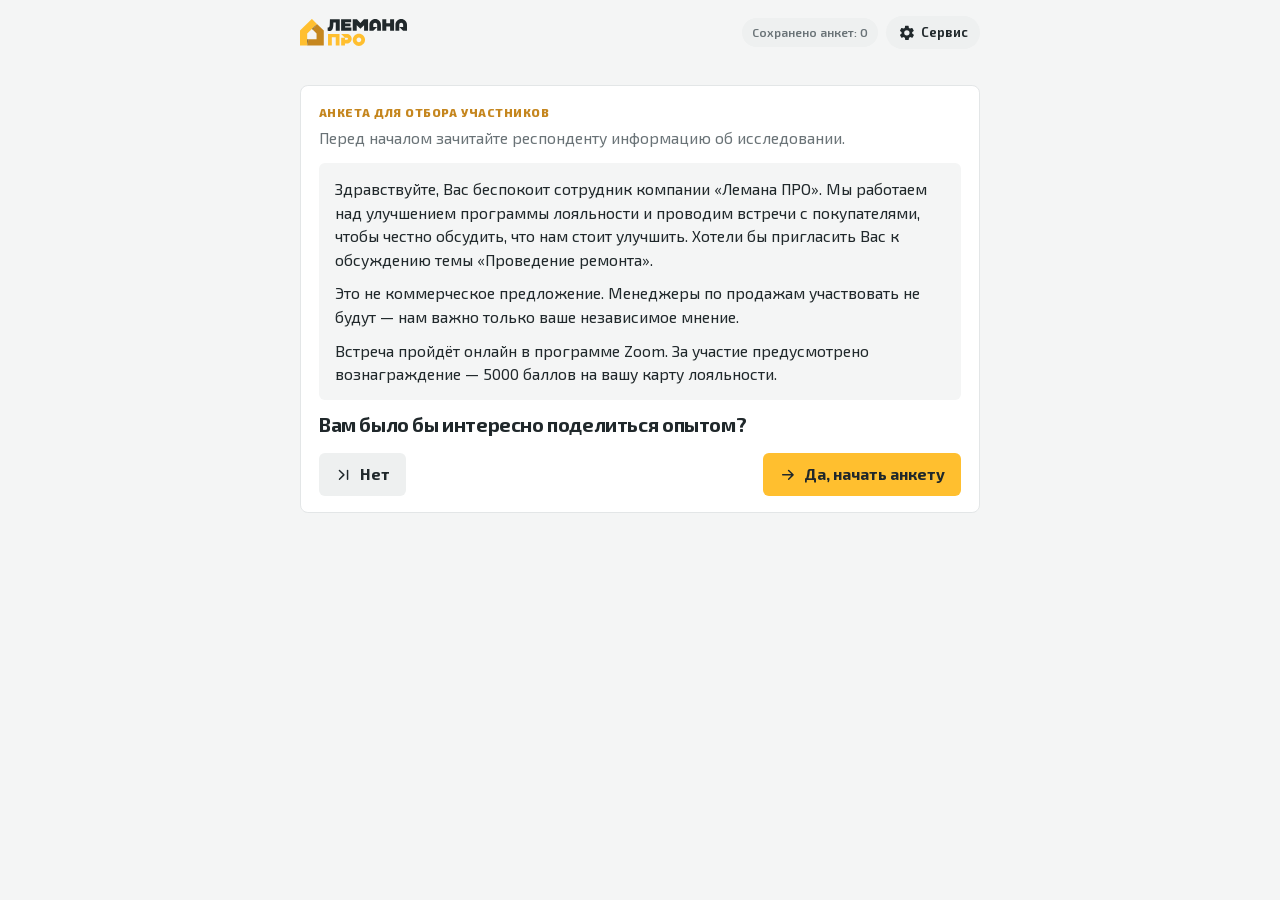
==== commit 86445b5d: "Положить anketa.css рядом с HTML. Пути к шрифтам из корня совпадают с assets/fonts.  Co-authored-by:" ====
--- a/anketa.html
+++ b/anketa.html
@@ -12,7 +12,7 @@
   <link rel="icon" href="favicon-32.png?v=2" type="image/png" sizes="32x32">
   <link rel="icon" href="favicon.svg?v=2" type="image/svg+xml">
   <link rel="apple-touch-icon" href="apple-touch-icon.png?v=2" sizes="180x180">
-  <link rel="stylesheet" href="assets/css/anketa.css">
+  <link rel="stylesheet" href="anketa.css">
 </head>
 <body>
   <main class="shell">
--- a/anketa.css
+++ b/anketa.css
@@ -0,0 +1,1034 @@
+/* Exo 2 — запасной гротеск LumenArt (пока нет Magistral). Локально, офлайн. */
+@font-face {
+  font-family: "Exo 2";
+  font-style: normal;
+  font-weight: 100 900;
+  font-display: swap;
+  src: url("assets/fonts/Exo2-cyrillic-ext.woff2") format("woff2");
+  unicode-range: U+0460-052F, U+1C80-1C8A, U+20B4, U+2DE0-2DFF, U+A640-A69F, U+FE2E-FE2F;
+}
+@font-face {
+  font-family: "Exo 2";
+  font-style: normal;
+  font-weight: 100 900;
+  font-display: swap;
+  src: url("assets/fonts/Exo2-cyrillic.woff2") format("woff2");
+  unicode-range: U+0301, U+0400-045F, U+0490-0491, U+04B0-04B1, U+2116;
+}
+@font-face {
+  font-family: "Exo 2";
+  font-style: normal;
+  font-weight: 100 900;
+  font-display: swap;
+  src: url("assets/fonts/Exo2-latin-ext.woff2") format("woff2");
+  unicode-range: U+0100-02BA, U+02BD-02C5, U+02C7-02CC, U+02CE-02D7, U+02DD-02FF, U+0304, U+0308, U+0329, U+1D00-1DBF, U+1E00-1E9F, U+1EF2-1EFF, U+2020, U+20A0-20AB, U+20AD-20C0, U+2113, U+2C60-2C7F, U+A720-A7FF;
+}
+@font-face {
+  font-family: "Exo 2";
+  font-style: normal;
+  font-weight: 100 900;
+  font-display: swap;
+  src: url("assets/fonts/Exo2-latin.woff2") format("woff2");
+  unicode-range: U+0000-00FF, U+0131, U+0152-0153, U+02BB-02BC, U+02C6, U+02DA, U+02DC, U+0304, U+0308, U+0329, U+2000-206F, U+20AC, U+2122, U+2191, U+2193, U+2212, U+2215, U+FEFF, U+FFFD;
+}
+
+/* Desktop fluid UI: scales from small laptops (~1280) to 2K+; rem everywhere */
+html {
+  font-size: clamp(15.5px, 0.45vw + 10px, 20.5px);
+  -webkit-text-size-adjust: 100%;
+  text-size-adjust: 100%;
+}
+
+:root {
+  --brand: #FFBF2F;
+  --brand-deep: #C5861E;
+  --brand-soft: #FFF6E0;
+  --on-brand: #20282B;
+  --ink: #20282B;
+  --muted: #6A7377;
+  --line: #E3E6E7;
+  --surface: #ffffff;
+  --background: #F4F5F5;
+  --danger: #B42318;
+  --danger-bg: #FFF0EE;
+  --warning: #8A5A00;
+  --warning-bg: #FFF7D6;
+  --chip: #EEF0F0;
+  --chip-hover: #E2E5E6;
+  --hover: #FAFAFA;
+  --input-bg: #ffffff;
+  --control-muted: #F7F8F8;
+  --script-bg: #F4F5F5;
+  --progress-track: #E8EAEA;
+  --switch-off: #D5D9DA;
+  --option-line: #C5CBCD;
+  --option-hover-line: #C9CED0;
+  --strong: #20282B;
+  --on-strong: #ffffff;
+  --focus-ring: rgba(255, 191, 47, .28);
+  --edit-veil: rgba(32, 40, 43, .06);
+  --gate-pass: #1F7A45;
+  --gate-stop: #B42318;
+  --gate-quota: #9A6700;
+
+  --radius: 0.5rem;
+  --radius-sm: 0.375rem;
+  --space: 0.75rem;
+  --control-h: 2.75rem;
+  /* Width in px/vw so it doesn't double-shrink with rem on small desktops */
+  --shell-max: clamp(680px, 48vw, 1040px);
+  --shell-gutter: clamp(24px, 5vw, 120px);
+  --card-pad: clamp(1.1rem, 1.4vw, 1.5rem);
+  --gap: 0.75rem;
+  --gap-sm: 0.5rem;
+  --gap-lg: 1rem;
+
+  --fs-xs: 0.75rem;
+  --fs-sm: 0.8125rem;
+  --fs-md: 0.875rem;
+  --fs-base: 1rem;
+  --fs-lg: 1.0625rem;
+  --fs-xl: 1.25rem;
+  --fs-2xl: 1.5rem;
+  --fs-brand: 1.0625rem;
+  --icon: 1.125rem;
+  --icon-sm: 1rem;
+  --touch: 2.25rem;
+
+  --search-icon: url("data:image/svg+xml,%3Csvg xmlns='http://www.w3.org/2000/svg' width='16' height='16' viewBox='0 0 24 24' fill='none' stroke='%236A7377' stroke-width='2' stroke-linecap='round' stroke-linejoin='round'%3E%3Ccircle cx='11' cy='11' r='7'/%3E%3Cpath d='m20 20-3-3'/%3E%3C/svg%3E");
+  color-scheme: light dark;
+}
+
+@media (prefers-color-scheme: dark) {
+  :root {
+    --brand: #FFBF2F;
+    --brand-deep: #E0A84A;
+    --brand-soft: #3A3426;
+    --on-brand: #20282B;
+    --ink: #E4E8E9;
+    --muted: #9AA4A8;
+    --line: #3C4548;
+    --surface: #2A3134;
+    --background: #1E2426;
+    --danger: #E5736B;
+    --danger-bg: #3A2C2A;
+    --warning: #D6B15A;
+    --warning-bg: #3A3424;
+    --chip: #343C3F;
+    --chip-hover: #3E474A;
+    --hover: #323A3D;
+    --input-bg: #242B2E;
+    --control-muted: #343C3F;
+    --script-bg: #242B2E;
+    --progress-track: #343C3F;
+    --switch-off: #4A5356;
+    --option-line: #5A6366;
+    --option-hover-line: #6A7377;
+    --strong: #E4E8E9;
+    --on-strong: #1E2426;
+    --focus-ring: rgba(255, 191, 47, .22);
+    --edit-veil: rgba(255, 255, 255, .06);
+    --gate-pass: #6BC48A;
+    --gate-stop: #E5736B;
+    --gate-quota: #D6B15A;
+    --search-icon: url("data:image/svg+xml,%3Csvg xmlns='http://www.w3.org/2000/svg' width='16' height='16' viewBox='0 0 24 24' fill='none' stroke='%239AA4A8' stroke-width='2' stroke-linecap='round' stroke-linejoin='round'%3E%3Ccircle cx='11' cy='11' r='7'/%3E%3Cpath d='m20 20-3-3'/%3E%3C/svg%3E");
+  }
+}
+
+* { box-sizing: border-box; }
+
+body {
+  margin: 0;
+  min-height: 100dvh;
+  color: var(--ink);
+  background: var(--background);
+  font-family: "Exo 2", system-ui, sans-serif;
+  font-size: var(--fs-base);
+  line-height: 1.45;
+  -webkit-font-smoothing: antialiased;
+}
+
+button, input, textarea, select { font: inherit; }
+
+.shell {
+  width: min(var(--shell-max), calc(100% - (var(--shell-gutter) * 2)));
+  margin: 0 auto;
+  padding: 1rem 0 1.75rem;
+}
+
+.topbar {
+  display: flex;
+  align-items: center;
+  justify-content: space-between;
+  gap: var(--gap);
+  margin-bottom: 2rem;
+}
+
+.shell-stage {
+  padding-top: 0.25rem;
+}
+
+.brand {
+  display: flex;
+  align-items: center;
+  gap: 0.625rem;
+  min-width: 0;
+  font-weight: 700;
+  font-size: var(--fs-brand);
+  letter-spacing: -.01em;
+}
+
+.brand img {
+  display: block;
+  width: auto;
+  height: 1.75rem;
+  flex: 0 0 auto;
+}
+
+.saved-count {
+  padding: 0.375rem 0.625rem;
+  border: 0;
+  border-radius: 999px;
+  color: var(--muted);
+  background: var(--chip);
+  font-size: var(--fs-xs);
+  font-weight: 600;
+  white-space: nowrap;
+}
+
+.topbar-side {
+  display: flex;
+  flex-wrap: wrap;
+  align-items: center;
+  justify-content: flex-end;
+  gap: var(--gap-sm);
+}
+
+.topbar-tools { display: none; position: relative; }
+.topbar-tools.is-visible { display: block; }
+
+.service-menu { position: relative; }
+
+.service-toggle {
+  display: inline-flex;
+  align-items: center;
+  gap: 0.375rem;
+  min-height: 2.125rem;
+  padding: 0.375rem 0.75rem;
+  border: 0;
+  border-radius: 999px;
+  color: var(--ink);
+  background: var(--chip);
+  cursor: pointer;
+  font-size: var(--fs-sm);
+  font-weight: 650;
+}
+
+.service-toggle svg,
+.service-item svg,
+.button .btn-ico {
+  width: var(--icon);
+  height: var(--icon);
+  flex: 0 0 var(--icon);
+}
+
+.service-item svg { opacity: .9; }
+
+.service-toggle:hover,
+.service-menu.is-open .service-toggle {
+  background: var(--brand-soft);
+}
+
+.service-dropdown {
+  display: none;
+  position: absolute;
+  top: calc(100% + 0.375rem);
+  right: 0;
+  z-index: 20;
+  min-width: 15.5rem;
+  padding: 0.25rem;
+  border: 1px solid var(--line);
+  border-radius: var(--radius);
+  background: var(--surface);
+  box-shadow: 0 0.5rem 1.5rem rgba(32, 40, 43, .10);
+}
+
+.service-menu.is-open .service-dropdown { display: grid; gap: 0.125rem; }
+
+.service-item {
+  display: flex;
+  align-items: center;
+  gap: 0.625rem;
+  width: 100%;
+  padding: 0.625rem;
+  border: 0;
+  border-radius: var(--radius-sm);
+  color: var(--ink);
+  background: transparent;
+  cursor: pointer;
+  text-align: left;
+  font-size: var(--fs-sm);
+  font-weight: 600;
+  line-height: 1.2;
+}
+
+.service-item .btn-ico,
+.service-toggle .btn-ico {
+  width: var(--icon);
+  height: var(--icon);
+  flex: 0 0 var(--icon);
+  display: block;
+}
+
+.service-item:hover { background: var(--brand-soft); }
+.service-item.danger { color: var(--danger); }
+.service-item.danger:hover { background: var(--danger-bg); }
+
+.service-base-block {
+  border-bottom: 1px solid var(--line);
+  margin-bottom: 0.125rem;
+  padding-bottom: 0.25rem;
+}
+
+.service-base-btn-wrap {
+  position: relative;
+}
+
+.service-base-btn {
+  position: relative;
+  z-index: 1;
+  width: 100%;
+}
+
+.service-base-btn.is-ready {
+  padding-right: 2.35rem;
+}
+
+.service-base-badge {
+  flex: 0 0 var(--icon);
+  width: var(--icon);
+  height: var(--icon);
+  display: inline-flex;
+  align-items: center;
+  justify-content: center;
+}
+
+.service-base-badge::after {
+  content: "";
+  width: 0.5rem;
+  height: 0.5rem;
+  border-radius: 50%;
+  background: var(--gate-pass);
+  box-shadow: 0 0 0 0.2rem color-mix(in srgb, var(--gate-pass) 22%, transparent);
+}
+
+.service-base-btn .service-base-label {
+  min-width: 0;
+}
+
+.service-base-clear {
+  position: absolute;
+  top: 50%;
+  right: 0.35rem;
+  z-index: 2;
+  display: inline-flex;
+  align-items: center;
+  justify-content: center;
+  width: 1.75rem;
+  height: 1.75rem;
+  padding: 0;
+  border: 0;
+  border-radius: var(--radius-sm);
+  transform: translateY(-50%);
+  color: var(--danger);
+  background: transparent;
+  cursor: pointer;
+}
+
+.service-base-clear[hidden] {
+  display: none !important;
+}
+
+.service-base-clear:hover {
+  background: var(--danger-bg);
+}
+
+.service-base-clear .btn-ico {
+  width: var(--icon);
+  height: var(--icon);
+  display: block;
+}
+
+.service-base-progress {
+  position: absolute;
+  left: 0.625rem;
+  right: 0.625rem;
+  bottom: 0.2rem;
+  height: 0.125rem;
+  overflow: hidden;
+  border-radius: 999px;
+  background: color-mix(in srgb, var(--line) 80%, transparent);
+  pointer-events: none;
+}
+
+.service-base-progress-bar {
+  height: 100%;
+  width: 0%;
+  border-radius: inherit;
+  background: var(--brand-deep);
+  transition: width 0.18s linear;
+}
+
+.service-base-btn-wrap.is-loading .service-base-progress {
+  display: block;
+}
+
+.service-base-progress[hidden] {
+  display: none !important;
+}
+
+.service-switch {
+  display: flex;
+  align-items: center;
+  justify-content: space-between;
+  gap: var(--gap);
+  width: 100%;
+  padding: 0.625rem;
+  border: 0;
+  border-radius: var(--radius-sm);
+  color: var(--ink);
+  background: transparent;
+  cursor: pointer;
+  text-align: left;
+  font-size: var(--fs-sm);
+  font-weight: 600;
+}
+
+.service-switch:hover { background: var(--brand-soft); }
+
+.switch-track {
+  position: relative;
+  width: 2.25rem;
+  height: 1.375rem;
+  flex: 0 0 auto;
+  border-radius: 999px;
+  background: var(--switch-off);
+  transition: background .15s ease;
+}
+
+.switch-track::after {
+  content: "";
+  position: absolute;
+  top: 0.125rem;
+  left: 0.125rem;
+  width: 1.125rem;
+  height: 1.125rem;
+  border-radius: 50%;
+  background: var(--surface);
+  box-shadow: 0 1px 2px rgba(0, 0, 0, .2);
+  transition: transform .15s ease;
+}
+
+.service-switch.is-on .switch-track {
+  background: var(--brand-deep);
+}
+
+.service-switch.is-on .switch-track::after {
+  transform: translateX(0.875rem);
+}
+
+.progress-wrap { display: none; margin-bottom: 0.625rem; }
+
+.progress-meta {
+  display: flex;
+  justify-content: space-between;
+  margin-bottom: 0.3rem;
+  color: var(--muted);
+  font-size: var(--fs-xs);
+  font-weight: 600;
+}
+
+.progress {
+  height: 0.25rem;
+  overflow: hidden;
+  border-radius: 99px;
+  background: var(--progress-track);
+}
+
+.progress > div {
+  width: 0;
+  height: 100%;
+  border-radius: inherit;
+  background: var(--brand);
+  transition: width .2s ease;
+}
+
+.card {
+  padding: var(--card-pad);
+  padding-bottom: calc(var(--card-pad) - 0.125rem);
+  border: 1px solid var(--line);
+  border-radius: var(--radius);
+  background: var(--surface);
+}
+
+h1, h2 {
+  margin: 0 0 0.625rem;
+  line-height: 1.2;
+  letter-spacing: -.02em;
+  text-wrap: balance;
+}
+h1 { font-size: var(--fs-2xl); }
+h2 { font-size: var(--fs-xl); margin-bottom: 0.875rem; }
+h2.compact-title { font-size: 1.125rem; line-height: 1.35; }
+p { margin: 0 0 0.625rem; }
+
+.eyebrow {
+  margin-bottom: 0.375rem;
+  color: var(--brand-deep);
+  font-weight: 800;
+  letter-spacing: .04em;
+  text-transform: uppercase;
+  font-size: var(--fs-xs);
+}
+
+.lead { color: var(--muted); font-size: var(--fs-base); }
+
+.script {
+  margin: 0.875rem 0;
+  padding: 0.875rem 1rem;
+  border-radius: var(--radius-sm);
+  background: var(--script-bg);
+  color: var(--ink);
+  font-size: var(--fs-base);
+  line-height: 1.5;
+}
+
+.script p { margin: 0 0 0.625rem; }
+.script p:last-child { margin-bottom: 0; }
+
+.script-panel {
+  position: relative;
+  margin: 0.875rem 0;
+}
+
+.script-panel .script {
+  margin: 0;
+  padding-inline-end: 3rem;
+}
+
+.script-edit-btn {
+  position: absolute;
+  top: 0.5rem;
+  right: 0.5rem;
+  z-index: 1;
+  display: grid;
+  place-items: center;
+  width: var(--touch);
+  height: var(--touch);
+  padding: 0;
+  border: 0;
+  border-radius: var(--radius-sm);
+  color: var(--muted);
+  background: transparent;
+  cursor: pointer;
+  transition: background .15s, color .15s, transform .1s;
+}
+
+.script-edit-btn:hover {
+  color: var(--ink);
+  background: var(--edit-veil);
+}
+
+.script-edit-btn:active { transform: scale(0.96); }
+
+.script-panel.is-editing .script-edit-btn {
+  color: var(--ink);
+  background: var(--brand);
+}
+
+.script-panel.is-editing .script-edit-btn:hover {
+  background: #F0B122;
+}
+
+.script-edit-btn .btn-ico {
+  width: var(--icon-sm);
+  height: var(--icon-sm);
+}
+
+.script-editor {
+  display: none;
+  width: 100%;
+  min-height: 10.5rem;
+  max-height: min(52dvh, 22.5rem);
+  padding: 0.875rem 3rem 0.875rem 1rem;
+  border: 0;
+  border-radius: var(--radius-sm);
+  outline: none;
+  color: var(--ink);
+  background: var(--script-bg);
+  resize: none;
+  overflow: auto;
+  font: inherit;
+  font-size: var(--fs-base);
+  line-height: 1.5;
+  box-shadow: inset 0 0 0 2px rgba(255, 191, 47, .55);
+}
+
+.script-panel.is-editing .script-view { display: none; }
+.script-panel.is-editing .script-editor { display: block; }
+
+.btn-ico {
+  width: var(--icon);
+  height: var(--icon);
+  flex: 0 0 auto;
+  display: block;
+}
+
+.instruction {
+  margin: -0.25rem 0 0.75rem;
+  padding: 0.5rem 0.625rem;
+  border-radius: var(--radius-sm);
+  color: var(--warning);
+  background: var(--warning-bg);
+  font-size: var(--fs-sm);
+  font-weight: 600;
+}
+
+.field-label {
+  display: block;
+  margin-bottom: 0.375rem;
+  font-weight: 700;
+  font-size: var(--fs-sm);
+}
+
+.client-base {
+  margin: 0 0 1.125rem;
+  padding: var(--gap);
+  border: 1px solid var(--line);
+  border-radius: var(--radius);
+  background: var(--control-muted);
+}
+
+.client-lookup-field {
+  position: relative;
+}
+
+.client-lookup-field input {
+  padding-right: 2.75rem;
+}
+
+.client-lookup-actions {
+  position: absolute;
+  top: 50%;
+  right: 0.25rem;
+  z-index: 1;
+  display: flex;
+  align-items: center;
+  gap: 0.125rem;
+  transform: translateY(-50%);
+}
+
+.client-lookup-clear,
+.client-lookup-hint {
+  display: inline-flex;
+  align-items: center;
+  justify-content: center;
+  width: calc(var(--control-h) - 0.5rem);
+  height: calc(var(--control-h) - 0.5rem);
+  padding: 0;
+  border: 0;
+  border-radius: var(--radius-sm);
+  color: var(--ink);
+  background: transparent;
+}
+
+.client-lookup-clear {
+  cursor: pointer;
+}
+
+.client-lookup-hint {
+  pointer-events: none;
+}
+
+.client-lookup-clear[hidden],
+.client-lookup-hint[hidden] {
+  display: none !important;
+}
+
+.client-lookup-clear:hover {
+  background: var(--chip);
+  color: var(--ink);
+}
+
+.client-lookup-clear:focus-visible {
+  outline: none;
+  box-shadow: 0 0 0 0.2rem var(--focus-ring);
+}
+
+.client-lookup-clear .btn-ico,
+.client-lookup-hint .btn-ico {
+  width: var(--icon);
+  height: var(--icon);
+  margin: 0;
+}
+
+.client-preview {
+  margin-top: 0.625rem;
+  padding: 0.625rem 0.75rem;
+  border-radius: var(--radius-sm);
+  background: var(--surface);
+  border: 1px solid var(--line);
+  font-size: var(--fs-md);
+  line-height: 1.45;
+}
+
+.client-preview.is-error {
+  border-color: #f0c4bf;
+  background: var(--danger-bg);
+  color: var(--danger);
+  font-weight: 600;
+}
+
+.client-preview dl {
+  margin: 0;
+  display: grid;
+  grid-template-columns: auto 1fr;
+  gap: 0.25rem 0.75rem;
+}
+
+.client-preview dt {
+  color: var(--muted);
+  font-weight: 600;
+  font-size: var(--fs-xs);
+}
+
+.client-preview dd {
+  margin: 0;
+  font-weight: 700;
+  color: var(--ink);
+}
+
+.client-preview .local-time {
+  font-variant-numeric: tabular-nums;
+  letter-spacing: 0.02em;
+}
+
+input[type="text"],
+input[type="tel"],
+input[type="number"],
+select,
+textarea {
+  width: 100%;
+  min-height: var(--control-h);
+  padding: 0.625rem 0.75rem;
+  border: 1px solid var(--line);
+  border-radius: var(--radius-sm);
+  outline: none;
+  color: var(--ink);
+  background: var(--input-bg);
+  transition: border-color .15s, box-shadow .15s;
+}
+
+input:focus:not([type="radio"]):not([type="checkbox"]),
+select:focus,
+textarea:focus {
+  border-color: var(--brand-deep);
+  box-shadow: 0 0 0 0.2rem var(--focus-ring);
+}
+
+.option input[type="radio"],
+.option input[type="checkbox"] {
+  appearance: none;
+  -webkit-appearance: none;
+  width: var(--icon);
+  height: var(--icon);
+  margin: 0.05rem 0 0;
+  padding: 0;
+  border: 1.5px solid var(--option-line);
+  background: var(--input-bg);
+  box-shadow: none;
+  flex: 0 0 auto;
+}
+
+.option input[type="radio"] { border-radius: 50%; }
+
+.option input[type="checkbox"] { border-radius: 0.25rem; }
+
+.option input[type="radio"]:checked {
+  border-color: var(--brand-deep);
+  background:
+    radial-gradient(circle at center, var(--brand-deep) 0 0.3rem, var(--input-bg) 0.34rem);
+}
+
+.option input[type="checkbox"]:checked {
+  border-color: var(--brand-deep);
+  background-color: var(--brand);
+  background-image: url("data:image/svg+xml,%3Csvg xmlns='http://www.w3.org/2000/svg' viewBox='0 0 16 16'%3E%3Cpath fill='none' stroke='%2320282B' stroke-width='2.2' stroke-linecap='round' stroke-linejoin='round' d='M3.5 8.5 6.5 11.5 12.5 4.5'/%3E%3C/svg%3E");
+  background-position: center;
+  background-repeat: no-repeat;
+  background-size: 0.75rem 0.75rem;
+}
+
+.option input[type="radio"]:focus-visible,
+.option input[type="checkbox"]:focus-visible {
+  outline: none;
+  box-shadow: 0 0 0 0.2rem rgba(255, 191, 47, .35);
+}
+
+textarea { min-height: 6.875rem; resize: vertical; }
+
+.phone-row {
+  display: flex;
+  align-items: center;
+  gap: var(--gap-sm);
+}
+
+.phone-prefix {
+  display: grid;
+  place-items: center;
+  min-height: var(--control-h);
+  padding: 0 0.75rem;
+  border: 1px solid var(--line);
+  border-radius: var(--radius-sm);
+  background: var(--control-muted);
+  font-weight: 700;
+}
+
+.options { display: grid; gap: var(--gap-sm); }
+
+.option {
+  display: flex;
+  align-items: flex-start;
+  gap: 0.625rem;
+  padding: 0.625rem 0.75rem;
+  border: 1px solid var(--line);
+  border-radius: var(--radius-sm);
+  cursor: pointer;
+  transition: border-color .15s, background .15s;
+}
+
+.option:hover { border-color: var(--option-hover-line); background: var(--hover); }
+
+.option:has(input:checked) {
+  border-color: var(--brand-deep);
+  background: var(--brand-soft);
+}
+
+.option-body {
+  display: flex;
+  flex: 1;
+  align-items: center;
+  justify-content: space-between;
+  gap: 0.625rem;
+  min-width: 0;
+  line-height: 1.35;
+}
+
+.option-label { color: var(--ink); font-weight: 600; }
+
+.option-meta {
+  display: inline-flex;
+  align-items: center;
+  gap: 0.3rem;
+  color: var(--muted);
+  font-size: var(--fs-xs);
+  font-weight: 500;
+  font-variant-numeric: tabular-nums;
+  line-height: 1.3;
+  cursor: help;
+}
+
+.option-meta svg {
+  width: 0.875rem;
+  height: 0.875rem;
+  flex: 0 0 auto;
+}
+
+.option-meta.is-pass { color: var(--gate-pass); }
+.option-meta.is-stop { color: var(--gate-stop); }
+.option-meta.is-quota { color: var(--gate-quota); }
+
+.search-select {
+  position: relative;
+}
+
+.search-select-input {
+  width: 100%;
+  min-height: var(--control-h);
+  padding: 0.625rem 2.5rem 0.625rem 0.75rem;
+  border: 1px solid var(--line);
+  border-radius: var(--radius-sm);
+  outline: none;
+  color: var(--ink);
+  background-color: var(--input-bg);
+  background-image: var(--search-icon);
+  background-repeat: no-repeat;
+  background-position: right 0.75rem center;
+  background-size: 1rem;
+}
+
+.search-select.has-value .search-select-input {
+  background-image: none;
+}
+
+.search-select-input:focus {
+  border-color: var(--brand-deep);
+  box-shadow: 0 0 0 0.2rem var(--focus-ring);
+}
+
+.search-select-clear {
+  position: absolute;
+  top: 50%;
+  right: 0.375rem;
+  z-index: 2;
+  display: none;
+  place-items: center;
+  width: 2rem;
+  height: 2rem;
+  padding: 0;
+  border: 0;
+  border-radius: var(--radius-sm);
+  color: var(--muted);
+  background: transparent;
+  cursor: pointer;
+  transform: translateY(-50%);
+  transition: background .15s, color .15s, transform .1s;
+}
+
+.search-select.has-value .search-select-clear {
+  display: grid;
+}
+
+.search-select-clear:hover {
+  color: var(--ink);
+  background: var(--edit-veil);
+}
+
+.search-select-clear:active { transform: translateY(-50%) scale(0.96); }
+
+.search-select-clear .btn-ico {
+  width: var(--icon-sm);
+  height: var(--icon-sm);
+}
+
+.search-select-list {
+  position: absolute;
+  top: calc(100% + 0.25rem);
+  left: 0;
+  right: 0;
+  z-index: 15;
+  max-height: 13.75rem;
+  overflow: auto;
+  padding: 0.25rem;
+  border: 1px solid var(--line);
+  border-radius: var(--radius-sm);
+  background: var(--surface);
+  box-shadow: 0 0.5rem 1.25rem rgba(0, 0, 0, .18);
+}
+
+.search-select-option {
+  display: flex;
+  align-items: center;
+  justify-content: space-between;
+  gap: 0.625rem;
+  width: 100%;
+  padding: 0.625rem 0.75rem;
+  border: 0;
+  border-radius: 0.25rem;
+  color: var(--ink);
+  background: transparent;
+  cursor: pointer;
+  text-align: left;
+  font-size: var(--fs-md);
+  font-weight: 600;
+}
+
+.search-select-option .option-meta { flex: 0 0 auto; white-space: nowrap; }
+
+.search-select-option:hover,
+.search-select-option.is-active {
+  background: var(--brand-soft);
+}
+
+.search-select-option.is-selected {
+  color: var(--on-brand);
+  background: var(--brand);
+}
+
+.search-select-empty {
+  padding: 0.625rem 0.75rem;
+  color: var(--muted);
+  font-size: var(--fs-sm);
+}
+
+.quota {
+  display: block;
+  margin-top: 0.2rem;
+  color: var(--warning);
+  font-size: var(--fs-xs);
+  font-weight: 700;
+}
+
+.error {
+  min-height: 1.125rem;
+  margin-top: 0.5rem;
+  color: var(--danger);
+  font-size: var(--fs-sm);
+  font-weight: 650;
+}
+
+.actions {
+  display: flex;
+  justify-content: space-between;
+  gap: 0.625rem;
+  margin-top: 1rem;
+}
+
+.button {
+  display: inline-flex;
+  align-items: center;
+  justify-content: center;
+  gap: var(--gap-sm);
+  min-height: var(--control-h);
+  padding: 0.625rem 1rem;
+  border: 0;
+  border-radius: var(--radius-sm);
+  cursor: pointer;
+  font-weight: 700;
+  font-size: var(--fs-base);
+  transition: background .15s, opacity .15s, transform .1s;
+}
+
+.button:active { transform: scale(0.98); }
+.primary { color: var(--on-brand); background: var(--brand); }
+.primary:hover { background: #F0B122; }
+.secondary { color: var(--ink); background: var(--chip); }
+.secondary:hover { background: var(--chip-hover); }
+.export { color: var(--on-strong); background: var(--strong); }
+.export:hover { filter: brightness(1.08); }
+.danger-btn { color: #fff; background: var(--danger); }
+.danger-btn:hover { filter: brightness(1.08); }
+.button:disabled { cursor: not-allowed; opacity: .45; transform: none; }
+
+.result-reason {
+  padding: 0.625rem 0.75rem;
+  border-radius: var(--radius-sm);
+  background: var(--control-muted);
+  border: 1px solid var(--line);
+}
+.result-actions { display: flex; flex-wrap: wrap; gap: 0.625rem; margin-top: 1rem; }
+
+/* Wide desktops: slightly wider reading column */
+@media (min-width: 90rem) {
+  :root {
+    --shell-max: clamp(780px, 42vw, 1120px);
+    --shell-gutter: clamp(40px, 8vw, 160px);
+  }
+}
+
+@media (min-width: 120rem) {
+  :root {
+    --shell-max: clamp(860px, 38vw, 1200px);
+  }
+}
+  
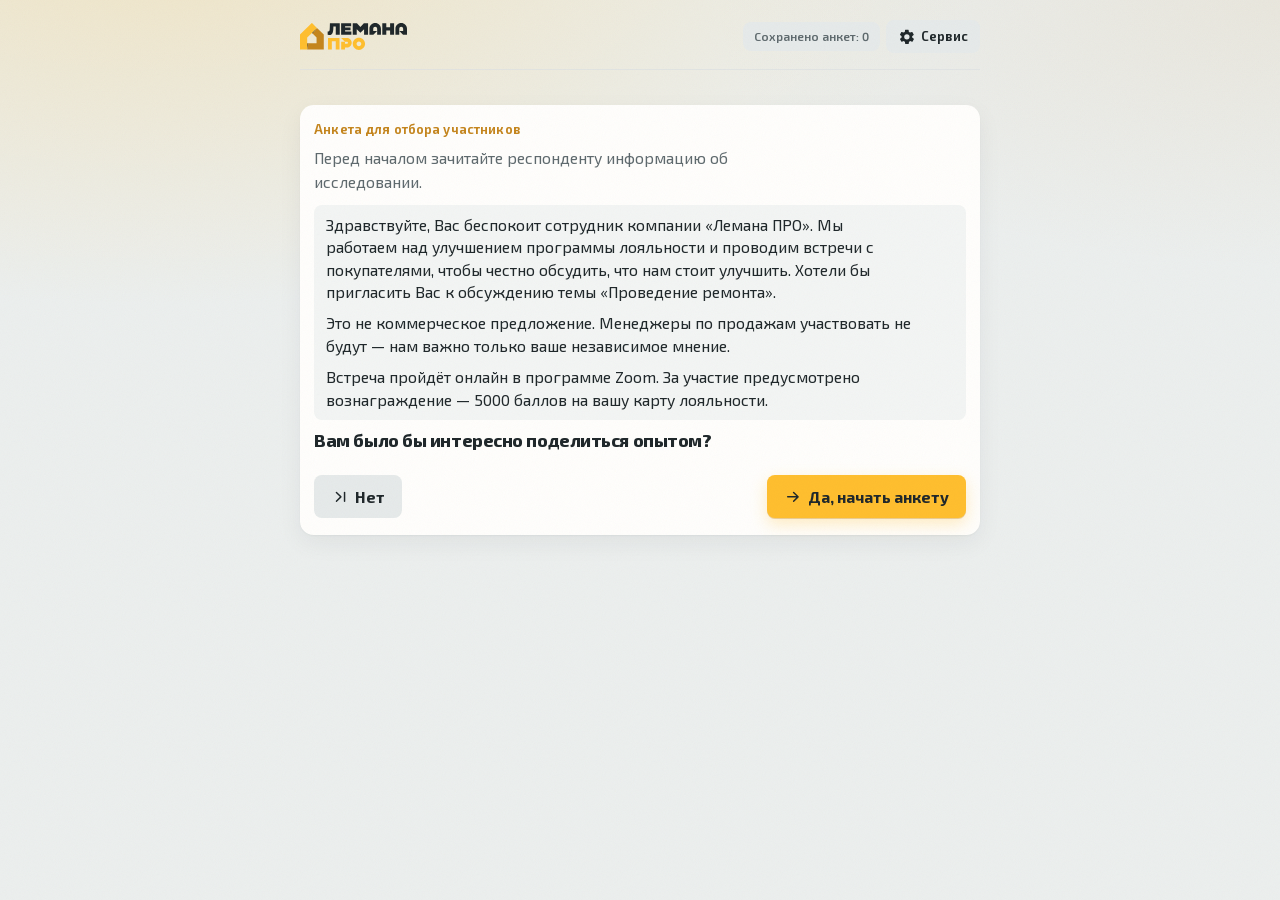
==== commit ec506a51: "Обновить визуал скринера и добавить панель квот. Taste-редизайн без left-rail, анимация смены шагов " ====
--- a/anketa.html
+++ b/anketa.html
@@ -14,7 +14,8 @@
   <link rel="apple-touch-icon" href="apple-touch-icon.png?v=2" sizes="180x180">
   <link rel="stylesheet" href="anketa.css">
 </head>
-<body>
+  <body>
+  <a class="skip-link" href="#app">К анкете</a>
   <main class="shell">
     <div class="topbar">
       <div class="brand">
@@ -41,6 +42,10 @@
                 <span>Упрощённые текстовки</span>
                 <span class="switch-track" aria-hidden="true"></span>
               </button>
+              <button type="button" class="service-switch" id="quotasToggle" role="menuitemcheckbox" aria-checked="false">
+                <span>Показать квоты</span>
+                <span class="switch-track" aria-hidden="true"></span>
+              </button>
               <button type="button" class="service-item danger" id="resetShiftStart" role="menuitem">Очистить данные анкет</button>
             </div>
           </div>
@@ -60,6 +65,14 @@
     </div>
   </main>
 
+  <aside class="quotas-panel" id="quotasPanel" hidden>
+    <div class="quotas-panel-head">
+      <h2 class="quotas-panel-title">Квоты</h2>
+      <button type="button" class="quotas-panel-close" id="quotasPanelClose" title="Закрыть" aria-label="Закрыть панель квот"></button>
+    </div>
+    <div class="quotas-panel-body" id="quotasPanelBody"></div>
+  </aside>
+
   <script src="vendor/xlsx.full.min.js"></script>
   <script type="module" src="js/anketa.js"></script>
 </body>
--- a/anketa.css
+++ b/anketa.css
@@ -45,57 +45,65 @@
   --brand-soft: #FFF6E0;
   --on-brand: #20282B;
   --ink: #20282B;
-  --muted: #6A7377;
-  --line: #E3E6E7;
-  --surface: #ffffff;
-  --background: #F4F5F5;
+  --muted: #5F6A6E;
+  --line: #DDE2E3;
+  --surface: #FFFEFC;
+  --background: #ECEFEE;
   --danger: #B42318;
   --danger-bg: #FFF0EE;
   --warning: #8A5A00;
   --warning-bg: #FFF7D6;
-  --chip: #EEF0F0;
-  --chip-hover: #E2E5E6;
-  --hover: #FAFAFA;
-  --input-bg: #ffffff;
-  --control-muted: #F7F8F8;
-  --script-bg: #F4F5F5;
-  --progress-track: #E8EAEA;
-  --switch-off: #D5D9DA;
-  --option-line: #C5CBCD;
-  --option-hover-line: #C9CED0;
+  --chip: #E6EAEA;
+  --chip-hover: #DCE1E2;
+  --hover: #F7F8F7;
+  --input-bg: #FFFEFC;
+  --control-muted: #F2F4F4;
+  --script-bg: #F3F5F4;
+  --progress-track: #DCE1E2;
+  --switch-off: #C5CBCD;
+  --option-line: #B8C0C2;
+  --option-hover-line: #A8B1B4;
   --strong: #20282B;
   --on-strong: #ffffff;
-  --focus-ring: rgba(255, 191, 47, .28);
+  --focus-ring: rgba(255, 191, 47, .32);
   --edit-veil: rgba(32, 40, 43, .06);
   --gate-pass: #1F7A45;
   --gate-stop: #B42318;
   --gate-quota: #9A6700;
 
-  --radius: 0.5rem;
-  --radius-sm: 0.375rem;
+  /* Soft radius system: cards soft, controls tighter, no pills */
+  --radius: 0.875rem;
+  --radius-sm: 0.5rem;
+  --radius-xs: 0.375rem;
   --space: 0.75rem;
   --control-h: 2.75rem;
   /* Width in px/vw so it doesn't double-shrink with rem on small desktops */
   --shell-max: clamp(680px, 48vw, 1040px);
   --shell-gutter: clamp(24px, 5vw, 120px);
-  --card-pad: clamp(1.1rem, 1.4vw, 1.5rem);
+  --card-pad: clamp(1.25rem, 1.6vw, 1.75rem);
   --gap: 0.75rem;
   --gap-sm: 0.5rem;
   --gap-lg: 1rem;
+
+  --shadow-tint: 32, 40, 43;
+  --elev-1: 0 1px 2px rgba(var(--shadow-tint), .04), 0 8px 24px rgba(var(--shadow-tint), .06);
+  --elev-2: 0 2px 4px rgba(var(--shadow-tint), .05), 0 16px 40px rgba(var(--shadow-tint), .1);
+  --ease-out: cubic-bezier(0.22, 1, 0.36, 1);
+  --ease-press: cubic-bezier(0.32, 0.72, 0, 1);
 
   --fs-xs: 0.75rem;
   --fs-sm: 0.8125rem;
   --fs-md: 0.875rem;
   --fs-base: 1rem;
   --fs-lg: 1.0625rem;
-  --fs-xl: 1.25rem;
-  --fs-2xl: 1.5rem;
+  --fs-xl: 1.3125rem;
+  --fs-2xl: 1.625rem;
   --fs-brand: 1.0625rem;
   --icon: 1.125rem;
   --icon-sm: 1rem;
   --touch: 2.25rem;
 
-  --search-icon: url("data:image/svg+xml,%3Csvg xmlns='http://www.w3.org/2000/svg' width='16' height='16' viewBox='0 0 24 24' fill='none' stroke='%236A7377' stroke-width='2' stroke-linecap='round' stroke-linejoin='round'%3E%3Ccircle cx='11' cy='11' r='7'/%3E%3Cpath d='m20 20-3-3'/%3E%3C/svg%3E");
+  --search-icon: url("data:image/svg+xml,%3Csvg xmlns='http://www.w3.org/2000/svg' width='16' height='16' viewBox='0 0 24 24' fill='none' stroke='%235F6A6E' stroke-width='2' stroke-linecap='round' stroke-linejoin='round'%3E%3Ccircle cx='11' cy='11' r='7'/%3E%3Cpath d='m20 20-3-3'/%3E%3C/svg%3E");
   color-scheme: light dark;
 }
 
@@ -109,7 +117,7 @@
     --muted: #9AA4A8;
     --line: #3C4548;
     --surface: #2A3134;
-    --background: #1E2426;
+    --background: #1A1F21;
     --danger: #E5736B;
     --danger-bg: #3A2C2A;
     --warning: #D6B15A;
@@ -131,6 +139,9 @@
     --gate-pass: #6BC48A;
     --gate-stop: #E5736B;
     --gate-quota: #D6B15A;
+    --shadow-tint: 0, 0, 0;
+    --elev-1: 0 1px 2px rgba(0, 0, 0, .25), 0 8px 28px rgba(0, 0, 0, .35);
+    --elev-2: 0 2px 6px rgba(0, 0, 0, .3), 0 18px 48px rgba(0, 0, 0, .45);
     --search-icon: url("data:image/svg+xml,%3Csvg xmlns='http://www.w3.org/2000/svg' width='16' height='16' viewBox='0 0 24 24' fill='none' stroke='%239AA4A8' stroke-width='2' stroke-linecap='round' stroke-linejoin='round'%3E%3Ccircle cx='11' cy='11' r='7'/%3E%3Cpath d='m20 20-3-3'/%3E%3C/svg%3E");
   }
 }
@@ -138,22 +149,80 @@
 * { box-sizing: border-box; }
 
 body {
+  position: relative;
   margin: 0;
   min-height: 100dvh;
   color: var(--ink);
-  background: var(--background);
+  background:
+    radial-gradient(120% 80% at 12% -10%, color-mix(in srgb, var(--brand) 22%, transparent), transparent 55%),
+    radial-gradient(90% 60% at 100% 0%, color-mix(in srgb, var(--brand-deep) 8%, transparent), transparent 50%),
+    var(--background);
   font-family: "Exo 2", system-ui, sans-serif;
   font-size: var(--fs-base);
-  line-height: 1.45;
+  line-height: 1.5;
   -webkit-font-smoothing: antialiased;
 }
 
+/* Subtle grain — breaks flat digital surfaces without competing with content */
+body::before {
+  content: "";
+  position: fixed;
+  inset: 0;
+  z-index: 1000;
+  pointer-events: none;
+  opacity: 0.045;
+  mix-blend-mode: multiply;
+  background-image: url("data:image/svg+xml,%3Csvg viewBox='0 0 200 200' xmlns='http://www.w3.org/2000/svg'%3E%3Cfilter id='n'%3E%3CfeTurbulence type='fractalNoise' baseFrequency='0.85' numOctaves='4' stitchTiles='stitch'/%3E%3C/filter%3E%3Crect width='100%25' height='100%25' filter='url(%23n)'/%3E%3C/svg%3E");
+  background-size: 160px 160px;
+}
+
+@media (prefers-color-scheme: dark) {
+  body::before {
+    opacity: 0.07;
+    mix-blend-mode: soft-light;
+  }
+}
+
+@media (prefers-reduced-motion: reduce) {
+  *,
+  *::before,
+  *::after {
+    animation-duration: 0.01ms !important;
+    animation-iteration-count: 1 !important;
+    transition-duration: 0.01ms !important;
+  }
+}
+
+.skip-link {
+  position: absolute;
+  top: 0.5rem;
+  left: 0.5rem;
+  z-index: 1001;
+  padding: 0.5rem 0.875rem;
+  border-radius: var(--radius-sm);
+  color: var(--on-brand);
+  background: var(--brand);
+  font-weight: 700;
+  font-size: var(--fs-sm);
+  text-decoration: none;
+  transform: translateY(-150%);
+  transition: transform 0.2s var(--ease-out);
+}
+
+.skip-link:focus {
+  transform: translateY(0);
+  outline: none;
+  box-shadow: 0 0 0 0.2rem var(--focus-ring);
+}
+
 button, input, textarea, select { font: inherit; }
 
 .shell {
+  position: relative;
+  z-index: 1;
   width: min(var(--shell-max), calc(100% - (var(--shell-gutter) * 2)));
   margin: 0 auto;
-  padding: 1rem 0 1.75rem;
+  padding: 1.25rem 0 2.25rem;
 }
 
 .topbar {
@@ -161,11 +230,13 @@
   align-items: center;
   justify-content: space-between;
   gap: var(--gap);
-  margin-bottom: 2rem;
+  margin-bottom: 1.75rem;
+  padding-bottom: 1rem;
+  border-bottom: 1px solid color-mix(in srgb, var(--line) 70%, transparent);
 }
 
 .shell-stage {
-  padding-top: 0.25rem;
+  padding-top: 0.5rem;
 }
 
 .brand {
@@ -186,13 +257,14 @@
 }
 
 .saved-count {
-  padding: 0.375rem 0.625rem;
-  border: 0;
-  border-radius: 999px;
+  padding: 0.375rem 0.7rem;
+  border: 0;
+  border-radius: var(--radius-sm);
   color: var(--muted);
   background: var(--chip);
   font-size: var(--fs-xs);
   font-weight: 600;
+  font-variant-numeric: tabular-nums;
   white-space: nowrap;
 }
 
@@ -216,12 +288,17 @@
   min-height: 2.125rem;
   padding: 0.375rem 0.75rem;
   border: 0;
-  border-radius: 999px;
+  border-radius: var(--radius-sm);
   color: var(--ink);
   background: var(--chip);
   cursor: pointer;
   font-size: var(--fs-sm);
   font-weight: 650;
+  transition: background 0.2s var(--ease-out), transform 0.15s var(--ease-press);
+}
+
+.service-toggle:active {
+  transform: scale(0.98);
 }
 
 .service-toggle svg,
@@ -246,11 +323,11 @@
   right: 0;
   z-index: 20;
   min-width: 15.5rem;
-  padding: 0.25rem;
+  padding: 0.35rem;
   border: 1px solid var(--line);
   border-radius: var(--radius);
   background: var(--surface);
-  box-shadow: 0 0.5rem 1.5rem rgba(32, 40, 43, .10);
+  box-shadow: var(--elev-2);
 }
 
 .service-menu.is-open .service-dropdown { display: grid; gap: 0.125rem; }
@@ -366,7 +443,7 @@
   bottom: 0.2rem;
   height: 0.125rem;
   overflow: hidden;
-  border-radius: 999px;
+  border-radius: var(--radius-xs);
   background: color-mix(in srgb, var(--line) 80%, transparent);
   pointer-events: none;
 }
@@ -437,21 +514,23 @@
   transform: translateX(0.875rem);
 }
 
-.progress-wrap { display: none; margin-bottom: 0.625rem; }
+.progress-wrap { display: none; margin-bottom: 0.85rem; }
 
 .progress-meta {
   display: flex;
   justify-content: space-between;
-  margin-bottom: 0.3rem;
+  margin-bottom: 0.4rem;
   color: var(--muted);
   font-size: var(--fs-xs);
   font-weight: 600;
+  font-variant-numeric: tabular-nums;
+  letter-spacing: 0.01em;
 }
 
 .progress {
-  height: 0.25rem;
+  height: 0.35rem;
   overflow: hidden;
-  border-radius: 99px;
+  border-radius: var(--radius-xs);
   background: var(--progress-track);
 }
 
@@ -459,48 +538,77 @@
   width: 0;
   height: 100%;
   border-radius: inherit;
-  background: var(--brand);
-  transition: width .2s ease;
+  background: linear-gradient(90deg, var(--brand-deep), var(--brand));
+  transition: width 0.35s var(--ease-out);
 }
 
 .card {
   padding: var(--card-pad);
-  padding-bottom: calc(var(--card-pad) - 0.125rem);
-  border: 1px solid var(--line);
+  padding-bottom: calc(var(--card-pad) + 0.15rem);
+  border: 0;
   border-radius: var(--radius);
   background: var(--surface);
+  box-shadow: var(--elev-1);
+}
+
+.card.is-step-enter {
+  animation: step-enter 0.32s var(--ease-out) both;
+}
+
+@keyframes step-enter {
+  from {
+    opacity: 0;
+    transform: translateY(10px);
+  }
+  to {
+    opacity: 1;
+    transform: translateY(0);
+  }
+}
+
+@media (prefers-reduced-motion: reduce) {
+  .card.is-step-enter {
+    animation: none;
+  }
 }
 
 h1, h2 {
   margin: 0 0 0.625rem;
-  line-height: 1.2;
-  letter-spacing: -.02em;
+  line-height: 1.18;
+  letter-spacing: -.025em;
+  font-weight: 750;
   text-wrap: balance;
 }
 h1 { font-size: var(--fs-2xl); }
 h2 { font-size: var(--fs-xl); margin-bottom: 0.875rem; }
-h2.compact-title { font-size: 1.125rem; line-height: 1.35; }
-p { margin: 0 0 0.625rem; }
+h2.compact-title { font-size: 1.125rem; line-height: 1.35; letter-spacing: -.015em; }
+p { margin: 0 0 0.625rem; max-width: 65ch; }
 
 .eyebrow {
-  margin-bottom: 0.375rem;
+  margin-bottom: 0.45rem;
   color: var(--brand-deep);
-  font-weight: 800;
-  letter-spacing: .04em;
-  text-transform: uppercase;
-  font-size: var(--fs-xs);
-}
-
-.lead { color: var(--muted); font-size: var(--fs-base); }
+  font-weight: 650;
+  letter-spacing: 0.01em;
+  text-transform: none;
+  font-size: var(--fs-sm);
+}
+
+.lead {
+  color: var(--muted);
+  font-size: var(--fs-base);
+  line-height: 1.55;
+  max-width: 58ch;
+}
 
 .script {
   margin: 0.875rem 0;
   padding: 0.875rem 1rem;
+  border: 0;
   border-radius: var(--radius-sm);
   background: var(--script-bg);
   color: var(--ink);
   font-size: var(--fs-base);
-  line-height: 1.5;
+  line-height: 1.55;
 }
 
 .script p { margin: 0 0 0.625rem; }
@@ -513,7 +621,7 @@
 
 .script-panel .script {
   margin: 0;
-  padding-inline-end: 3rem;
+  padding-inline-end: calc(var(--touch) + 1rem);
 }
 
 .script-edit-btn {
@@ -531,7 +639,7 @@
   color: var(--muted);
   background: transparent;
   cursor: pointer;
-  transition: background .15s, color .15s, transform .1s;
+  transition: background .2s var(--ease-out), color .2s var(--ease-out), transform .15s var(--ease-press);
 }
 
 .script-edit-btn:hover {
@@ -586,8 +694,9 @@
 
 .instruction {
   margin: -0.25rem 0 0.75rem;
-  padding: 0.5rem 0.625rem;
-  border-radius: var(--radius-sm);
+  padding: 0.55rem 0.75rem;
+  border-radius: var(--radius-sm);
+  border: 0;
   color: var(--warning);
   background: var(--warning-bg);
   font-size: var(--fs-sm);
@@ -602,11 +711,12 @@
 }
 
 .client-base {
-  margin: 0 0 1.125rem;
-  padding: var(--gap);
-  border: 1px solid var(--line);
-  border-radius: var(--radius);
+  margin: 0 0 0.85rem;
+  padding: 0.7rem 0.85rem;
+  border: 0;
+  border-radius: var(--radius-sm);
   background: var(--control-muted);
+  box-shadow: inset 0 0 0 1px color-mix(in srgb, var(--line) 80%, transparent);
 }
 
 .client-lookup-field {
@@ -673,13 +783,14 @@
 }
 
 .client-preview {
-  margin-top: 0.625rem;
-  padding: 0.625rem 0.75rem;
-  border-radius: var(--radius-sm);
+  margin-top: 0.5rem;
+  padding: 0.55rem 0.7rem;
+  border-radius: var(--radius-xs);
   background: var(--surface);
-  border: 1px solid var(--line);
-  font-size: var(--fs-md);
-  line-height: 1.45;
+  border: 0;
+  box-shadow: inset 0 0 0 1px var(--line);
+  font-size: var(--fs-sm);
+  line-height: 1.35;
 }
 
 .client-preview.is-error {
@@ -693,7 +804,7 @@
   margin: 0;
   display: grid;
   grid-template-columns: auto 1fr;
-  gap: 0.25rem 0.75rem;
+  gap: 0.125rem 0.625rem;
 }
 
 .client-preview dt {
@@ -726,7 +837,7 @@
   outline: none;
   color: var(--ink);
   background: var(--input-bg);
-  transition: border-color .15s, box-shadow .15s;
+  transition: border-color 0.2s var(--ease-out), box-shadow 0.2s var(--ease-out);
 }
 
 input:focus:not([type="radio"]):not([type="checkbox"]),
@@ -777,6 +888,14 @@
 
 textarea { min-height: 6.875rem; resize: vertical; }
 
+.secondary-question {
+  display: block;
+  margin: 1rem 0 0.375rem;
+  color: var(--ink);
+  font-size: var(--fs-base);
+  font-weight: 700;
+}
+
 .phone-row {
   display: flex;
   align-items: center;
@@ -794,24 +913,32 @@
   font-weight: 700;
 }
 
-.options { display: grid; gap: var(--gap-sm); }
+.options { display: grid; gap: 0.55rem; }
 
 .option {
   display: flex;
   align-items: flex-start;
-  gap: 0.625rem;
-  padding: 0.625rem 0.75rem;
+  gap: 0.7rem;
+  padding: 0.7rem 0.85rem;
   border: 1px solid var(--line);
   border-radius: var(--radius-sm);
   cursor: pointer;
-  transition: border-color .15s, background .15s;
-}
-
-.option:hover { border-color: var(--option-hover-line); background: var(--hover); }
+  transition: border-color 0.2s var(--ease-out), background 0.2s var(--ease-out), box-shadow 0.2s var(--ease-out), transform 0.15s var(--ease-press);
+}
+
+.option:hover {
+  border-color: var(--option-hover-line);
+  background: var(--hover);
+}
+
+.option:active {
+  transform: scale(0.995);
+}
 
 .option:has(input:checked) {
-  border-color: var(--brand-deep);
+  border-color: color-mix(in srgb, var(--brand-deep) 70%, var(--line));
   background: var(--brand-soft);
+  box-shadow: inset 0 0 0 1px color-mix(in srgb, var(--brand) 45%, transparent);
 }
 
 .option-body {
@@ -919,11 +1046,11 @@
   z-index: 15;
   max-height: 13.75rem;
   overflow: auto;
-  padding: 0.25rem;
+  padding: 0.35rem;
   border: 1px solid var(--line);
   border-radius: var(--radius-sm);
   background: var(--surface);
-  box-shadow: 0 0.5rem 1.25rem rgba(0, 0, 0, .18);
+  box-shadow: var(--elev-2);
 }
 
 .search-select-option {
@@ -981,7 +1108,8 @@
   display: flex;
   justify-content: space-between;
   gap: 0.625rem;
-  margin-top: 1rem;
+  margin-top: 1.25rem;
+  padding-top: 0.25rem;
 }
 
 .button {
@@ -990,17 +1118,21 @@
   justify-content: center;
   gap: var(--gap-sm);
   min-height: var(--control-h);
-  padding: 0.625rem 1rem;
+  padding: 0.625rem 1.1rem;
   border: 0;
   border-radius: var(--radius-sm);
   cursor: pointer;
   font-weight: 700;
   font-size: var(--fs-base);
-  transition: background .15s, opacity .15s, transform .1s;
+  transition: background 0.2s var(--ease-out), opacity 0.2s var(--ease-out), transform 0.15s var(--ease-press), box-shadow 0.2s var(--ease-out);
 }
 
 .button:active { transform: scale(0.98); }
-.primary { color: var(--on-brand); background: var(--brand); }
+.primary {
+  color: var(--on-brand);
+  background: var(--brand);
+  box-shadow: 0 1px 0 color-mix(in srgb, var(--brand-deep) 35%, transparent), 0 6px 16px color-mix(in srgb, var(--brand) 28%, transparent);
+}
 .primary:hover { background: #F0B122; }
 .secondary { color: var(--ink); background: var(--chip); }
 .secondary:hover { background: var(--chip-hover); }
@@ -1008,15 +1140,253 @@
 .export:hover { filter: brightness(1.08); }
 .danger-btn { color: #fff; background: var(--danger); }
 .danger-btn:hover { filter: brightness(1.08); }
-.button:disabled { cursor: not-allowed; opacity: .45; transform: none; }
+.button:disabled { cursor: not-allowed; opacity: .45; transform: none; box-shadow: none; }
 
 .result-reason {
+  padding: 0.7rem 0.85rem;
+  border-radius: var(--radius-sm);
+  background: var(--control-muted);
+  border: 0;
+  box-shadow: inset 0 0 0 1px var(--line);
+}
+.result-actions { display: flex; flex-wrap: wrap; gap: 0.625rem; margin-top: 1rem; }
+
+.quotas-panel {
+  position: fixed;
+  top: 1rem;
+  right: 1rem;
+  z-index: 40;
+  display: flex;
+  flex-direction: column;
+  width: min(19.5rem, calc(100vw - 2rem));
+  max-height: calc(100dvh - 2rem);
+  padding: 0;
+  border: 0;
+  border-radius: var(--radius);
+  background: var(--surface);
+  box-shadow: var(--elev-2);
+  overflow: hidden;
+}
+
+.quotas-panel[hidden] {
+  display: none !important;
+}
+
+.quotas-panel-head {
+  display: flex;
+  align-items: center;
+  justify-content: space-between;
+  gap: 0.5rem;
+  flex: 0 0 auto;
+  padding: 0.75rem 0.75rem 0.65rem 1rem;
+  border-bottom: 1px solid color-mix(in srgb, var(--line) 80%, transparent);
+}
+
+.quotas-panel-title {
+  margin: 0;
+  font-size: var(--fs-lg);
+  font-weight: 750;
+  letter-spacing: -.02em;
+  line-height: 1.2;
+}
+
+.quotas-panel-close {
+  display: inline-flex;
+  align-items: center;
+  justify-content: center;
+  width: var(--touch);
+  height: var(--touch);
+  padding: 0;
+  border: 0;
+  border-radius: var(--radius-sm);
+  color: var(--muted);
+  background: transparent;
+  cursor: pointer;
+  transition: background 0.2s var(--ease-out), color 0.2s var(--ease-out), transform 0.15s var(--ease-press);
+}
+
+.quotas-panel-close:hover {
+  color: var(--ink);
+  background: var(--edit-veil);
+}
+
+.quotas-panel-close:active {
+  transform: scale(0.96);
+}
+
+.quotas-panel-close .btn-ico {
+  width: var(--icon);
+  height: var(--icon);
+}
+
+.quotas-panel-body {
+  flex: 1 1 auto;
+  overflow: auto;
+  padding: 0.75rem 1rem 1rem;
+  display: grid;
+  gap: 1rem;
+}
+
+.quotas-empty {
+  margin: 0;
+  color: var(--muted);
+  font-size: var(--fs-sm);
+}
+
+.quotas-group-title {
+  margin: 0 0 0.45rem;
+  color: var(--muted);
+  font-size: var(--fs-xs);
+  font-weight: 700;
+  letter-spacing: 0.01em;
+}
+
+.quotas-list {
+  margin: 0;
+  padding: 0;
+  list-style: none;
+  display: grid;
+  gap: 0.35rem;
+}
+
+.quotas-row {
+  display: flex;
+  align-items: baseline;
+  justify-content: space-between;
+  gap: 0.75rem;
+  padding: 0.4rem 0.55rem;
+  border-radius: var(--radius-xs);
+  background: var(--control-muted);
+  font-size: var(--fs-sm);
+  line-height: 1.3;
+}
+
+.quotas-row-label {
+  min-width: 0;
+  color: var(--ink);
+  font-weight: 600;
+}
+
+.quotas-row-count {
+  flex: 0 0 auto;
+  color: var(--muted);
+  font-weight: 700;
+  font-variant-numeric: tabular-nums;
+}
+
+.quotas-row.is-full .quotas-row-count {
+  color: var(--gate-quota);
+}
+
+.quotas-row.is-full {
+  background: var(--warning-bg);
+}
+
+@media (max-width: 52rem) {
+  .quotas-panel {
+    top: auto;
+    bottom: 0;
+    right: 0;
+    left: 0;
+    width: 100%;
+    max-height: min(48dvh, 22rem);
+    border-radius: var(--radius) var(--radius) 0 0;
+  }
+}
+
+/* Intro with client DB: slightly denser so ID + preview + script fit without scroll */
+.card:has(#clientBasePanel) .lead {
+  margin-bottom: 0.5rem;
+  font-size: var(--fs-md);
+}
+
+.card:has(#clientBasePanel) .script,
+.card:has(#clientBasePanel) .script-panel {
+  margin: 0.5rem 0;
+}
+
+.card:has(#clientBasePanel) .script {
   padding: 0.625rem 0.75rem;
-  border-radius: var(--radius-sm);
-  background: var(--control-muted);
-  border: 1px solid var(--line);
-}
-.result-actions { display: flex; flex-wrap: wrap; gap: 0.625rem; margin-top: 1rem; }
+  font-size: var(--fs-md);
+  line-height: 1.4;
+}
+
+.card:has(#clientBasePanel) .script-panel .script {
+  padding: 0.625rem calc(var(--touch) + 1rem) 0.625rem 0.75rem;
+}
+
+.card:has(#clientBasePanel) .script p {
+  margin-bottom: 0.4rem;
+}
+
+.card:has(#clientBasePanel) h2 {
+  margin-bottom: 0.625rem;
+  font-size: 1.125rem;
+}
+
+.card:has(#clientBasePanel) .actions {
+  margin-top: 0.75rem;
+}
+
+/* Short viewports: compact controls/spacing (keep header offset) */
+@media (max-height: 900px) {
+  :root {
+    --control-h: 2.5rem;
+    --card-pad: clamp(0.9rem, 1.1vw, 1.25rem);
+    --gap: 0.625rem;
+    --gap-sm: 0.375rem;
+    --fs-xl: 1.125rem;
+    --fs-2xl: 1.35rem;
+  }
+
+  .script {
+    margin: 0.625rem 0;
+    padding: 0.625rem 0.75rem;
+    line-height: 1.4;
+  }
+
+  .script-panel {
+    margin: 0.625rem 0;
+  }
+
+  .field-label {
+    margin-bottom: 0.25rem;
+  }
+
+  .client-base {
+    margin-bottom: 0.625rem;
+    padding: 0.5rem 0.625rem;
+  }
+
+  h2 {
+    margin-bottom: 0.625rem;
+  }
+}
+
+@media (max-height: 760px) {
+  html {
+    font-size: clamp(14.5px, 0.4vw + 9.5px, 17.5px);
+  }
+
+  :root {
+    --control-h: 2.375rem;
+    --card-pad: 0.85rem;
+  }
+
+  .card:has(#clientBasePanel) .script {
+    padding: 0.5rem 0.625rem;
+    font-size: var(--fs-sm);
+    line-height: 1.35;
+  }
+
+  .card:has(#clientBasePanel) .script p {
+    margin-bottom: 0.3rem;
+  }
+
+  .card:has(#clientBasePanel) .lead {
+    font-size: var(--fs-sm);
+  }
+}
 
 /* Wide desktops: slightly wider reading column */
 @media (min-width: 90rem) {
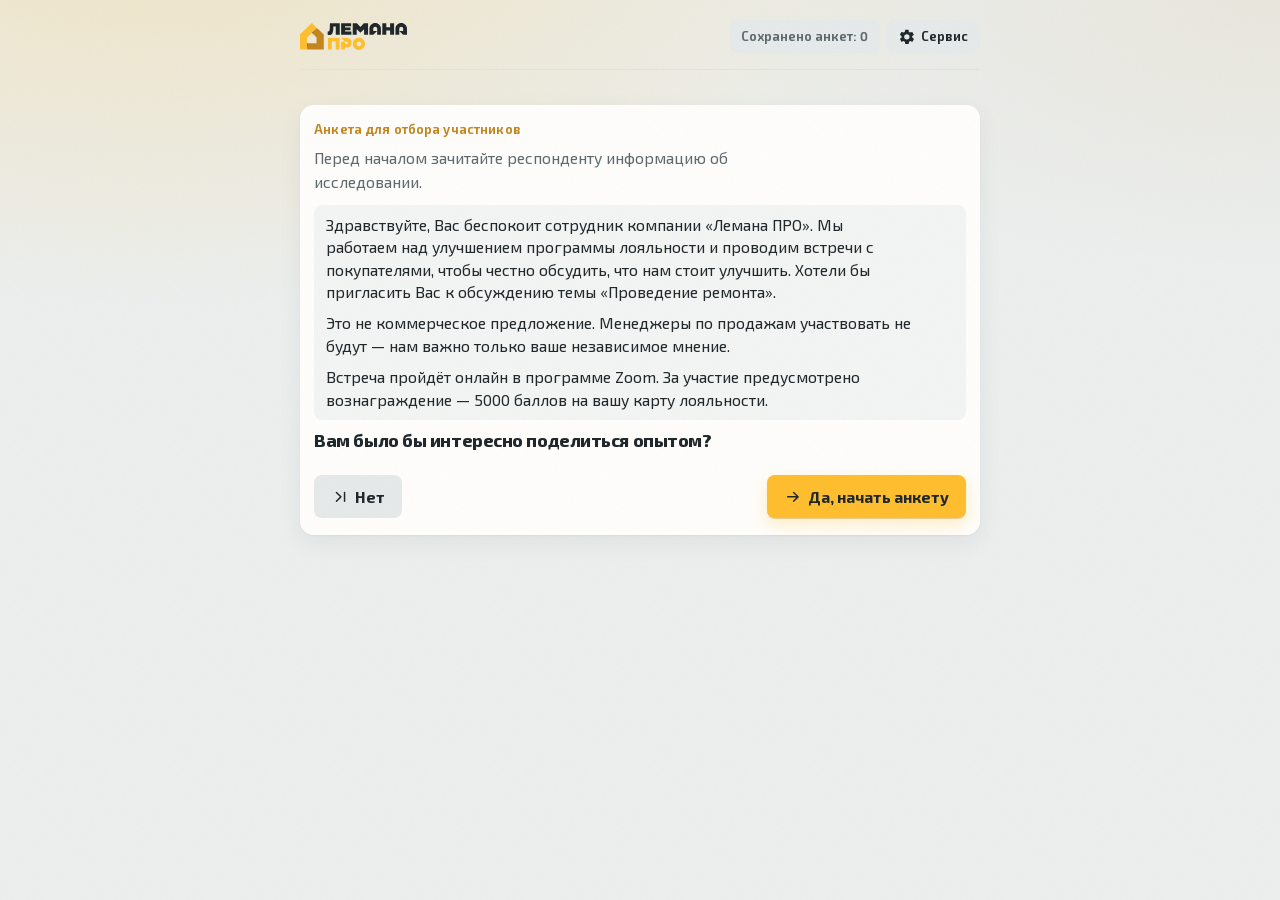
==== commit 8b5b3b4d: "update limits block" ====
--- a/anketa.html
+++ b/anketa.html
@@ -18,9 +18,9 @@
   <a class="skip-link" href="#app">К анкете</a>
   <main class="shell">
     <div class="topbar">
-      <div class="brand">
+      <button type="button" class="brand" id="brandHome" title="К началу" aria-label="К началу анкеты">
         <img src="lemana-logo.svg?v=2" alt="Лемана ПРО" width="120" height="31">
-      </div>
+      </button>
       <div class="topbar-side">
         <div class="saved-count" id="savedCount" title="Данные хранятся только в браузере на этом компьютере">Сохранено анкет: 0</div>
         <div class="topbar-tools" id="topbarTools">
@@ -65,6 +65,7 @@
     </div>
   </main>
 
+  <div class="quotas-scrim" id="quotasScrim" hidden></div>
   <aside class="quotas-panel" id="quotasPanel" hidden>
     <div class="quotas-panel-head">
       <h2 class="quotas-panel-title">Квоты</h2>
--- a/anketa.css
+++ b/anketa.css
@@ -80,6 +80,11 @@
   /* Width in px/vw so it doesn't double-shrink with rem on small desktops */
   --shell-max: clamp(680px, 48vw, 1040px);
   --shell-gutter: clamp(24px, 5vw, 120px);
+  --quotas-panel-w: 19.5rem;
+  --quotas-gap: 1rem;
+  --chrome-top: 1.25rem;
+  --chrome-row-h: 2.125rem;
+  --chrome-divider-pad: 1rem;
   --card-pad: clamp(1.25rem, 1.6vw, 1.75rem);
   --gap: 0.75rem;
   --gap-sm: 0.5rem;
@@ -222,7 +227,7 @@
   z-index: 1;
   width: min(var(--shell-max), calc(100% - (var(--shell-gutter) * 2)));
   margin: 0 auto;
-  padding: 1.25rem 0 2.25rem;
+  padding: var(--chrome-top) 0 2.25rem;
 }
 
 .topbar {
@@ -230,8 +235,10 @@
   align-items: center;
   justify-content: space-between;
   gap: var(--gap);
+  box-sizing: content-box;
+  min-height: var(--chrome-row-h);
   margin-bottom: 1.75rem;
-  padding-bottom: 1rem;
+  padding-bottom: var(--chrome-divider-pad);
   border-bottom: 1px solid color-mix(in srgb, var(--line) 70%, transparent);
 }
 
@@ -244,9 +251,27 @@
   align-items: center;
   gap: 0.625rem;
   min-width: 0;
+  margin: 0;
+  padding: 0;
+  border: 0;
+  border-radius: var(--radius-sm);
+  color: inherit;
+  background: transparent;
+  cursor: pointer;
+  font: inherit;
   font-weight: 700;
   font-size: var(--fs-brand);
   letter-spacing: -.01em;
+  transition: transform 0.12s var(--ease-press);
+}
+
+.brand:active {
+  transform: scale(0.92) translateY(1px);
+}
+
+.brand:focus-visible {
+  outline: none;
+  box-shadow: 0 0 0 0.2rem var(--focus-ring);
 }
 
 .brand img {
@@ -257,14 +282,18 @@
 }
 
 .saved-count {
-  padding: 0.375rem 0.7rem;
+  display: inline-flex;
+  align-items: center;
+  min-height: 2.125rem;
+  padding: 0.375rem 0.75rem;
   border: 0;
   border-radius: var(--radius-sm);
   color: var(--muted);
   background: var(--chip);
-  font-size: var(--fs-xs);
-  font-weight: 600;
+  font-size: var(--fs-sm);
+  font-weight: 650;
   font-variant-numeric: tabular-nums;
+  line-height: 1.2;
   white-space: nowrap;
 }
 
@@ -552,7 +581,7 @@
 }
 
 .card.is-step-enter {
-  animation: step-enter 0.32s var(--ease-out) both;
+  animation: step-enter 0.5s var(--ease-out) both;
 }
 
 @keyframes step-enter {
@@ -1151,15 +1180,19 @@
 }
 .result-actions { display: flex; flex-wrap: wrap; gap: 0.625rem; margin-top: 1rem; }
 
+.quotas-scrim {
+  display: none;
+}
+
 .quotas-panel {
   position: fixed;
-  top: 1rem;
+  top: var(--chrome-top);
   right: 1rem;
-  z-index: 40;
+  z-index: 50;
   display: flex;
   flex-direction: column;
-  width: min(19.5rem, calc(100vw - 2rem));
-  max-height: calc(100dvh - 2rem);
+  width: var(--quotas-panel-w);
+  max-height: calc(100dvh - var(--chrome-top) - 1rem);
   padding: 0;
   border: 0;
   border-radius: var(--radius);
@@ -1168,7 +1201,8 @@
   overflow: hidden;
 }
 
-.quotas-panel[hidden] {
+.quotas-panel[hidden],
+.quotas-scrim[hidden] {
   display: none !important;
 }
 
@@ -1178,8 +1212,10 @@
   justify-content: space-between;
   gap: 0.5rem;
   flex: 0 0 auto;
-  padding: 0.75rem 0.75rem 0.65rem 1rem;
-  border-bottom: 1px solid color-mix(in srgb, var(--line) 80%, transparent);
+  box-sizing: content-box;
+  height: var(--chrome-row-h);
+  padding: 0 0.5rem var(--chrome-divider-pad) 1rem;
+  border-bottom: 1px solid color-mix(in srgb, var(--line) 70%, transparent);
 }
 
 .quotas-panel-title {
@@ -1194,8 +1230,8 @@
   display: inline-flex;
   align-items: center;
   justify-content: center;
-  width: var(--touch);
-  height: var(--touch);
+  width: var(--chrome-row-h);
+  height: var(--chrome-row-h);
   padding: 0;
   border: 0;
   border-radius: var(--radius-sm);
@@ -1282,15 +1318,52 @@
   background: var(--warning-bg);
 }
 
-@media (max-width: 52rem) {
+/* Wide: shift shell left so the rail sits beside the card, not over it */
+@media (min-width: 70rem) {
+  body.quotas-open .shell {
+    width: min(
+      var(--shell-max),
+      calc(100% - (var(--shell-gutter) * 2) - var(--quotas-panel-w) - var(--quotas-gap))
+    );
+    margin-right: calc(var(--quotas-panel-w) + var(--quotas-gap) + var(--shell-gutter));
+    margin-left: auto;
+  }
+
+  .quotas-panel {
+    top: var(--chrome-top);
+    right: max(var(--quotas-gap), var(--shell-gutter));
+    bottom: auto;
+    height: auto;
+    max-height: calc(100dvh - var(--chrome-top) - 1rem);
+  }
+}
+
+/* Compact: bottom sheet + scrim so the form stays usable */
+@media (max-width: 69.984rem) {
+  .quotas-scrim {
+    display: block;
+    position: fixed;
+    inset: 0;
+    z-index: 45;
+    border: 0;
+    margin: 0;
+    padding: 0;
+    background: color-mix(in srgb, var(--ink) 42%, transparent);
+    cursor: pointer;
+  }
+
   .quotas-panel {
     top: auto;
+    right: 0;
     bottom: 0;
-    right: 0;
     left: 0;
     width: 100%;
-    max-height: min(48dvh, 22rem);
+    max-height: min(52dvh, 24rem);
     border-radius: var(--radius) var(--radius) 0 0;
+  }
+
+  body.quotas-open .shell {
+    padding-bottom: calc(min(52dvh, 24rem) + 1.25rem);
   }
 }
 
